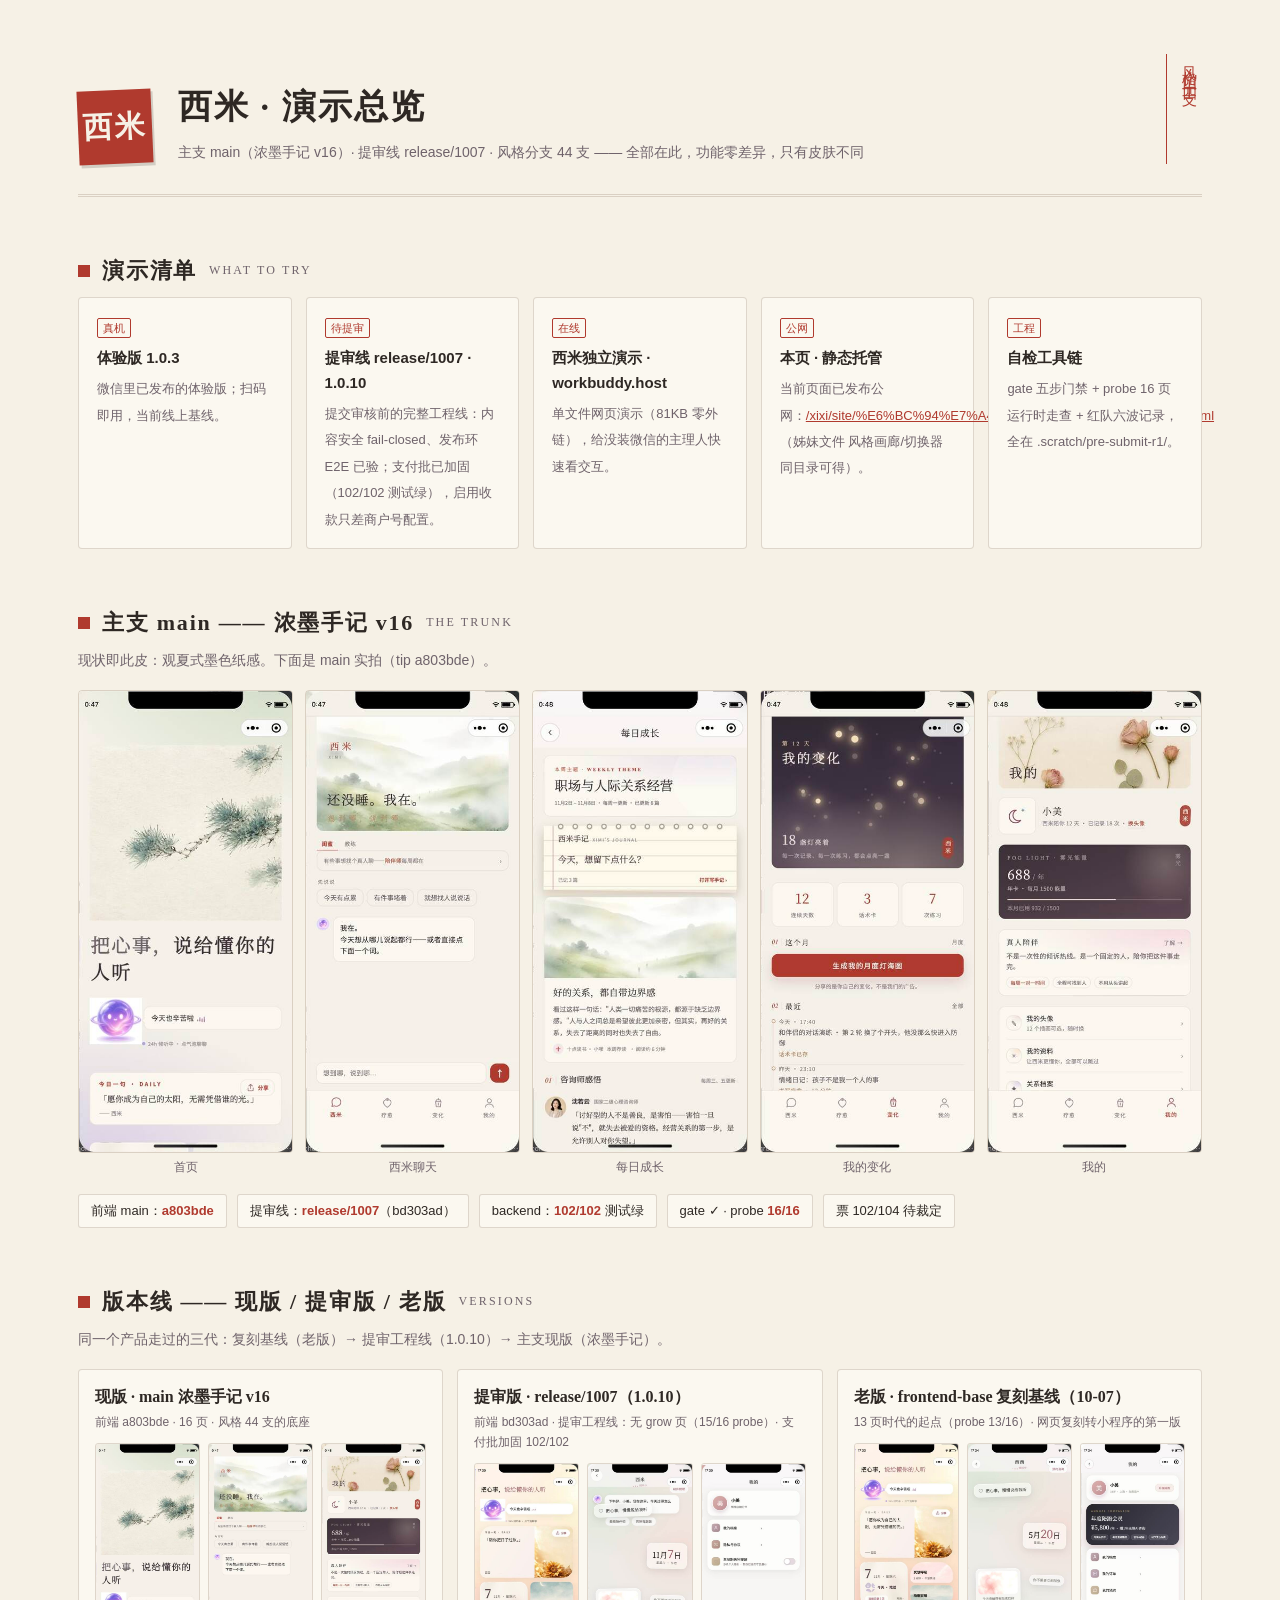
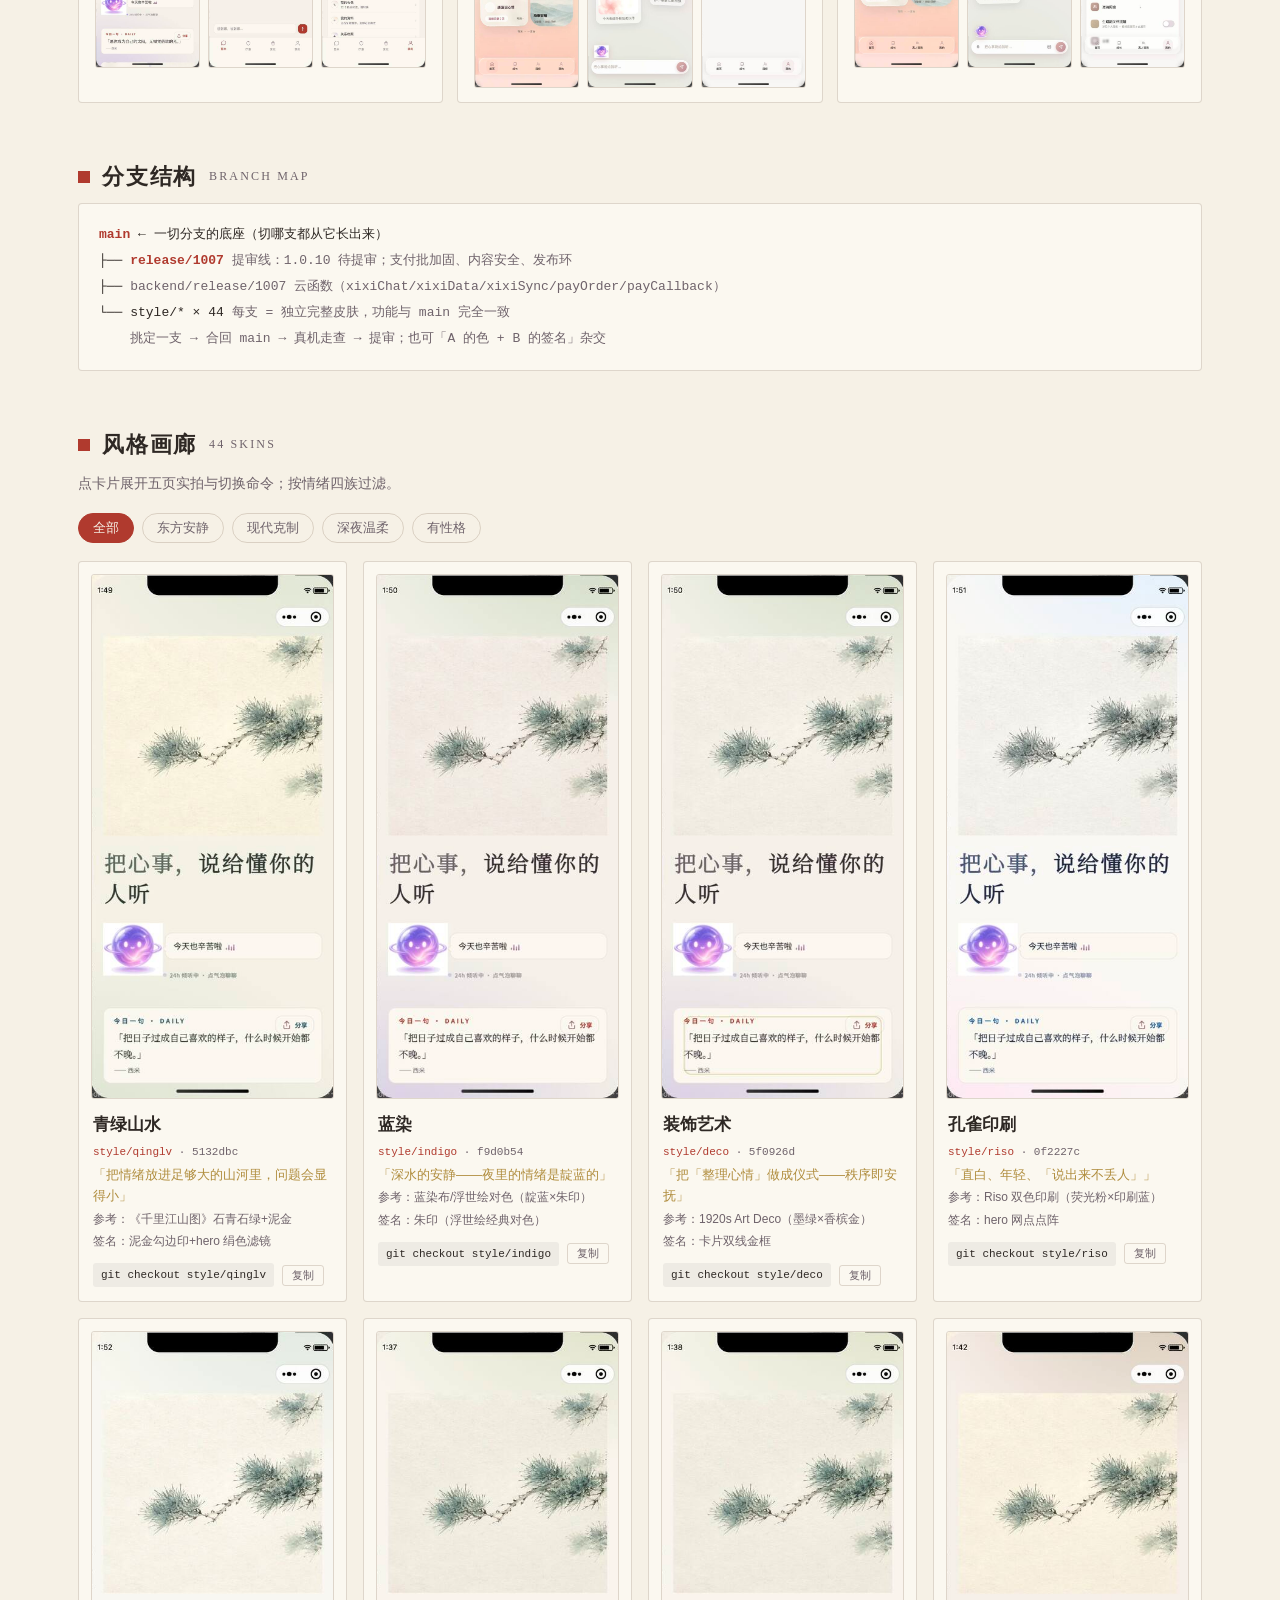
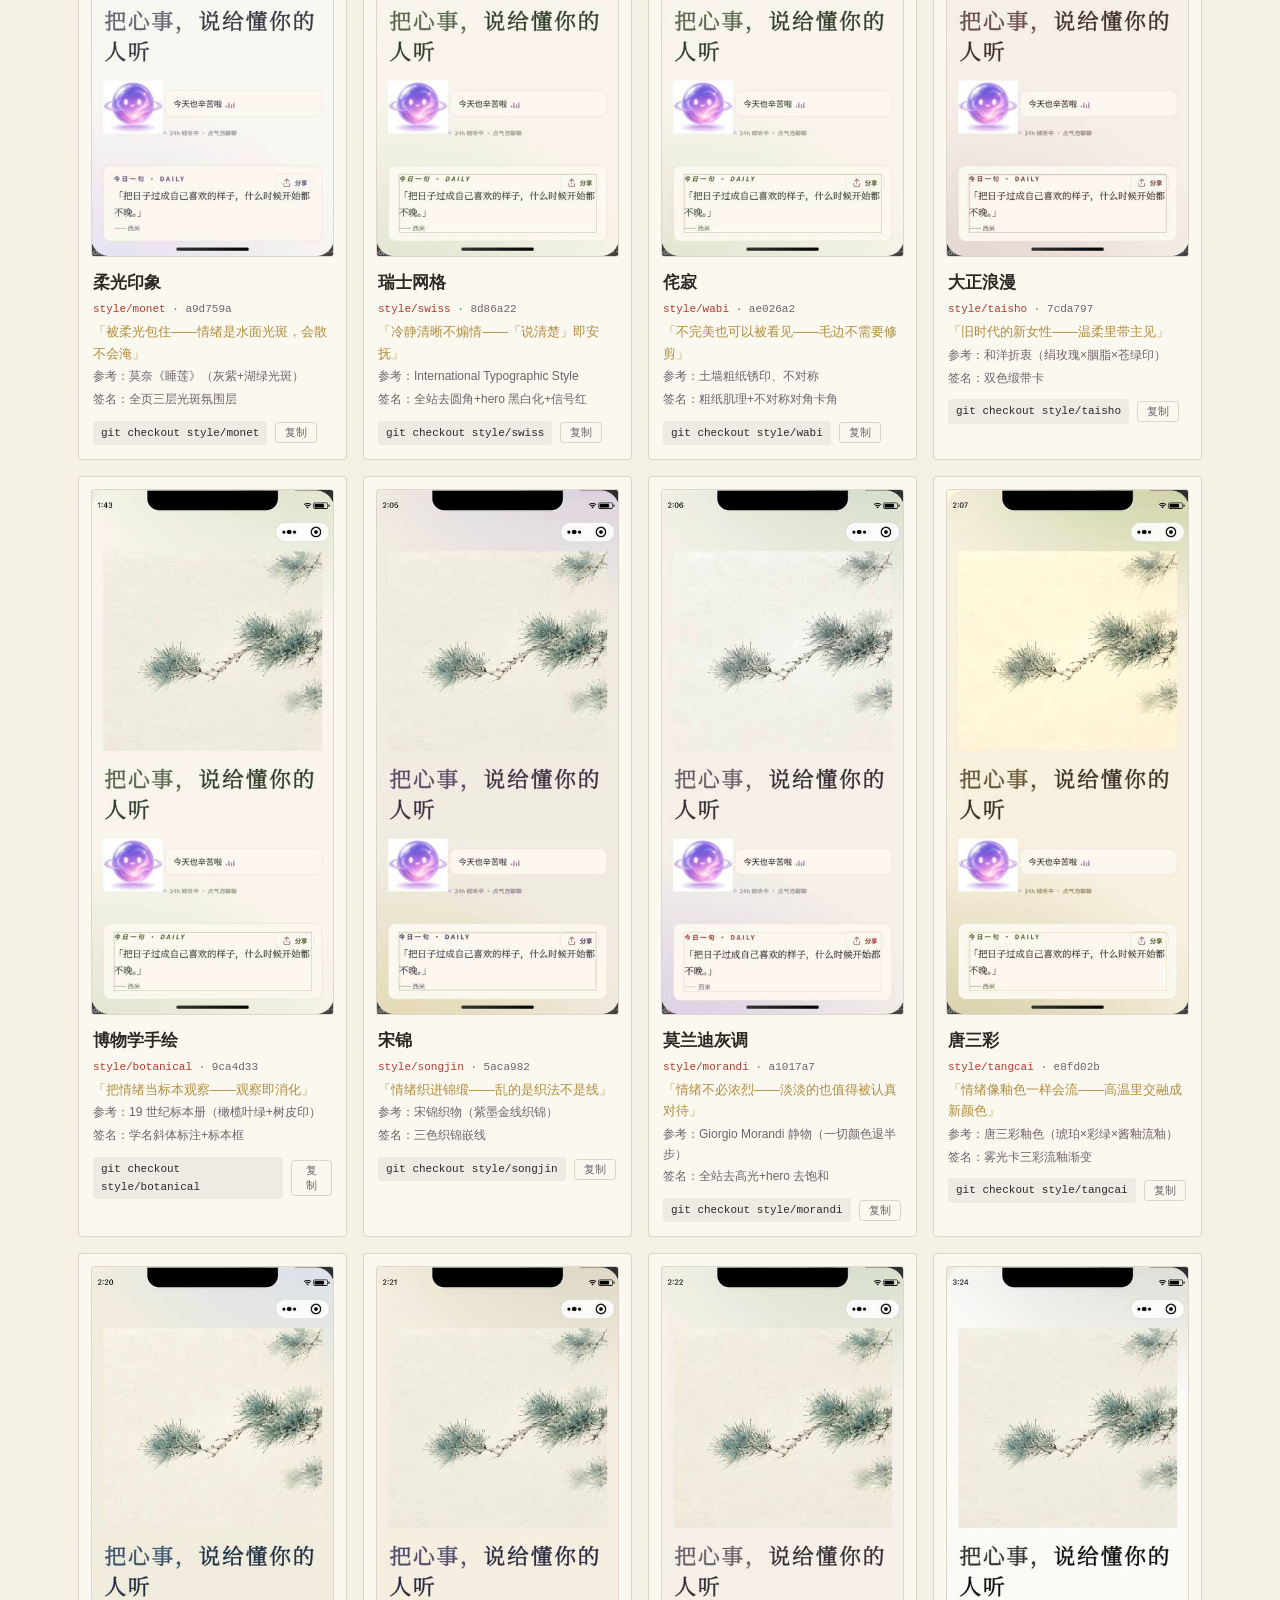
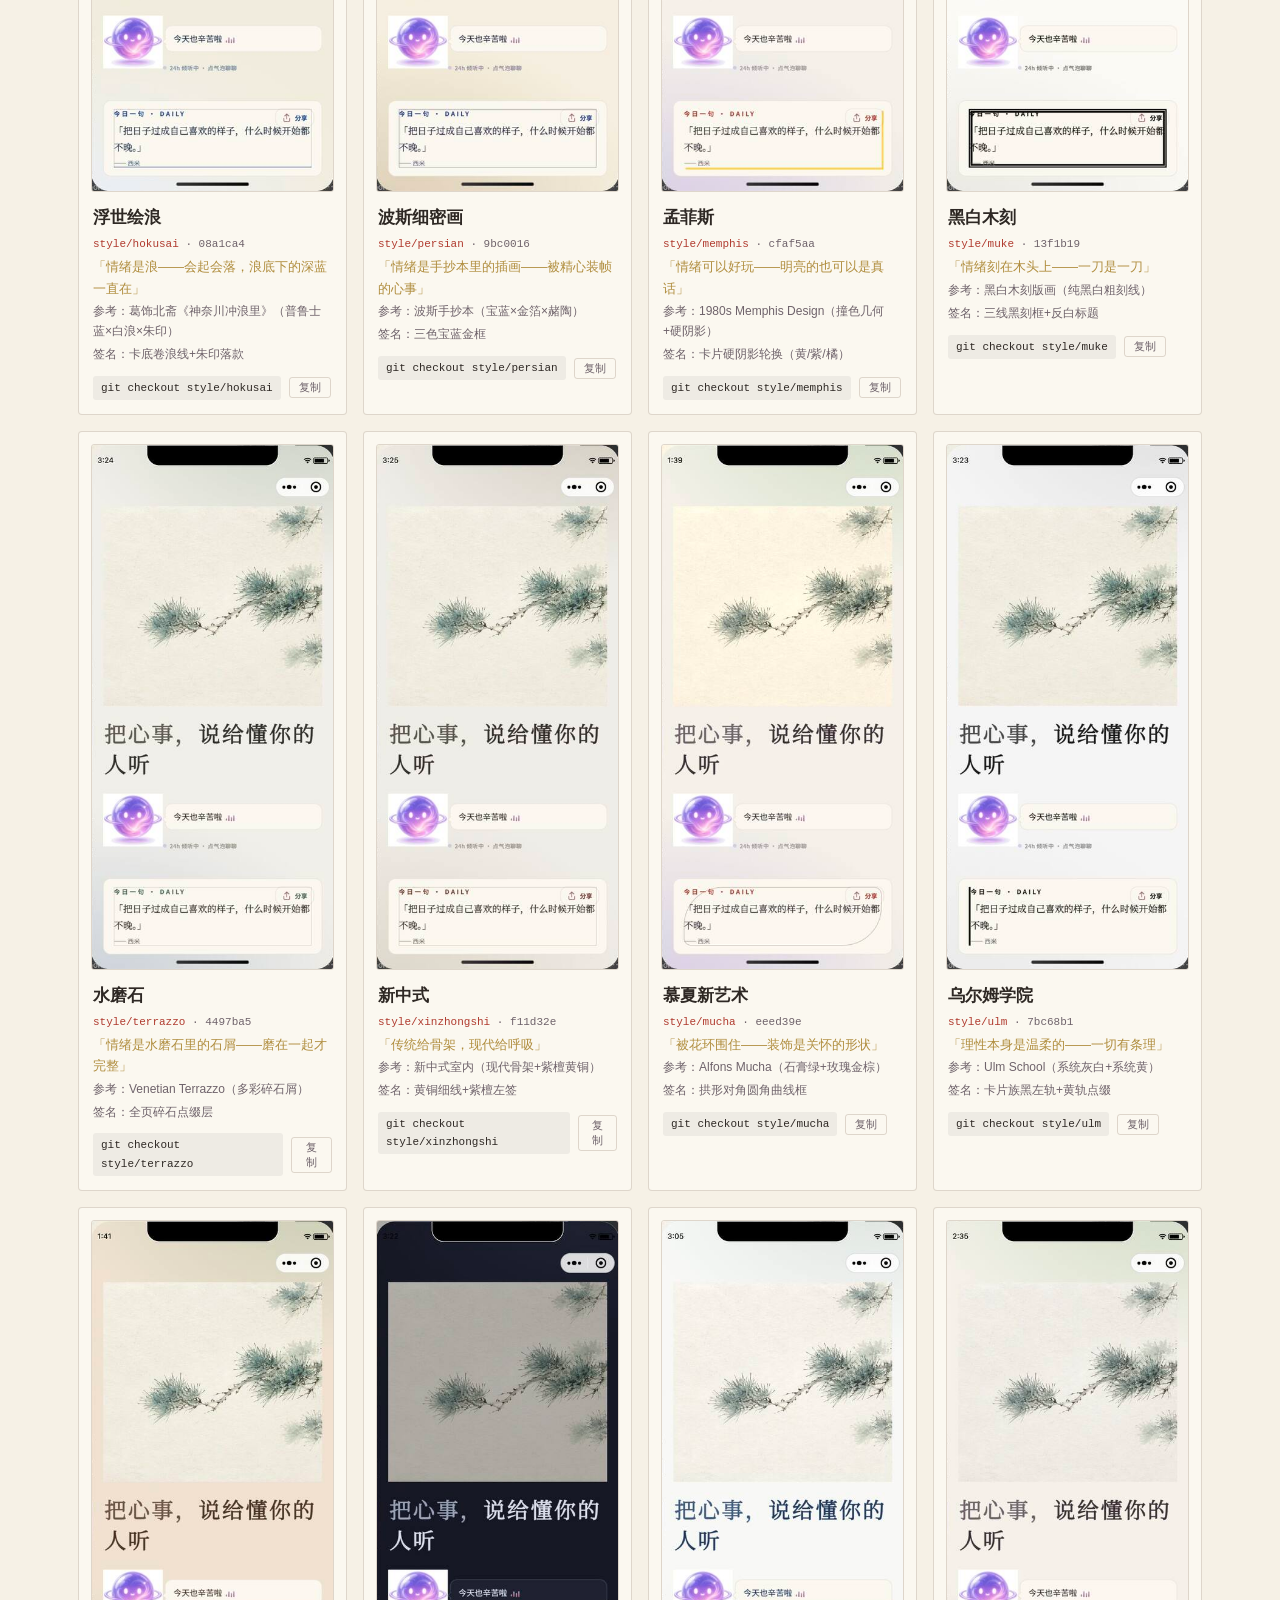
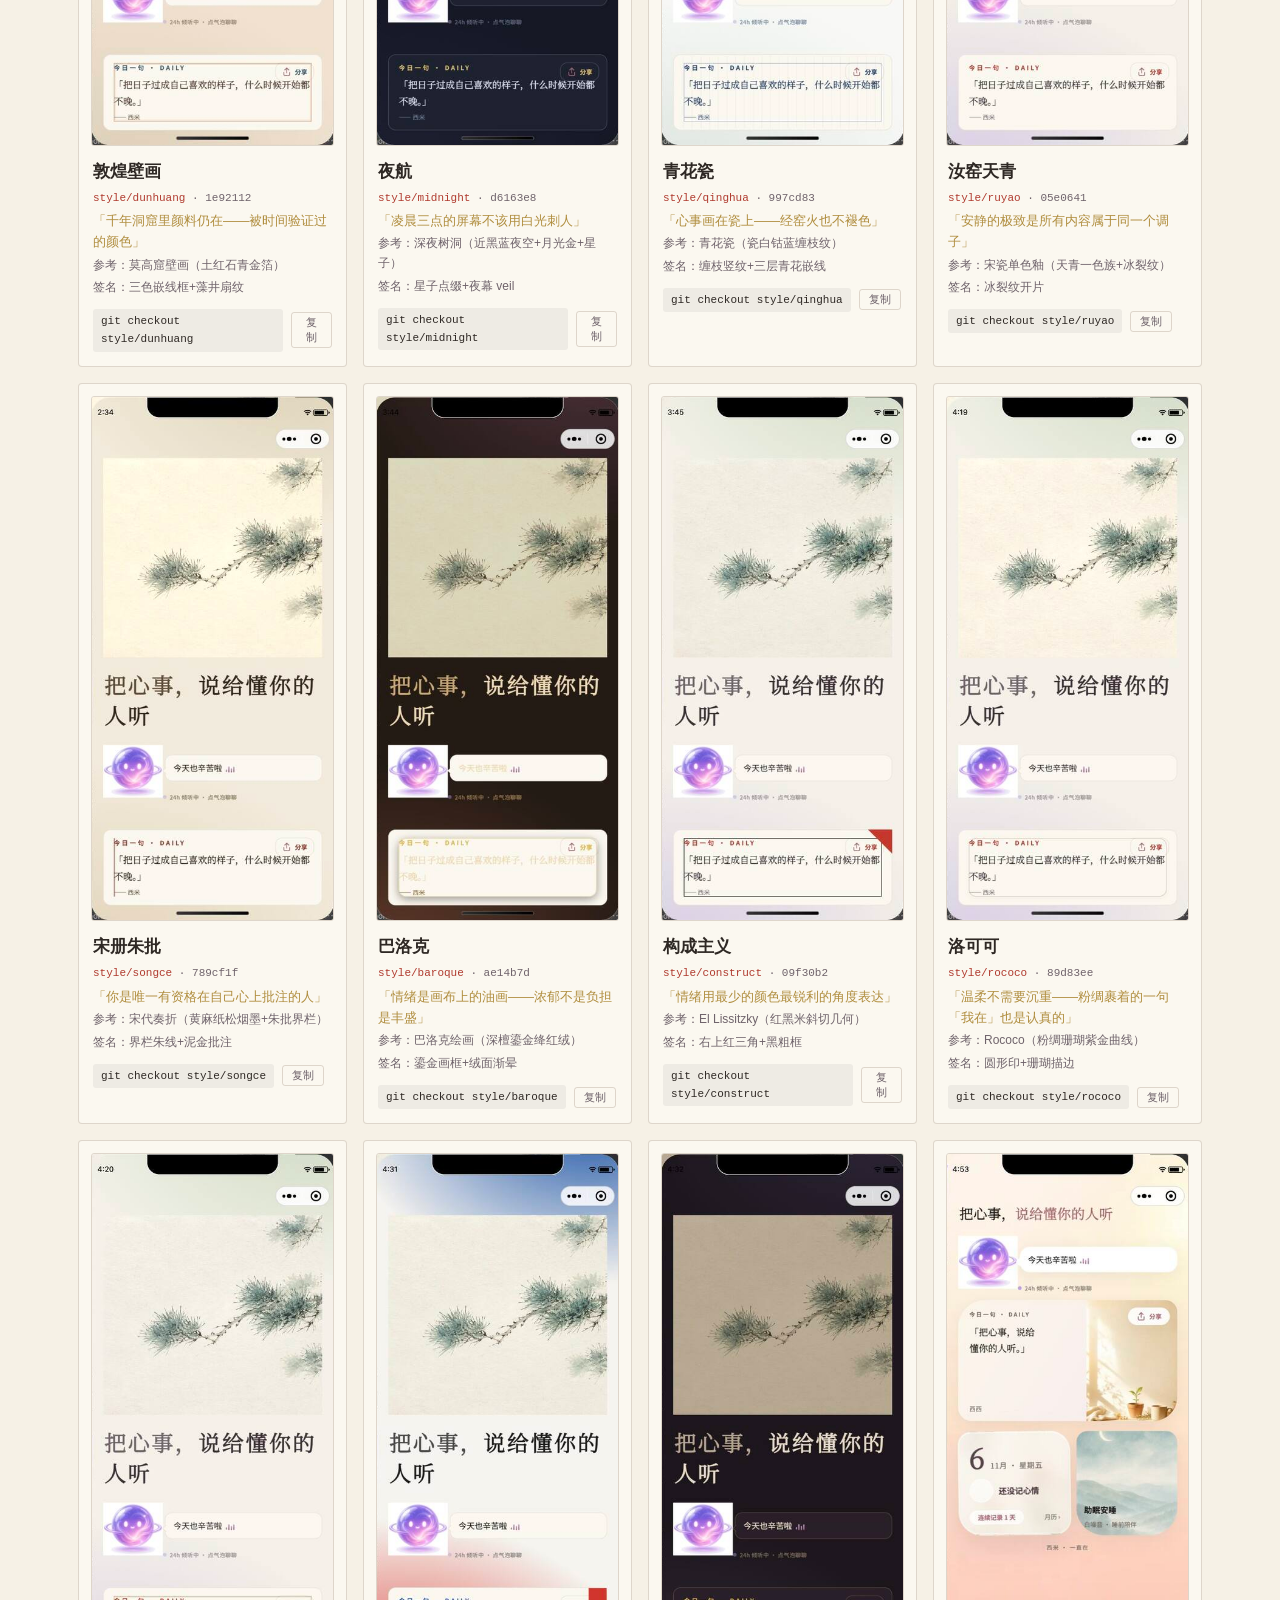
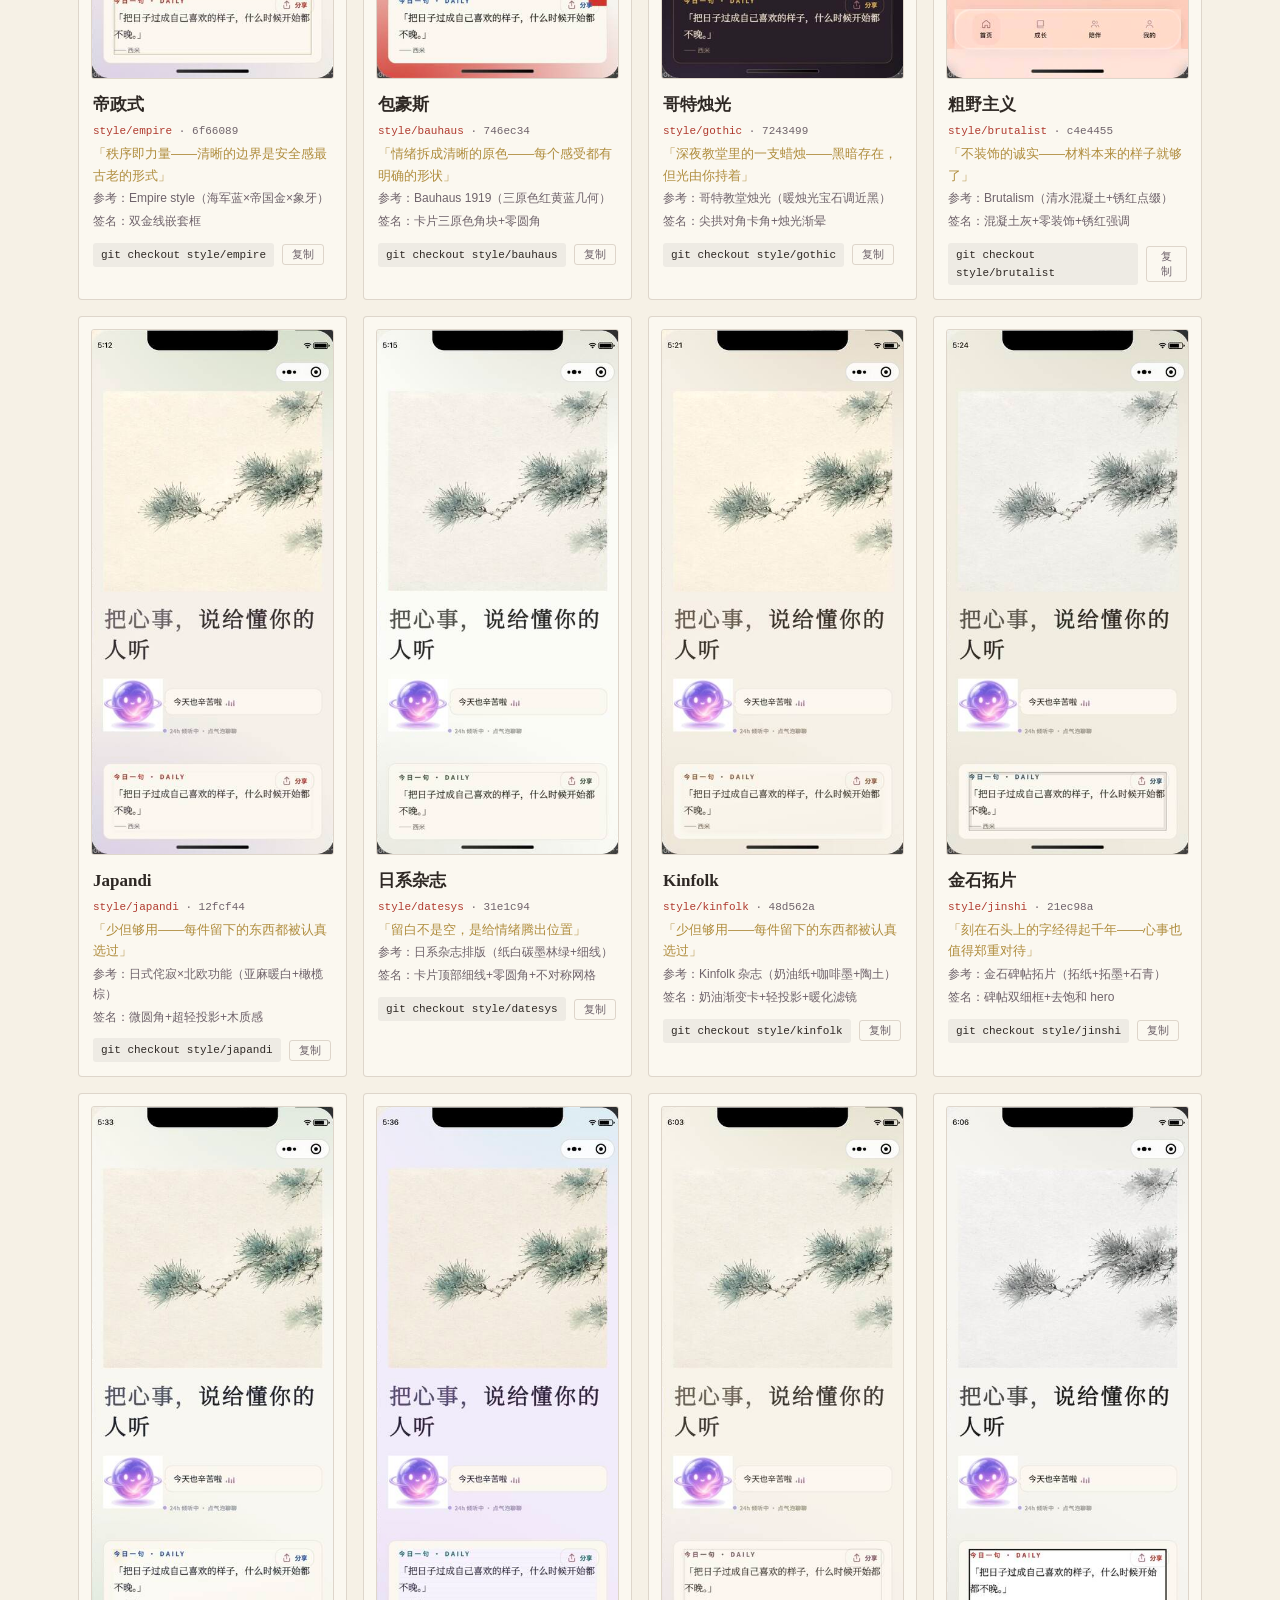
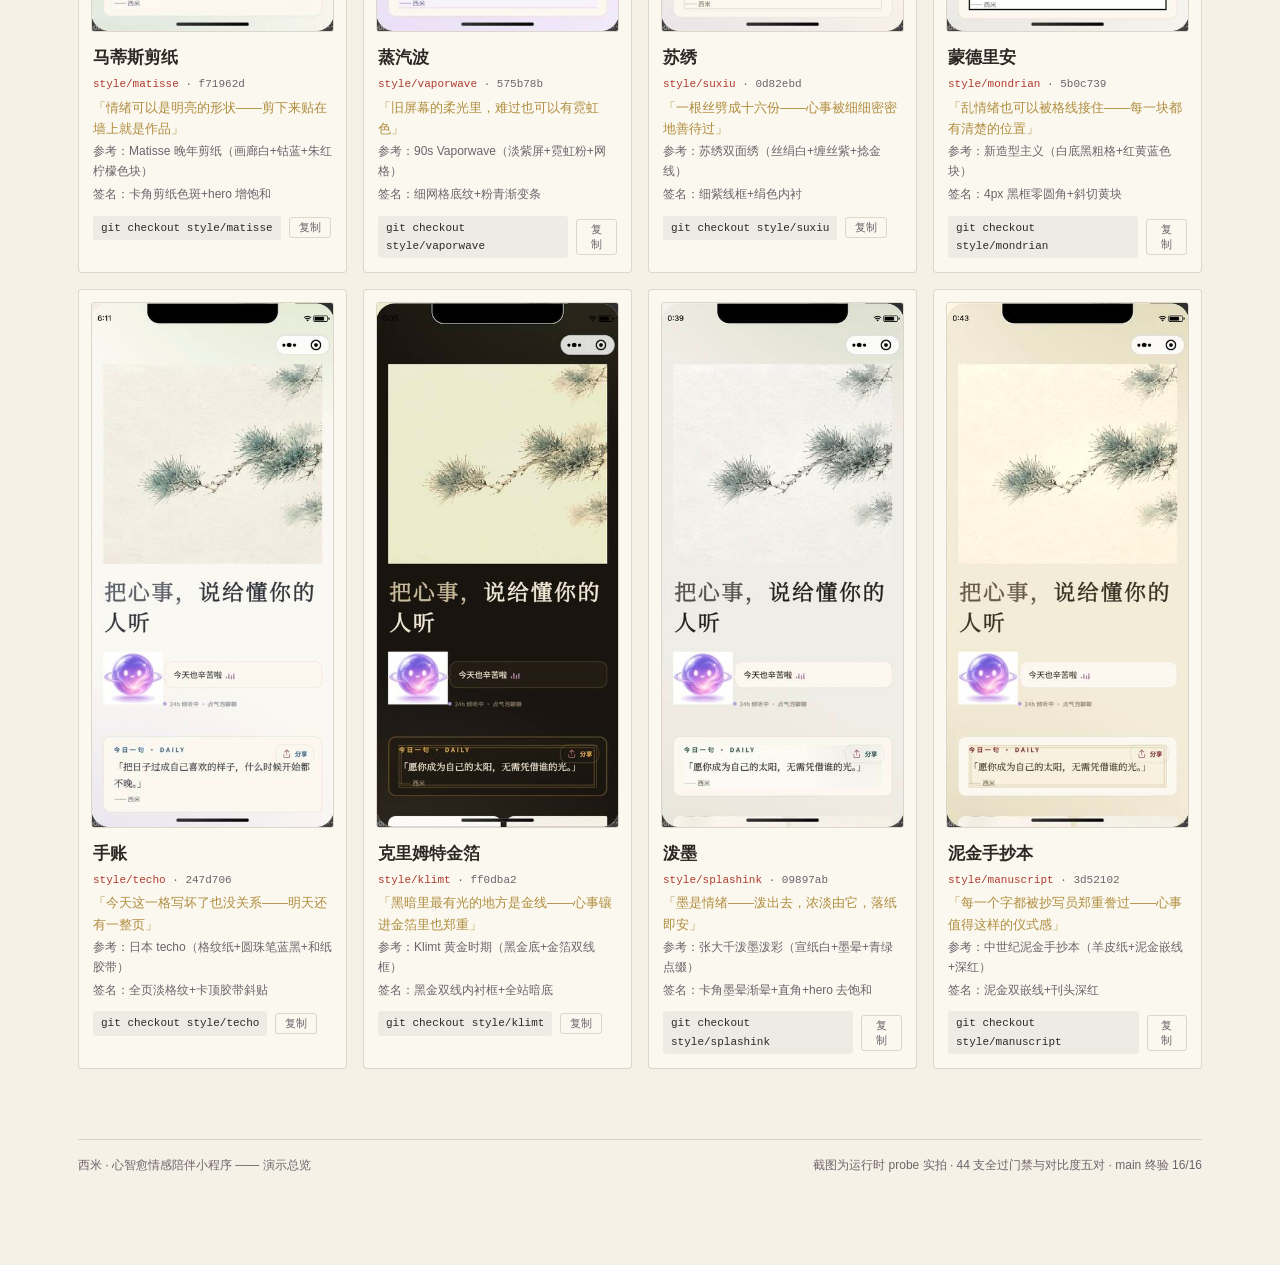
==== overview.html @ f790655c "ximi frontend showcase — main/preview/legacy versions + 44 style skins (runtime screenshots)" ====
<!DOCTYPE html><html lang="zh"><head><meta charset="utf-8"><meta name="viewport" content="width=device-width,initial-scale=1">
<title>西米 · 演示总览 —— 主支与 44 支风格</title>
<style>
:root{--paper:#F6F1E6;--card:#FBF8F0;--ink:#2E2824;--ink2:#6F636B;--seal:#B03A2E;--gold:#B08D3E;--line:rgba(120,90,70,.22)}
*{box-sizing:border-box}
body{margin:0;background:var(--paper);color:var(--ink);font-family:PingFang SC,-apple-system,sans-serif;line-height:1.65}
.wrap{max-width:1180px;margin:0 auto;padding:0 28px 90px}
/* 页眉：朱砂方印 + 竖排支数 */
header{padding:54px 0 30px;border-bottom:3px double var(--line);display:flex;align-items:flex-end;gap:26px}
.seal{width:74px;height:74px;background:var(--seal);color:#F6F1E6;font-family:Songti SC,STSong,serif;font-weight:700;font-size:30px;display:flex;align-items:center;justify-content:center;line-height:1.05;text-align:center;transform:rotate(-2.5deg);box-shadow:2px 3px 0 rgba(46,40,36,.18);flex:none;letter-spacing:2px}
h1{font-family:Songti SC,STSong,serif;font-size:34px;font-weight:900;margin:0;letter-spacing:.06em}
.sub{color:var(--ink2);font-size:14px;margin-top:6px}
.vcount{margin-left:auto;writing-mode:vertical-rl;font-family:Songti SC,STSong,serif;font-size:15px;letter-spacing:.35em;color:var(--seal);border-left:1.5px solid var(--seal);padding-left:10px;height:110px}
h2{font-family:Songti SC,STSong,serif;font-size:22px;font-weight:900;letter-spacing:.08em;margin:56px 0 8px;display:flex;align-items:center;gap:12px}
h2 .mark{width:12px;height:12px;background:var(--seal);flex:none}
h2 .en{font-size:12px;color:var(--ink2);font-weight:400;letter-spacing:.18em}
.lede{color:var(--ink2);font-size:14px;margin:0 0 18px}
/* 演示清单 */
.demos{display:grid;grid-template-columns:repeat(auto-fit,minmax(200px,1fr));gap:14px}
.demo{background:var(--card);border:1px solid var(--line);border-radius:4px;padding:16px 18px}
.demo b{font-size:15px;display:block;margin-bottom:4px}
.demo span{font-size:13px;color:var(--ink2)}
.demo .dt{display:inline-block;font-size:11px;color:var(--seal);border:1px solid var(--seal);border-radius:2px;padding:0 5px;margin-bottom:8px}
/* 主支 */
.mainshot{display:grid;grid-template-columns:repeat(5,1fr);gap:12px}
.mainshot figure{margin:0}
.mainshot img{width:100%;display:block;border:1px solid var(--line);border-radius:4px}
.mainshot figcaption{text-align:center;font-size:12px;color:var(--ink2);margin-top:5px}
.statusline{display:flex;flex-wrap:wrap;gap:10px;margin:16px 0 0}
.statusline span{background:var(--card);border:1px solid var(--line);border-radius:3px;padding:5px 12px;font-size:13px}
.statusline b{color:var(--seal)}
/* 分支树 */
.tree{background:var(--card);border:1px solid var(--line);border-radius:4px;padding:18px 20px;font-family:Menlo,monospace;font-size:13px;line-height:2;overflow-x:auto}
.tree .m{color:var(--seal);font-weight:700}
.tree .dim{color:var(--ink2)}
/* 画廊 */
.pills{display:flex;flex-wrap:wrap;gap:8px;margin:6px 0 18px}
.pill{background:none;border:1px solid var(--line);border-radius:999px;padding:5px 14px;font-size:13px;color:var(--ink2);cursor:pointer}
.pill.on{background:var(--seal);border-color:var(--seal);color:#F6F1E6}
.grid{display:grid;grid-template-columns:repeat(auto-fill,minmax(230px,1fr));gap:16px}
.scard{background:var(--card);border:1px solid var(--line);border-radius:4px;overflow:hidden;display:flex;flex-direction:column}
.scard-top{padding:12px 12px 0}
.cover{width:100%;display:block;border:1px solid var(--line);border-radius:3px;aspect-ratio:390/844;object-fit:cover;object-position:top}
.scard-body{padding:12px 14px 14px;display:flex;flex-direction:column;gap:3px}
.scard-name{font-family:Songti SC,STSong,serif;font-size:17px;font-weight:900}
.scard-branch{font-family:Menlo,monospace;font-size:11px;color:var(--seal)}
.scard-branch .tip{color:var(--ink2)}
.scard-mood{font-size:13px;color:var(--gold)}
.scard-ref,.scard-sig{font-size:12px;color:var(--ink2)}
.cmdrow{display:flex;align-items:center;gap:8px;margin-top:8px}
.cmdrow code{font-family:Menlo,monospace;font-size:11px;background:rgba(46,40,36,.06);border-radius:3px;padding:3px 8px;color:var(--ink)}
.copybtn{background:none;border:1px solid var(--line);border-radius:3px;padding:2px 9px;font-size:11px;color:var(--ink2);cursor:pointer}
.expander{display:none;margin-top:10px}
.scard.open .expander{display:block}
.expander .pages{display:grid;grid-template-columns:repeat(5,1fr);gap:6px}
.expander img{width:100%;border:1px solid var(--line);border-radius:3px}
.expander .cap{text-align:center;font-size:11px;color:var(--ink2);margin-top:5px}
.vers{display:grid;grid-template-columns:repeat(auto-fit,minmax(280px,1fr));gap:14px}
.ver{background:var(--card);border:1px solid var(--line);border-radius:4px;padding:14px 16px}
.vh{font-family:Songti SC,STSong,serif;font-size:16px;font-weight:900}
.vn{font-size:12px;color:var(--ink2);margin:3px 0 10px}
.vshots{display:grid;grid-template-columns:repeat(3,1fr);gap:8px}
.vshots img{width:100%;border:1px solid var(--line);border-radius:3px;display:block}
footer{margin-top:70px;border-top:1px solid var(--line);padding-top:16px;color:var(--ink2);font-size:12px;display:flex;justify-content:space-between;flex-wrap:wrap;gap:8px}
@media(max-width:760px){.mainshot{grid-template-columns:repeat(2,1fr)}.vcount{display:none}header{flex-wrap:wrap}}
@media(prefers-reduced-motion:no-preference){.scard{transition:border-color .15s}.scard:hover{border-color:var(--seal)}}
</style></head><body><div class="wrap">
<header><div class="seal">西米</div><div><h1>西米 · 演示总览</h1><div class="sub">主支 main（浓墨手记 v16）· 提审线 release/1007 · 风格分支 44 支 —— 全部在此，功能零差异，只有皮肤不同</div></div><div class="vcount">风格四十四支</div></header>

<h2><span class="mark"></span>演示清单<span class="en">WHAT TO TRY</span></h2>
<div class="demos">
<div class="demo"><span class="dt">真机</span><b>体验版 1.0.3</b><span>微信里已发布的体验版；扫码即用，当前线上基线。</span></div>
<div class="demo"><span class="dt">待提审</span><b>提审线 release/1007 · 1.0.10</b><span>提交审核前的完整工程线：内容安全 fail-closed、发布环 E2E 已验；支付批已加固（102/102 测试绿），启用收款只差商户号配置。</span></div>
<div class="demo"><span class="dt">在线</span><b>西米独立演示 · workbuddy.host</b><span>单文件网页演示（81KB 零外链），给没装微信的主理人快速看交互。</span></div>
<div class="demo"><span class="dt">公网</span><b>本页 · 静态托管</b><span>当前页面已发布公网：<a style="color:var(--seal)" href="/xixi/site/%E6%BC%94%E7%A4%BA%E6%80%BB%E8%A7%88.html">/xixi/site/%E6%BC%94%E7%A4%BA%E6%80%BB%E8%A7%88.html</a>（姊妹文件 风格画廊/切换器 同目录可得）。</span></div>
<div class="demo"><span class="dt">工程</span><b>自检工具链</b><span>gate 五步门禁 + probe 16 页运行时走查 + 红队六波记录，全在 .scratch/pre-submit-r1/。</span></div>
</div>

<h2><span class="mark"></span>主支 main —— 浓墨手记 v16<span class="en">THE TRUNK</span></h2>
<p class="lede">现状即此皮：观夏式墨色纸感。下面是 main 实拍（tip a803bde）。</p>
<div class="mainshot"><figure><img src="gallery/main-home.jpg" alt="主支 首页"><figcaption>首页</figcaption></figure><figure><img src="gallery/main-chat.jpg" alt="主支 西米聊天"><figcaption>西米聊天</figcaption></figure><figure><img src="gallery/main-content.jpg" alt="主支 每日成长"><figcaption>每日成长</figcaption></figure><figure><img src="gallery/main-grow.jpg" alt="主支 我的变化"><figcaption>我的变化</figcaption></figure><figure><img src="gallery/main-me.jpg" alt="主支 我的"><figcaption>我的</figcaption></figure></div>
<div class="statusline">
<span>前端 main：<b>a803bde</b></span><span>提审线：<b>release/1007</b>（bd303ad）</span><span>backend：<b>102/102</b> 测试绿</span><span>gate ✓ · probe <b>16/16</b></span><span>票 102/104 待裁定</span>
</div>

<h2><span class="mark"></span>版本线 —— 现版 / 提审版 / 老版<span class="en">VERSIONS</span></h2>
<p class="lede">同一个产品走过的三代：复刻基线（老版）→ 提审工程线（1.0.10）→ 主支现版（浓墨手记）。</p>
<div class="vers">
<div class="ver"><div class="vh">现版 · main 浓墨手记 v16</div><div class="vn">前端 a803bde · 16 页 · 风格 44 支的底座</div><div class="vshots"><img src="gallery/main-home.jpg" alt="现版首页"><img src="gallery/main-chat.jpg" alt="现版聊天"><img src="gallery/main-me.jpg" alt="现版我的"></div></div>
<div class="ver"><div class="vh">提审版 · release/1007（1.0.10）</div><div class="vn">前端 bd303ad · 提审工程线：无 grow 页（15/16 probe）· 支付批加固 102/102</div><div class="vshots"><img src="gallery/release-home.jpg" alt="提审版首页"><img src="gallery/release-chat.jpg" alt="提审版聊天"><img src="gallery/release-me.jpg" alt="提审版我的"></div></div>
<div class="ver"><div class="vh">老版 · frontend-base 复刻基线（10-07）</div><div class="vn">13 页时代的起点（probe 13/16）· 网页复刻转小程序的第一版</div><div class="vshots"><img src="gallery/old-home.jpg" alt="老版首页"><img src="gallery/old-chat.jpg" alt="老版聊天"><img src="gallery/old-me.jpg" alt="老版我的"></div></div>
</div>

<h2><span class="mark"></span>分支结构<span class="en">BRANCH MAP</span></h2>
<div class="tree">
<span class="m">main</span> ← 一切分支的底座（切哪支都从它长出来）<br>
├── <span class="m">release/1007</span> <span class="dim">提审线：1.0.10 待提审；支付批加固、内容安全、发布环</span><br>
├── <span class="dim">backend/release/1007</span> <span class="dim">云函数（xixiChat/xixiData/xixiSync/payOrder/payCallback）</span><br>
└── style/* × 44 <span class="dim">每支 = 独立完整皮肤，功能与 main 完全一致</span><br>
&nbsp;&nbsp;&nbsp;&nbsp;<span class="dim">挑定一支 → 合回 main → 真机走查 → 提审；也可「A 的色 + B 的签名」杂交</span>
</div>

<h2><span class="mark"></span>风格画廊<span class="en">44 SKINS</span></h2>
<p class="lede">点卡片展开五页实拍与切换命令；按情绪四族过滤。</p>
<div class="pills"><button class="pill on" data-f="全部">全部</button><button class="pill" data-f="东方安静">东方安静</button><button class="pill" data-f="现代克制">现代克制</button><button class="pill" data-f="深夜温柔">深夜温柔</button><button class="pill" data-f="有性格">有性格</button></div>
<div class="grid" id="grid"><article class="scard" data-fam="东方安静">
<div class="scard-top"><img class="cover" src="gallery/qinglv-home.jpg" alt="青绿山水 首页" loading="lazy"></div>
<div class="scard-body">
<div class="scard-name">青绿山水</div>
<div class="scard-branch">style/qinglv <span class="tip">· 5132dbc</span></div>
<div class="scard-mood">「把情绪放进足够大的山河里，问题会显得小」</div>
<div class="scard-ref">参考：《千里江山图》石青石绿+泥金</div>
<div class="scard-sig">签名：泥金勾边印+hero 绢色滤镜</div>
<div class="cmdrow"><code>git checkout style/qinglv</code><button class="copybtn" data-cmd="git checkout style/qinglv">复制</button></div>
<div class="expander"><div class="pages"><img src="gallery/qinglv-home.jpg" alt="青绿山水 首页" loading="lazy"><img src="gallery/qinglv-chat.jpg" alt="青绿山水 西米聊天" loading="lazy"><img src="gallery/qinglv-content.jpg" alt="青绿山水 每日成长" loading="lazy"><img src="gallery/qinglv-grow.jpg" alt="青绿山水 我的变化" loading="lazy"><img src="gallery/qinglv-me.jpg" alt="青绿山水 我的" loading="lazy"></div><div class="cap">首页 · 西米聊天 · 每日成长 · 我的变化 · 我的</div></div>
</div></article><article class="scard" data-fam="深夜温柔">
<div class="scard-top"><img class="cover" src="gallery/indigo-home.jpg" alt="蓝染 首页" loading="lazy"></div>
<div class="scard-body">
<div class="scard-name">蓝染</div>
<div class="scard-branch">style/indigo <span class="tip">· f9d0b54</span></div>
<div class="scard-mood">「深水的安静——夜里的情绪是靛蓝的」</div>
<div class="scard-ref">参考：蓝染布/浮世绘对色（靛蓝×朱印）</div>
<div class="scard-sig">签名：朱印（浮世绘经典对色）</div>
<div class="cmdrow"><code>git checkout style/indigo</code><button class="copybtn" data-cmd="git checkout style/indigo">复制</button></div>
<div class="expander"><div class="pages"><img src="gallery/indigo-home.jpg" alt="蓝染 首页" loading="lazy"><img src="gallery/indigo-chat.jpg" alt="蓝染 西米聊天" loading="lazy"><img src="gallery/indigo-content.jpg" alt="蓝染 每日成长" loading="lazy"><img src="gallery/indigo-grow.jpg" alt="蓝染 我的变化" loading="lazy"><img src="gallery/indigo-me.jpg" alt="蓝染 我的" loading="lazy"></div><div class="cap">首页 · 西米聊天 · 每日成长 · 我的变化 · 我的</div></div>
</div></article><article class="scard" data-fam="有性格">
<div class="scard-top"><img class="cover" src="gallery/deco-home.jpg" alt="装饰艺术 首页" loading="lazy"></div>
<div class="scard-body">
<div class="scard-name">装饰艺术</div>
<div class="scard-branch">style/deco <span class="tip">· 5f0926d</span></div>
<div class="scard-mood">「把「整理心情」做成仪式——秩序即安抚」</div>
<div class="scard-ref">参考：1920s Art Deco（墨绿×香槟金）</div>
<div class="scard-sig">签名：卡片双线金框</div>
<div class="cmdrow"><code>git checkout style/deco</code><button class="copybtn" data-cmd="git checkout style/deco">复制</button></div>
<div class="expander"><div class="pages"><img src="gallery/deco-home.jpg" alt="装饰艺术 首页" loading="lazy"><img src="gallery/deco-chat.jpg" alt="装饰艺术 西米聊天" loading="lazy"><img src="gallery/deco-content.jpg" alt="装饰艺术 每日成长" loading="lazy"><img src="gallery/deco-grow.jpg" alt="装饰艺术 我的变化" loading="lazy"><img src="gallery/deco-me.jpg" alt="装饰艺术 我的" loading="lazy"></div><div class="cap">首页 · 西米聊天 · 每日成长 · 我的变化 · 我的</div></div>
</div></article><article class="scard" data-fam="有性格">
<div class="scard-top"><img class="cover" src="gallery/riso-home.jpg" alt="孔雀印刷 首页" loading="lazy"></div>
<div class="scard-body">
<div class="scard-name">孔雀印刷</div>
<div class="scard-branch">style/riso <span class="tip">· 0f2227c</span></div>
<div class="scard-mood">「直白、年轻、「说出来不丢人」」</div>
<div class="scard-ref">参考：Riso 双色印刷（荧光粉×印刷蓝）</div>
<div class="scard-sig">签名：hero 网点点阵</div>
<div class="cmdrow"><code>git checkout style/riso</code><button class="copybtn" data-cmd="git checkout style/riso">复制</button></div>
<div class="expander"><div class="pages"><img src="gallery/riso-home.jpg" alt="孔雀印刷 首页" loading="lazy"><img src="gallery/riso-chat.jpg" alt="孔雀印刷 西米聊天" loading="lazy"><img src="gallery/riso-content.jpg" alt="孔雀印刷 每日成长" loading="lazy"><img src="gallery/riso-grow.jpg" alt="孔雀印刷 我的变化" loading="lazy"><img src="gallery/riso-me.jpg" alt="孔雀印刷 我的" loading="lazy"></div><div class="cap">首页 · 西米聊天 · 每日成长 · 我的变化 · 我的</div></div>
</div></article><article class="scard" data-fam="深夜温柔">
<div class="scard-top"><img class="cover" src="gallery/monet-home.jpg" alt="柔光印象 首页" loading="lazy"></div>
<div class="scard-body">
<div class="scard-name">柔光印象</div>
<div class="scard-branch">style/monet <span class="tip">· a9d759a</span></div>
<div class="scard-mood">「被柔光包住——情绪是水面光斑，会散不会淹」</div>
<div class="scard-ref">参考：莫奈《睡莲》（灰紫+湖绿光斑）</div>
<div class="scard-sig">签名：全页三层光斑氛围层</div>
<div class="cmdrow"><code>git checkout style/monet</code><button class="copybtn" data-cmd="git checkout style/monet">复制</button></div>
<div class="expander"><div class="pages"><img src="gallery/monet-home.jpg" alt="柔光印象 首页" loading="lazy"><img src="gallery/monet-chat.jpg" alt="柔光印象 西米聊天" loading="lazy"><img src="gallery/monet-content.jpg" alt="柔光印象 每日成长" loading="lazy"><img src="gallery/monet-grow.jpg" alt="柔光印象 我的变化" loading="lazy"><img src="gallery/monet-me.jpg" alt="柔光印象 我的" loading="lazy"></div><div class="cap">首页 · 西米聊天 · 每日成长 · 我的变化 · 我的</div></div>
</div></article><article class="scard" data-fam="现代克制">
<div class="scard-top"><img class="cover" src="gallery/swiss-home.jpg" alt="瑞士网格 首页" loading="lazy"></div>
<div class="scard-body">
<div class="scard-name">瑞士网格</div>
<div class="scard-branch">style/swiss <span class="tip">· 8d86a22</span></div>
<div class="scard-mood">「冷静清晰不煽情——「说清楚」即安抚」</div>
<div class="scard-ref">参考：International Typographic Style</div>
<div class="scard-sig">签名：全站去圆角+hero 黑白化+信号红</div>
<div class="cmdrow"><code>git checkout style/swiss</code><button class="copybtn" data-cmd="git checkout style/swiss">复制</button></div>
<div class="expander"><div class="pages"><img src="gallery/swiss-home.jpg" alt="瑞士网格 首页" loading="lazy"><img src="gallery/swiss-chat.jpg" alt="瑞士网格 西米聊天" loading="lazy"><img src="gallery/swiss-content.jpg" alt="瑞士网格 每日成长" loading="lazy"><img src="gallery/swiss-grow.jpg" alt="瑞士网格 我的变化" loading="lazy"><img src="gallery/swiss-me.jpg" alt="瑞士网格 我的" loading="lazy"></div><div class="cap">首页 · 西米聊天 · 每日成长 · 我的变化 · 我的</div></div>
</div></article><article class="scard" data-fam="有性格">
<div class="scard-top"><img class="cover" src="gallery/wabi-home.jpg" alt="侘寂 首页" loading="lazy"></div>
<div class="scard-body">
<div class="scard-name">侘寂</div>
<div class="scard-branch">style/wabi <span class="tip">· ae026a2</span></div>
<div class="scard-mood">「不完美也可以被看见——毛边不需要修剪」</div>
<div class="scard-ref">参考：土墙粗纸锈印、不对称</div>
<div class="scard-sig">签名：粗纸肌理+不对称对角卡角</div>
<div class="cmdrow"><code>git checkout style/wabi</code><button class="copybtn" data-cmd="git checkout style/wabi">复制</button></div>
<div class="expander"><div class="pages"><img src="gallery/wabi-home.jpg" alt="侘寂 首页" loading="lazy"><img src="gallery/wabi-chat.jpg" alt="侘寂 西米聊天" loading="lazy"><img src="gallery/wabi-content.jpg" alt="侘寂 每日成长" loading="lazy"><img src="gallery/wabi-grow.jpg" alt="侘寂 我的变化" loading="lazy"><img src="gallery/wabi-me.jpg" alt="侘寂 我的" loading="lazy"></div><div class="cap">首页 · 西米聊天 · 每日成长 · 我的变化 · 我的</div></div>
</div></article><article class="scard" data-fam="深夜温柔">
<div class="scard-top"><img class="cover" src="gallery/taisho-home.jpg" alt="大正浪漫 首页" loading="lazy"></div>
<div class="scard-body">
<div class="scard-name">大正浪漫</div>
<div class="scard-branch">style/taisho <span class="tip">· 7cda797</span></div>
<div class="scard-mood">「旧时代的新女性——温柔里带主见」</div>
<div class="scard-ref">参考：和洋折衷（绢玫瑰×胭脂×苍绿印）</div>
<div class="scard-sig">签名：双色缎带卡</div>
<div class="cmdrow"><code>git checkout style/taisho</code><button class="copybtn" data-cmd="git checkout style/taisho">复制</button></div>
<div class="expander"><div class="pages"><img src="gallery/taisho-home.jpg" alt="大正浪漫 首页" loading="lazy"><img src="gallery/taisho-chat.jpg" alt="大正浪漫 西米聊天" loading="lazy"><img src="gallery/taisho-content.jpg" alt="大正浪漫 每日成长" loading="lazy"><img src="gallery/taisho-grow.jpg" alt="大正浪漫 我的变化" loading="lazy"><img src="gallery/taisho-me.jpg" alt="大正浪漫 我的" loading="lazy"></div><div class="cap">首页 · 西米聊天 · 每日成长 · 我的变化 · 我的</div></div>
</div></article><article class="scard" data-fam="有性格">
<div class="scard-top"><img class="cover" src="gallery/botanical-home.jpg" alt="博物学手绘 首页" loading="lazy"></div>
<div class="scard-body">
<div class="scard-name">博物学手绘</div>
<div class="scard-branch">style/botanical <span class="tip">· 9ca4d33</span></div>
<div class="scard-mood">「把情绪当标本观察——观察即消化」</div>
<div class="scard-ref">参考：19 世纪标本册（橄榄叶绿+树皮印）</div>
<div class="scard-sig">签名：学名斜体标注+标本框</div>
<div class="cmdrow"><code>git checkout style/botanical</code><button class="copybtn" data-cmd="git checkout style/botanical">复制</button></div>
<div class="expander"><div class="pages"><img src="gallery/botanical-home.jpg" alt="博物学手绘 首页" loading="lazy"><img src="gallery/botanical-chat.jpg" alt="博物学手绘 西米聊天" loading="lazy"><img src="gallery/botanical-content.jpg" alt="博物学手绘 每日成长" loading="lazy"><img src="gallery/botanical-grow.jpg" alt="博物学手绘 我的变化" loading="lazy"><img src="gallery/botanical-me.jpg" alt="博物学手绘 我的" loading="lazy"></div><div class="cap">首页 · 西米聊天 · 每日成长 · 我的变化 · 我的</div></div>
</div></article><article class="scard" data-fam="东方安静">
<div class="scard-top"><img class="cover" src="gallery/songjin-home.jpg" alt="宋锦 首页" loading="lazy"></div>
<div class="scard-body">
<div class="scard-name">宋锦</div>
<div class="scard-branch">style/songjin <span class="tip">· 5aca982</span></div>
<div class="scard-mood">「情绪织进锦缎——乱的是织法不是线」</div>
<div class="scard-ref">参考：宋锦织物（紫墨金线织锦）</div>
<div class="scard-sig">签名：三色织锦嵌线</div>
<div class="cmdrow"><code>git checkout style/songjin</code><button class="copybtn" data-cmd="git checkout style/songjin">复制</button></div>
<div class="expander"><div class="pages"><img src="gallery/songjin-home.jpg" alt="宋锦 首页" loading="lazy"><img src="gallery/songjin-chat.jpg" alt="宋锦 西米聊天" loading="lazy"><img src="gallery/songjin-content.jpg" alt="宋锦 每日成长" loading="lazy"><img src="gallery/songjin-grow.jpg" alt="宋锦 我的变化" loading="lazy"><img src="gallery/songjin-me.jpg" alt="宋锦 我的" loading="lazy"></div><div class="cap">首页 · 西米聊天 · 每日成长 · 我的变化 · 我的</div></div>
</div></article><article class="scard" data-fam="现代克制">
<div class="scard-top"><img class="cover" src="gallery/morandi-home.jpg" alt="莫兰迪灰调 首页" loading="lazy"></div>
<div class="scard-body">
<div class="scard-name">莫兰迪灰调</div>
<div class="scard-branch">style/morandi <span class="tip">· a1017a7</span></div>
<div class="scard-mood">「情绪不必浓烈——淡淡的也值得被认真对待」</div>
<div class="scard-ref">参考：Giorgio Morandi 静物（一切颜色退半步）</div>
<div class="scard-sig">签名：全站去高光+hero 去饱和</div>
<div class="cmdrow"><code>git checkout style/morandi</code><button class="copybtn" data-cmd="git checkout style/morandi">复制</button></div>
<div class="expander"><div class="pages"><img src="gallery/morandi-home.jpg" alt="莫兰迪灰调 首页" loading="lazy"><img src="gallery/morandi-chat.jpg" alt="莫兰迪灰调 西米聊天" loading="lazy"><img src="gallery/morandi-content.jpg" alt="莫兰迪灰调 每日成长" loading="lazy"><img src="gallery/morandi-grow.jpg" alt="莫兰迪灰调 我的变化" loading="lazy"><img src="gallery/morandi-me.jpg" alt="莫兰迪灰调 我的" loading="lazy"></div><div class="cap">首页 · 西米聊天 · 每日成长 · 我的变化 · 我的</div></div>
</div></article><article class="scard" data-fam="东方安静">
<div class="scard-top"><img class="cover" src="gallery/tangcai-home.jpg" alt="唐三彩 首页" loading="lazy"></div>
<div class="scard-body">
<div class="scard-name">唐三彩</div>
<div class="scard-branch">style/tangcai <span class="tip">· e8fd02b</span></div>
<div class="scard-mood">「情绪像釉色一样会流——高温里交融成新颜色」</div>
<div class="scard-ref">参考：唐三彩釉色（琥珀×彩绿×酱釉流釉）</div>
<div class="scard-sig">签名：雾光卡三彩流釉渐变</div>
<div class="cmdrow"><code>git checkout style/tangcai</code><button class="copybtn" data-cmd="git checkout style/tangcai">复制</button></div>
<div class="expander"><div class="pages"><img src="gallery/tangcai-home.jpg" alt="唐三彩 首页" loading="lazy"><img src="gallery/tangcai-chat.jpg" alt="唐三彩 西米聊天" loading="lazy"><img src="gallery/tangcai-content.jpg" alt="唐三彩 每日成长" loading="lazy"><img src="gallery/tangcai-grow.jpg" alt="唐三彩 我的变化" loading="lazy"><img src="gallery/tangcai-me.jpg" alt="唐三彩 我的" loading="lazy"></div><div class="cap">首页 · 西米聊天 · 每日成长 · 我的变化 · 我的</div></div>
</div></article><article class="scard" data-fam="有性格">
<div class="scard-top"><img class="cover" src="gallery/hokusai-home.jpg" alt="浮世绘浪 首页" loading="lazy"></div>
<div class="scard-body">
<div class="scard-name">浮世绘浪</div>
<div class="scard-branch">style/hokusai <span class="tip">· 08a1ca4</span></div>
<div class="scard-mood">「情绪是浪——会起会落，浪底下的深蓝一直在」</div>
<div class="scard-ref">参考：葛饰北斋《神奈川冲浪里》（普鲁士蓝×白浪×朱印）</div>
<div class="scard-sig">签名：卡底卷浪线+朱印落款</div>
<div class="cmdrow"><code>git checkout style/hokusai</code><button class="copybtn" data-cmd="git checkout style/hokusai">复制</button></div>
<div class="expander"><div class="pages"><img src="gallery/hokusai-home.jpg" alt="浮世绘浪 首页" loading="lazy"><img src="gallery/hokusai-chat.jpg" alt="浮世绘浪 西米聊天" loading="lazy"><img src="gallery/hokusai-content.jpg" alt="浮世绘浪 每日成长" loading="lazy"><img src="gallery/hokusai-grow.jpg" alt="浮世绘浪 我的变化" loading="lazy"><img src="gallery/hokusai-me.jpg" alt="浮世绘浪 我的" loading="lazy"></div><div class="cap">首页 · 西米聊天 · 每日成长 · 我的变化 · 我的</div></div>
</div></article><article class="scard" data-fam="有性格">
<div class="scard-top"><img class="cover" src="gallery/persian-home.jpg" alt="波斯细密画 首页" loading="lazy"></div>
<div class="scard-body">
<div class="scard-name">波斯细密画</div>
<div class="scard-branch">style/persian <span class="tip">· 9bc0016</span></div>
<div class="scard-mood">「情绪是手抄本里的插画——被精心装帧的心事」</div>
<div class="scard-ref">参考：波斯手抄本（宝蓝×金箔×赭陶）</div>
<div class="scard-sig">签名：三色宝蓝金框</div>
<div class="cmdrow"><code>git checkout style/persian</code><button class="copybtn" data-cmd="git checkout style/persian">复制</button></div>
<div class="expander"><div class="pages"><img src="gallery/persian-home.jpg" alt="波斯细密画 首页" loading="lazy"><img src="gallery/persian-chat.jpg" alt="波斯细密画 西米聊天" loading="lazy"><img src="gallery/persian-content.jpg" alt="波斯细密画 每日成长" loading="lazy"><img src="gallery/persian-grow.jpg" alt="波斯细密画 我的变化" loading="lazy"><img src="gallery/persian-me.jpg" alt="波斯细密画 我的" loading="lazy"></div><div class="cap">首页 · 西米聊天 · 每日成长 · 我的变化 · 我的</div></div>
</div></article><article class="scard" data-fam="有性格">
<div class="scard-top"><img class="cover" src="gallery/memphis-home.jpg" alt="孟菲斯 首页" loading="lazy"></div>
<div class="scard-body">
<div class="scard-name">孟菲斯</div>
<div class="scard-branch">style/memphis <span class="tip">· cfaf5aa</span></div>
<div class="scard-mood">「情绪可以好玩——明亮的也可以是真话」</div>
<div class="scard-ref">参考：1980s Memphis Design（撞色几何+硬阴影）</div>
<div class="scard-sig">签名：卡片硬阴影轮换（黄/紫/橘）</div>
<div class="cmdrow"><code>git checkout style/memphis</code><button class="copybtn" data-cmd="git checkout style/memphis">复制</button></div>
<div class="expander"><div class="pages"><img src="gallery/memphis-home.jpg" alt="孟菲斯 首页" loading="lazy"><img src="gallery/memphis-chat.jpg" alt="孟菲斯 西米聊天" loading="lazy"><img src="gallery/memphis-content.jpg" alt="孟菲斯 每日成长" loading="lazy"><img src="gallery/memphis-grow.jpg" alt="孟菲斯 我的变化" loading="lazy"><img src="gallery/memphis-me.jpg" alt="孟菲斯 我的" loading="lazy"></div><div class="cap">首页 · 西米聊天 · 每日成长 · 我的变化 · 我的</div></div>
</div></article><article class="scard" data-fam="有性格">
<div class="scard-top"><img class="cover" src="gallery/muke-home.jpg" alt="黑白木刻 首页" loading="lazy"></div>
<div class="scard-body">
<div class="scard-name">黑白木刻</div>
<div class="scard-branch">style/muke <span class="tip">· 13f1b19</span></div>
<div class="scard-mood">「情绪刻在木头上——一刀是一刀」</div>
<div class="scard-ref">参考：黑白木刻版画（纯黑白粗刻线）</div>
<div class="scard-sig">签名：三线黑刻框+反白标题</div>
<div class="cmdrow"><code>git checkout style/muke</code><button class="copybtn" data-cmd="git checkout style/muke">复制</button></div>
<div class="expander"><div class="pages"><img src="gallery/muke-home.jpg" alt="黑白木刻 首页" loading="lazy"><img src="gallery/muke-chat.jpg" alt="黑白木刻 西米聊天" loading="lazy"><img src="gallery/muke-content.jpg" alt="黑白木刻 每日成长" loading="lazy"><img src="gallery/muke-grow.jpg" alt="黑白木刻 我的变化" loading="lazy"><img src="gallery/muke-me.jpg" alt="黑白木刻 我的" loading="lazy"></div><div class="cap">首页 · 西米聊天 · 每日成长 · 我的变化 · 我的</div></div>
</div></article><article class="scard" data-fam="现代克制">
<div class="scard-top"><img class="cover" src="gallery/terrazzo-home.jpg" alt="水磨石 首页" loading="lazy"></div>
<div class="scard-body">
<div class="scard-name">水磨石</div>
<div class="scard-branch">style/terrazzo <span class="tip">· 4497ba5</span></div>
<div class="scard-mood">「情绪是水磨石里的石屑——磨在一起才完整」</div>
<div class="scard-ref">参考：Venetian Terrazzo（多彩碎石屑）</div>
<div class="scard-sig">签名：全页碎石点缀层</div>
<div class="cmdrow"><code>git checkout style/terrazzo</code><button class="copybtn" data-cmd="git checkout style/terrazzo">复制</button></div>
<div class="expander"><div class="pages"><img src="gallery/terrazzo-home.jpg" alt="水磨石 首页" loading="lazy"><img src="gallery/terrazzo-chat.jpg" alt="水磨石 西米聊天" loading="lazy"><img src="gallery/terrazzo-content.jpg" alt="水磨石 每日成长" loading="lazy"><img src="gallery/terrazzo-grow.jpg" alt="水磨石 我的变化" loading="lazy"><img src="gallery/terrazzo-me.jpg" alt="水磨石 我的" loading="lazy"></div><div class="cap">首页 · 西米聊天 · 每日成长 · 我的变化 · 我的</div></div>
</div></article><article class="scard" data-fam="东方安静">
<div class="scard-top"><img class="cover" src="gallery/xinzhongshi-home.jpg" alt="新中式 首页" loading="lazy"></div>
<div class="scard-body">
<div class="scard-name">新中式</div>
<div class="scard-branch">style/xinzhongshi <span class="tip">· f11d32e</span></div>
<div class="scard-mood">「传统给骨架，现代给呼吸」</div>
<div class="scard-ref">参考：新中式室内（现代骨架+紫檀黄铜）</div>
<div class="scard-sig">签名：黄铜细线+紫檀左签</div>
<div class="cmdrow"><code>git checkout style/xinzhongshi</code><button class="copybtn" data-cmd="git checkout style/xinzhongshi">复制</button></div>
<div class="expander"><div class="pages"><img src="gallery/xinzhongshi-home.jpg" alt="新中式 首页" loading="lazy"><img src="gallery/xinzhongshi-chat.jpg" alt="新中式 西米聊天" loading="lazy"><img src="gallery/xinzhongshi-content.jpg" alt="新中式 每日成长" loading="lazy"><img src="gallery/xinzhongshi-grow.jpg" alt="新中式 我的变化" loading="lazy"><img src="gallery/xinzhongshi-me.jpg" alt="新中式 我的" loading="lazy"></div><div class="cap">首页 · 西米聊天 · 每日成长 · 我的变化 · 我的</div></div>
</div></article><article class="scard" data-fam="深夜温柔">
<div class="scard-top"><img class="cover" src="gallery/mucha-home.jpg" alt="慕夏新艺术 首页" loading="lazy"></div>
<div class="scard-body">
<div class="scard-name">慕夏新艺术</div>
<div class="scard-branch">style/mucha <span class="tip">· eeed39e</span></div>
<div class="scard-mood">「被花环围住——装饰是关怀的形状」</div>
<div class="scard-ref">参考：Alfons Mucha（石膏绿+玫瑰金棕）</div>
<div class="scard-sig">签名：拱形对角圆角曲线框</div>
<div class="cmdrow"><code>git checkout style/mucha</code><button class="copybtn" data-cmd="git checkout style/mucha">复制</button></div>
<div class="expander"><div class="pages"><img src="gallery/mucha-home.jpg" alt="慕夏新艺术 首页" loading="lazy"><img src="gallery/mucha-chat.jpg" alt="慕夏新艺术 西米聊天" loading="lazy"><img src="gallery/mucha-content.jpg" alt="慕夏新艺术 每日成长" loading="lazy"><img src="gallery/mucha-grow.jpg" alt="慕夏新艺术 我的变化" loading="lazy"><img src="gallery/mucha-me.jpg" alt="慕夏新艺术 我的" loading="lazy"></div><div class="cap">首页 · 西米聊天 · 每日成长 · 我的变化 · 我的</div></div>
</div></article><article class="scard" data-fam="现代克制">
<div class="scard-top"><img class="cover" src="gallery/ulm-home.jpg" alt="乌尔姆学院 首页" loading="lazy"></div>
<div class="scard-body">
<div class="scard-name">乌尔姆学院</div>
<div class="scard-branch">style/ulm <span class="tip">· 7bc68b1</span></div>
<div class="scard-mood">「理性本身是温柔的——一切有条理」</div>
<div class="scard-ref">参考：Ulm School（系统灰白+系统黄）</div>
<div class="scard-sig">签名：卡片族黑左轨+黄轨点缀</div>
<div class="cmdrow"><code>git checkout style/ulm</code><button class="copybtn" data-cmd="git checkout style/ulm">复制</button></div>
<div class="expander"><div class="pages"><img src="gallery/ulm-home.jpg" alt="乌尔姆学院 首页" loading="lazy"><img src="gallery/ulm-chat.jpg" alt="乌尔姆学院 西米聊天" loading="lazy"><img src="gallery/ulm-content.jpg" alt="乌尔姆学院 每日成长" loading="lazy"><img src="gallery/ulm-grow.jpg" alt="乌尔姆学院 我的变化" loading="lazy"><img src="gallery/ulm-me.jpg" alt="乌尔姆学院 我的" loading="lazy"></div><div class="cap">首页 · 西米聊天 · 每日成长 · 我的变化 · 我的</div></div>
</div></article><article class="scard" data-fam="东方安静">
<div class="scard-top"><img class="cover" src="gallery/dunhuang-home.jpg" alt="敦煌壁画 首页" loading="lazy"></div>
<div class="scard-body">
<div class="scard-name">敦煌壁画</div>
<div class="scard-branch">style/dunhuang <span class="tip">· 1e92112</span></div>
<div class="scard-mood">「千年洞窟里颜料仍在——被时间验证过的颜色」</div>
<div class="scard-ref">参考：莫高窟壁画（土红石青金箔）</div>
<div class="scard-sig">签名：三色嵌线框+藻井扇纹</div>
<div class="cmdrow"><code>git checkout style/dunhuang</code><button class="copybtn" data-cmd="git checkout style/dunhuang">复制</button></div>
<div class="expander"><div class="pages"><img src="gallery/dunhuang-home.jpg" alt="敦煌壁画 首页" loading="lazy"><img src="gallery/dunhuang-chat.jpg" alt="敦煌壁画 西米聊天" loading="lazy"><img src="gallery/dunhuang-content.jpg" alt="敦煌壁画 每日成长" loading="lazy"><img src="gallery/dunhuang-grow.jpg" alt="敦煌壁画 我的变化" loading="lazy"><img src="gallery/dunhuang-me.jpg" alt="敦煌壁画 我的" loading="lazy"></div><div class="cap">首页 · 西米聊天 · 每日成长 · 我的变化 · 我的</div></div>
</div></article><article class="scard" data-fam="深夜温柔">
<div class="scard-top"><img class="cover" src="gallery/midnight-home.jpg" alt="夜航 首页" loading="lazy"></div>
<div class="scard-body">
<div class="scard-name">夜航</div>
<div class="scard-branch">style/midnight <span class="tip">· d6163e8</span></div>
<div class="scard-mood">「凌晨三点的屏幕不该用白光刺人」</div>
<div class="scard-ref">参考：深夜树洞（近黑蓝夜空+月光金+星子）</div>
<div class="scard-sig">签名：星子点缀+夜幕 veil</div>
<div class="cmdrow"><code>git checkout style/midnight</code><button class="copybtn" data-cmd="git checkout style/midnight">复制</button></div>
<div class="expander"><div class="pages"><img src="gallery/midnight-home.jpg" alt="夜航 首页" loading="lazy"><img src="gallery/midnight-chat.jpg" alt="夜航 西米聊天" loading="lazy"><img src="gallery/midnight-content.jpg" alt="夜航 每日成长" loading="lazy"><img src="gallery/midnight-grow.jpg" alt="夜航 我的变化" loading="lazy"><img src="gallery/midnight-me.jpg" alt="夜航 我的" loading="lazy"></div><div class="cap">首页 · 西米聊天 · 每日成长 · 我的变化 · 我的</div></div>
</div></article><article class="scard" data-fam="东方安静">
<div class="scard-top"><img class="cover" src="gallery/qinghua-home.jpg" alt="青花瓷 首页" loading="lazy"></div>
<div class="scard-body">
<div class="scard-name">青花瓷</div>
<div class="scard-branch">style/qinghua <span class="tip">· 997cd83</span></div>
<div class="scard-mood">「心事画在瓷上——经窑火也不褪色」</div>
<div class="scard-ref">参考：青花瓷（瓷白钴蓝缠枝纹）</div>
<div class="scard-sig">签名：缠枝竖纹+三层青花嵌线</div>
<div class="cmdrow"><code>git checkout style/qinghua</code><button class="copybtn" data-cmd="git checkout style/qinghua">复制</button></div>
<div class="expander"><div class="pages"><img src="gallery/qinghua-home.jpg" alt="青花瓷 首页" loading="lazy"><img src="gallery/qinghua-chat.jpg" alt="青花瓷 西米聊天" loading="lazy"><img src="gallery/qinghua-content.jpg" alt="青花瓷 每日成长" loading="lazy"><img src="gallery/qinghua-grow.jpg" alt="青花瓷 我的变化" loading="lazy"><img src="gallery/qinghua-me.jpg" alt="青花瓷 我的" loading="lazy"></div><div class="cap">首页 · 西米聊天 · 每日成长 · 我的变化 · 我的</div></div>
</div></article><article class="scard" data-fam="东方安静">
<div class="scard-top"><img class="cover" src="gallery/ruyao-home.jpg" alt="汝窑天青 首页" loading="lazy"></div>
<div class="scard-body">
<div class="scard-name">汝窑天青</div>
<div class="scard-branch">style/ruyao <span class="tip">· 05e0641</span></div>
<div class="scard-mood">「安静的极致是所有内容属于同一个调子」</div>
<div class="scard-ref">参考：宋瓷单色釉（天青一色族+冰裂纹）</div>
<div class="scard-sig">签名：冰裂纹开片</div>
<div class="cmdrow"><code>git checkout style/ruyao</code><button class="copybtn" data-cmd="git checkout style/ruyao">复制</button></div>
<div class="expander"><div class="pages"><img src="gallery/ruyao-home.jpg" alt="汝窑天青 首页" loading="lazy"><img src="gallery/ruyao-chat.jpg" alt="汝窑天青 西米聊天" loading="lazy"><img src="gallery/ruyao-content.jpg" alt="汝窑天青 每日成长" loading="lazy"><img src="gallery/ruyao-grow.jpg" alt="汝窑天青 我的变化" loading="lazy"><img src="gallery/ruyao-me.jpg" alt="汝窑天青 我的" loading="lazy"></div><div class="cap">首页 · 西米聊天 · 每日成长 · 我的变化 · 我的</div></div>
</div></article><article class="scard" data-fam="东方安静">
<div class="scard-top"><img class="cover" src="gallery/songce-home.jpg" alt="宋册朱批 首页" loading="lazy"></div>
<div class="scard-body">
<div class="scard-name">宋册朱批</div>
<div class="scard-branch">style/songce <span class="tip">· 789cf1f</span></div>
<div class="scard-mood">「你是唯一有资格在自己心上批注的人」</div>
<div class="scard-ref">参考：宋代奏折（黄麻纸松烟墨+朱批界栏）</div>
<div class="scard-sig">签名：界栏朱线+泥金批注</div>
<div class="cmdrow"><code>git checkout style/songce</code><button class="copybtn" data-cmd="git checkout style/songce">复制</button></div>
<div class="expander"><div class="pages"><img src="gallery/songce-home.jpg" alt="宋册朱批 首页" loading="lazy"><img src="gallery/songce-chat.jpg" alt="宋册朱批 西米聊天" loading="lazy"><img src="gallery/songce-content.jpg" alt="宋册朱批 每日成长" loading="lazy"><img src="gallery/songce-grow.jpg" alt="宋册朱批 我的变化" loading="lazy"><img src="gallery/songce-me.jpg" alt="宋册朱批 我的" loading="lazy"></div><div class="cap">首页 · 西米聊天 · 每日成长 · 我的变化 · 我的</div></div>
</div></article><article class="scard" data-fam="深夜温柔">
<div class="scard-top"><img class="cover" src="gallery/baroque-home.jpg" alt="巴洛克 首页" loading="lazy"></div>
<div class="scard-body">
<div class="scard-name">巴洛克</div>
<div class="scard-branch">style/baroque <span class="tip">· ae14b7d</span></div>
<div class="scard-mood">「情绪是画布上的油画——浓郁不是负担是丰盛」</div>
<div class="scard-ref">参考：巴洛克绘画（深檀鎏金绛红绒）</div>
<div class="scard-sig">签名：鎏金画框+绒面渐晕</div>
<div class="cmdrow"><code>git checkout style/baroque</code><button class="copybtn" data-cmd="git checkout style/baroque">复制</button></div>
<div class="expander"><div class="pages"><img src="gallery/baroque-home.jpg" alt="巴洛克 首页" loading="lazy"><img src="gallery/baroque-chat.jpg" alt="巴洛克 西米聊天" loading="lazy"><img src="gallery/baroque-content.jpg" alt="巴洛克 每日成长" loading="lazy"><img src="gallery/baroque-grow.jpg" alt="巴洛克 我的变化" loading="lazy"><img src="gallery/baroque-me.jpg" alt="巴洛克 我的" loading="lazy"></div><div class="cap">首页 · 西米聊天 · 每日成长 · 我的变化 · 我的</div></div>
</div></article><article class="scard" data-fam="有性格">
<div class="scard-top"><img class="cover" src="gallery/construct-home.jpg" alt="构成主义 首页" loading="lazy"></div>
<div class="scard-body">
<div class="scard-name">构成主义</div>
<div class="scard-branch">style/construct <span class="tip">· 09f30b2</span></div>
<div class="scard-mood">「情绪用最少的颜色最锐利的角度表达」</div>
<div class="scard-ref">参考：El Lissitzky（红黑米斜切几何）</div>
<div class="scard-sig">签名：右上红三角+黑粗框</div>
<div class="cmdrow"><code>git checkout style/construct</code><button class="copybtn" data-cmd="git checkout style/construct">复制</button></div>
<div class="expander"><div class="pages"><img src="gallery/construct-home.jpg" alt="构成主义 首页" loading="lazy"><img src="gallery/construct-chat.jpg" alt="构成主义 西米聊天" loading="lazy"><img src="gallery/construct-content.jpg" alt="构成主义 每日成长" loading="lazy"><img src="gallery/construct-grow.jpg" alt="构成主义 我的变化" loading="lazy"><img src="gallery/construct-me.jpg" alt="构成主义 我的" loading="lazy"></div><div class="cap">首页 · 西米聊天 · 每日成长 · 我的变化 · 我的</div></div>
</div></article><article class="scard" data-fam="深夜温柔">
<div class="scard-top"><img class="cover" src="gallery/rococo-home.jpg" alt="洛可可 首页" loading="lazy"></div>
<div class="scard-body">
<div class="scard-name">洛可可</div>
<div class="scard-branch">style/rococo <span class="tip">· 89d83ee</span></div>
<div class="scard-mood">「温柔不需要沉重——粉绸裹着的一句「我在」也是认真的」</div>
<div class="scard-ref">参考：Rococo（粉绸珊瑚紫金曲线）</div>
<div class="scard-sig">签名：圆形印+珊瑚描边</div>
<div class="cmdrow"><code>git checkout style/rococo</code><button class="copybtn" data-cmd="git checkout style/rococo">复制</button></div>
<div class="expander"><div class="pages"><img src="gallery/rococo-home.jpg" alt="洛可可 首页" loading="lazy"><img src="gallery/rococo-chat.jpg" alt="洛可可 西米聊天" loading="lazy"><img src="gallery/rococo-content.jpg" alt="洛可可 每日成长" loading="lazy"><img src="gallery/rococo-grow.jpg" alt="洛可可 我的变化" loading="lazy"><img src="gallery/rococo-me.jpg" alt="洛可可 我的" loading="lazy"></div><div class="cap">首页 · 西米聊天 · 每日成长 · 我的变化 · 我的</div></div>
</div></article><article class="scard" data-fam="深夜温柔">
<div class="scard-top"><img class="cover" src="gallery/empire-home.jpg" alt="帝政式 首页" loading="lazy"></div>
<div class="scard-body">
<div class="scard-name">帝政式</div>
<div class="scard-branch">style/empire <span class="tip">· 6f66089</span></div>
<div class="scard-mood">「秩序即力量——清晰的边界是安全感最古老的形式」</div>
<div class="scard-ref">参考：Empire style（海军蓝×帝国金×象牙）</div>
<div class="scard-sig">签名：双金线嵌套框</div>
<div class="cmdrow"><code>git checkout style/empire</code><button class="copybtn" data-cmd="git checkout style/empire">复制</button></div>
<div class="expander"><div class="pages"><img src="gallery/empire-home.jpg" alt="帝政式 首页" loading="lazy"><img src="gallery/empire-chat.jpg" alt="帝政式 西米聊天" loading="lazy"><img src="gallery/empire-content.jpg" alt="帝政式 每日成长" loading="lazy"><img src="gallery/empire-grow.jpg" alt="帝政式 我的变化" loading="lazy"><img src="gallery/empire-me.jpg" alt="帝政式 我的" loading="lazy"></div><div class="cap">首页 · 西米聊天 · 每日成长 · 我的变化 · 我的</div></div>
</div></article><article class="scard" data-fam="现代克制">
<div class="scard-top"><img class="cover" src="gallery/bauhaus-home.jpg" alt="包豪斯 首页" loading="lazy"></div>
<div class="scard-body">
<div class="scard-name">包豪斯</div>
<div class="scard-branch">style/bauhaus <span class="tip">· 746ec34</span></div>
<div class="scard-mood">「情绪拆成清晰的原色——每个感受都有明确的形状」</div>
<div class="scard-ref">参考：Bauhaus 1919（三原色红黄蓝几何）</div>
<div class="scard-sig">签名：卡片三原色角块+零圆角</div>
<div class="cmdrow"><code>git checkout style/bauhaus</code><button class="copybtn" data-cmd="git checkout style/bauhaus">复制</button></div>
<div class="expander"><div class="pages"><img src="gallery/bauhaus-home.jpg" alt="包豪斯 首页" loading="lazy"><img src="gallery/bauhaus-chat.jpg" alt="包豪斯 西米聊天" loading="lazy"><img src="gallery/bauhaus-content.jpg" alt="包豪斯 每日成长" loading="lazy"><img src="gallery/bauhaus-grow.jpg" alt="包豪斯 我的变化" loading="lazy"><img src="gallery/bauhaus-me.jpg" alt="包豪斯 我的" loading="lazy"></div><div class="cap">首页 · 西米聊天 · 每日成长 · 我的变化 · 我的</div></div>
</div></article><article class="scard" data-fam="深夜温柔">
<div class="scard-top"><img class="cover" src="gallery/gothic-home.jpg" alt="哥特烛光 首页" loading="lazy"></div>
<div class="scard-body">
<div class="scard-name">哥特烛光</div>
<div class="scard-branch">style/gothic <span class="tip">· 7243499</span></div>
<div class="scard-mood">「深夜教堂里的一支蜡烛——黑暗存在，但光由你持着」</div>
<div class="scard-ref">参考：哥特教堂烛光（暖烛光宝石调近黑）</div>
<div class="scard-sig">签名：尖拱对角卡角+烛光渐晕</div>
<div class="cmdrow"><code>git checkout style/gothic</code><button class="copybtn" data-cmd="git checkout style/gothic">复制</button></div>
<div class="expander"><div class="pages"><img src="gallery/gothic-home.jpg" alt="哥特烛光 首页" loading="lazy"><img src="gallery/gothic-chat.jpg" alt="哥特烛光 西米聊天" loading="lazy"><img src="gallery/gothic-content.jpg" alt="哥特烛光 每日成长" loading="lazy"><img src="gallery/gothic-grow.jpg" alt="哥特烛光 我的变化" loading="lazy"><img src="gallery/gothic-me.jpg" alt="哥特烛光 我的" loading="lazy"></div><div class="cap">首页 · 西米聊天 · 每日成长 · 我的变化 · 我的</div></div>
</div></article><article class="scard" data-fam="现代克制">
<div class="scard-top"><img class="cover" src="gallery/brutalist-home.jpg" alt="粗野主义 首页" loading="lazy"></div>
<div class="scard-body">
<div class="scard-name">粗野主义</div>
<div class="scard-branch">style/brutalist <span class="tip">· c4e4455</span></div>
<div class="scard-mood">「不装饰的诚实——材料本来的样子就够了」</div>
<div class="scard-ref">参考：Brutalism（清水混凝土+锈红点缀）</div>
<div class="scard-sig">签名：混凝土灰+零装饰+锈红强调</div>
<div class="cmdrow"><code>git checkout style/brutalist</code><button class="copybtn" data-cmd="git checkout style/brutalist">复制</button></div>
<div class="expander"><div class="pages"><img src="gallery/brutalist-home.jpg" alt="粗野主义 首页" loading="lazy"><img src="gallery/brutalist-chat.jpg" alt="粗野主义 西米聊天" loading="lazy"><img src="gallery/brutalist-content.jpg" alt="粗野主义 每日成长" loading="lazy"><img src="gallery/brutalist-grow.jpg" alt="粗野主义 我的变化" loading="lazy"><img src="gallery/brutalist-me.jpg" alt="粗野主义 我的" loading="lazy"></div><div class="cap">首页 · 西米聊天 · 每日成长 · 我的变化 · 我的</div></div>
</div></article><article class="scard" data-fam="现代克制">
<div class="scard-top"><img class="cover" src="gallery/japandi-home.jpg" alt="Japandi 首页" loading="lazy"></div>
<div class="scard-body">
<div class="scard-name">Japandi</div>
<div class="scard-branch">style/japandi <span class="tip">· 12fcf44</span></div>
<div class="scard-mood">「少但够用——每件留下的东西都被认真选过」</div>
<div class="scard-ref">参考：日式侘寂×北欧功能（亚麻暖白+橄榄棕）</div>
<div class="scard-sig">签名：微圆角+超轻投影+木质感</div>
<div class="cmdrow"><code>git checkout style/japandi</code><button class="copybtn" data-cmd="git checkout style/japandi">复制</button></div>
<div class="expander"><div class="pages"><img src="gallery/japandi-home.jpg" alt="Japandi 首页" loading="lazy"><img src="gallery/japandi-chat.jpg" alt="Japandi 西米聊天" loading="lazy"><img src="gallery/japandi-content.jpg" alt="Japandi 每日成长" loading="lazy"><img src="gallery/japandi-grow.jpg" alt="Japandi 我的变化" loading="lazy"><img src="gallery/japandi-me.jpg" alt="Japandi 我的" loading="lazy"></div><div class="cap">首页 · 西米聊天 · 每日成长 · 我的变化 · 我的</div></div>
</div></article><article class="scard" data-fam="现代克制">
<div class="scard-top"><img class="cover" src="gallery/datesys-home.jpg" alt="日系杂志 首页" loading="lazy"></div>
<div class="scard-body">
<div class="scard-name">日系杂志</div>
<div class="scard-branch">style/datesys <span class="tip">· 31e1c94</span></div>
<div class="scard-mood">「留白不是空，是给情绪腾出位置」</div>
<div class="scard-ref">参考：日系杂志排版（纸白碳墨林绿+细线）</div>
<div class="scard-sig">签名：卡片顶部细线+零圆角+不对称网格</div>
<div class="cmdrow"><code>git checkout style/datesys</code><button class="copybtn" data-cmd="git checkout style/datesys">复制</button></div>
<div class="expander"><div class="pages"><img src="gallery/datesys-home.jpg" alt="日系杂志 首页" loading="lazy"><img src="gallery/datesys-chat.jpg" alt="日系杂志 西米聊天" loading="lazy"><img src="gallery/datesys-content.jpg" alt="日系杂志 每日成长" loading="lazy"><img src="gallery/datesys-grow.jpg" alt="日系杂志 我的变化" loading="lazy"><img src="gallery/datesys-me.jpg" alt="日系杂志 我的" loading="lazy"></div><div class="cap">首页 · 西米聊天 · 每日成长 · 我的变化 · 我的</div></div>
</div></article><article class="scard" data-fam="现代克制">
<div class="scard-top"><img class="cover" src="gallery/kinfolk-home.jpg" alt="Kinfolk 首页" loading="lazy"></div>
<div class="scard-body">
<div class="scard-name">Kinfolk</div>
<div class="scard-branch">style/kinfolk <span class="tip">· 48d562a</span></div>
<div class="scard-mood">「少但够用——每件留下的东西都被认真选过」</div>
<div class="scard-ref">参考：Kinfolk 杂志（奶油纸+咖啡墨+陶土）</div>
<div class="scard-sig">签名：奶油渐变卡+轻投影+暖化滤镜</div>
<div class="cmdrow"><code>git checkout style/kinfolk</code><button class="copybtn" data-cmd="git checkout style/kinfolk">复制</button></div>
<div class="expander"><div class="pages"><img src="gallery/kinfolk-home.jpg" alt="Kinfolk 首页" loading="lazy"><img src="gallery/kinfolk-chat.jpg" alt="Kinfolk 西米聊天" loading="lazy"><img src="gallery/kinfolk-content.jpg" alt="Kinfolk 每日成长" loading="lazy"><img src="gallery/kinfolk-grow.jpg" alt="Kinfolk 我的变化" loading="lazy"><img src="gallery/kinfolk-me.jpg" alt="Kinfolk 我的" loading="lazy"></div><div class="cap">首页 · 西米聊天 · 每日成长 · 我的变化 · 我的</div></div>
</div></article><article class="scard" data-fam="东方安静">
<div class="scard-top"><img class="cover" src="gallery/jinshi-home.jpg" alt="金石拓片 首页" loading="lazy"></div>
<div class="scard-body">
<div class="scard-name">金石拓片</div>
<div class="scard-branch">style/jinshi <span class="tip">· 21ec98a</span></div>
<div class="scard-mood">「刻在石头上的字经得起千年——心事也值得郑重对待」</div>
<div class="scard-ref">参考：金石碑帖拓片（拓纸+拓墨+石青）</div>
<div class="scard-sig">签名：碑帖双细框+去饱和 hero</div>
<div class="cmdrow"><code>git checkout style/jinshi</code><button class="copybtn" data-cmd="git checkout style/jinshi">复制</button></div>
<div class="expander"><div class="pages"><img src="gallery/jinshi-home.jpg" alt="金石拓片 首页" loading="lazy"><img src="gallery/jinshi-chat.jpg" alt="金石拓片 西米聊天" loading="lazy"><img src="gallery/jinshi-content.jpg" alt="金石拓片 每日成长" loading="lazy"><img src="gallery/jinshi-grow.jpg" alt="金石拓片 我的变化" loading="lazy"><img src="gallery/jinshi-me.jpg" alt="金石拓片 我的" loading="lazy"></div><div class="cap">首页 · 西米聊天 · 每日成长 · 我的变化 · 我的</div></div>
</div></article><article class="scard" data-fam="有性格">
<div class="scard-top"><img class="cover" src="gallery/matisse-home.jpg" alt="马蒂斯剪纸 首页" loading="lazy"></div>
<div class="scard-body">
<div class="scard-name">马蒂斯剪纸</div>
<div class="scard-branch">style/matisse <span class="tip">· f71962d</span></div>
<div class="scard-mood">「情绪可以是明亮的形状——剪下来贴在墙上就是作品」</div>
<div class="scard-ref">参考：Matisse 晚年剪纸（画廊白+钴蓝+朱红柠檬色块）</div>
<div class="scard-sig">签名：卡角剪纸色斑+hero 增饱和</div>
<div class="cmdrow"><code>git checkout style/matisse</code><button class="copybtn" data-cmd="git checkout style/matisse">复制</button></div>
<div class="expander"><div class="pages"><img src="gallery/matisse-home.jpg" alt="马蒂斯剪纸 首页" loading="lazy"><img src="gallery/matisse-chat.jpg" alt="马蒂斯剪纸 西米聊天" loading="lazy"><img src="gallery/matisse-content.jpg" alt="马蒂斯剪纸 每日成长" loading="lazy"><img src="gallery/matisse-grow.jpg" alt="马蒂斯剪纸 我的变化" loading="lazy"><img src="gallery/matisse-me.jpg" alt="马蒂斯剪纸 我的" loading="lazy"></div><div class="cap">首页 · 西米聊天 · 每日成长 · 我的变化 · 我的</div></div>
</div></article><article class="scard" data-fam="有性格">
<div class="scard-top"><img class="cover" src="gallery/vaporwave-home.jpg" alt="蒸汽波 首页" loading="lazy"></div>
<div class="scard-body">
<div class="scard-name">蒸汽波</div>
<div class="scard-branch">style/vaporwave <span class="tip">· 575b78b</span></div>
<div class="scard-mood">「旧屏幕的柔光里，难过也可以有霓虹色」</div>
<div class="scard-ref">参考：90s Vaporwave（淡紫屏+霓虹粉+网格）</div>
<div class="scard-sig">签名：细网格底纹+粉青渐变条</div>
<div class="cmdrow"><code>git checkout style/vaporwave</code><button class="copybtn" data-cmd="git checkout style/vaporwave">复制</button></div>
<div class="expander"><div class="pages"><img src="gallery/vaporwave-home.jpg" alt="蒸汽波 首页" loading="lazy"><img src="gallery/vaporwave-chat.jpg" alt="蒸汽波 西米聊天" loading="lazy"><img src="gallery/vaporwave-content.jpg" alt="蒸汽波 每日成长" loading="lazy"><img src="gallery/vaporwave-grow.jpg" alt="蒸汽波 我的变化" loading="lazy"><img src="gallery/vaporwave-me.jpg" alt="蒸汽波 我的" loading="lazy"></div><div class="cap">首页 · 西米聊天 · 每日成长 · 我的变化 · 我的</div></div>
</div></article><article class="scard" data-fam="东方安静">
<div class="scard-top"><img class="cover" src="gallery/suxiu-home.jpg" alt="苏绣 首页" loading="lazy"></div>
<div class="scard-body">
<div class="scard-name">苏绣</div>
<div class="scard-branch">style/suxiu <span class="tip">· 0d82ebd</span></div>
<div class="scard-mood">「一根丝劈成十六份——心事被细细密密地善待过」</div>
<div class="scard-ref">参考：苏绣双面绣（丝绢白+缠丝紫+捻金线）</div>
<div class="scard-sig">签名：细紫线框+绢色内衬</div>
<div class="cmdrow"><code>git checkout style/suxiu</code><button class="copybtn" data-cmd="git checkout style/suxiu">复制</button></div>
<div class="expander"><div class="pages"><img src="gallery/suxiu-home.jpg" alt="苏绣 首页" loading="lazy"><img src="gallery/suxiu-chat.jpg" alt="苏绣 西米聊天" loading="lazy"><img src="gallery/suxiu-content.jpg" alt="苏绣 每日成长" loading="lazy"><img src="gallery/suxiu-grow.jpg" alt="苏绣 我的变化" loading="lazy"><img src="gallery/suxiu-me.jpg" alt="苏绣 我的" loading="lazy"></div><div class="cap">首页 · 西米聊天 · 每日成长 · 我的变化 · 我的</div></div>
</div></article><article class="scard" data-fam="现代克制">
<div class="scard-top"><img class="cover" src="gallery/mondrian-home.jpg" alt="蒙德里安 首页" loading="lazy"></div>
<div class="scard-body">
<div class="scard-name">蒙德里安</div>
<div class="scard-branch">style/mondrian <span class="tip">· 5b0c739</span></div>
<div class="scard-mood">「乱情绪也可以被格线接住——每一块都有清楚的位置」</div>
<div class="scard-ref">参考：新造型主义（白底黑粗格+红黄蓝色块）</div>
<div class="scard-sig">签名：4px 黑框零圆角+斜切黄块</div>
<div class="cmdrow"><code>git checkout style/mondrian</code><button class="copybtn" data-cmd="git checkout style/mondrian">复制</button></div>
<div class="expander"><div class="pages"><img src="gallery/mondrian-home.jpg" alt="蒙德里安 首页" loading="lazy"><img src="gallery/mondrian-chat.jpg" alt="蒙德里安 西米聊天" loading="lazy"><img src="gallery/mondrian-content.jpg" alt="蒙德里安 每日成长" loading="lazy"><img src="gallery/mondrian-grow.jpg" alt="蒙德里安 我的变化" loading="lazy"><img src="gallery/mondrian-me.jpg" alt="蒙德里安 我的" loading="lazy"></div><div class="cap">首页 · 西米聊天 · 每日成长 · 我的变化 · 我的</div></div>
</div></article><article class="scard" data-fam="有性格">
<div class="scard-top"><img class="cover" src="gallery/techo-home.jpg" alt="手账 首页" loading="lazy"></div>
<div class="scard-body">
<div class="scard-name">手账</div>
<div class="scard-branch">style/techo <span class="tip">· 247d706</span></div>
<div class="scard-mood">「今天这一格写坏了也没关系——明天还有一整页」</div>
<div class="scard-ref">参考：日本 techo（格纹纸+圆珠笔蓝黑+和纸胶带）</div>
<div class="scard-sig">签名：全页淡格纹+卡顶胶带斜贴</div>
<div class="cmdrow"><code>git checkout style/techo</code><button class="copybtn" data-cmd="git checkout style/techo">复制</button></div>
<div class="expander"><div class="pages"><img src="gallery/techo-home.jpg" alt="手账 首页" loading="lazy"><img src="gallery/techo-chat.jpg" alt="手账 西米聊天" loading="lazy"><img src="gallery/techo-content.jpg" alt="手账 每日成长" loading="lazy"><img src="gallery/techo-grow.jpg" alt="手账 我的变化" loading="lazy"><img src="gallery/techo-me.jpg" alt="手账 我的" loading="lazy"></div><div class="cap">首页 · 西米聊天 · 每日成长 · 我的变化 · 我的</div></div>
</div></article><article class="scard" data-fam="深夜温柔">
<div class="scard-top"><img class="cover" src="gallery/klimt-home.jpg" alt="克里姆特金箔 首页" loading="lazy"></div>
<div class="scard-body">
<div class="scard-name">克里姆特金箔</div>
<div class="scard-branch">style/klimt <span class="tip">· ff0dba2</span></div>
<div class="scard-mood">「黑暗里最有光的地方是金线——心事镶进金箔里也郑重」</div>
<div class="scard-ref">参考：Klimt 黄金时期（黑金底+金箔双线框）</div>
<div class="scard-sig">签名：黑金双线内衬框+全站暗底</div>
<div class="cmdrow"><code>git checkout style/klimt</code><button class="copybtn" data-cmd="git checkout style/klimt">复制</button></div>
<div class="expander"><div class="pages"><img src="gallery/klimt-home.jpg" alt="克里姆特金箔 首页" loading="lazy"><img src="gallery/klimt-chat.jpg" alt="克里姆特金箔 西米聊天" loading="lazy"><img src="gallery/klimt-content.jpg" alt="克里姆特金箔 每日成长" loading="lazy"><img src="gallery/klimt-grow.jpg" alt="克里姆特金箔 我的变化" loading="lazy"><img src="gallery/klimt-me.jpg" alt="克里姆特金箔 我的" loading="lazy"></div><div class="cap">首页 · 西米聊天 · 每日成长 · 我的变化 · 我的</div></div>
</div></article><article class="scard" data-fam="东方安静">
<div class="scard-top"><img class="cover" src="gallery/splashink-home.jpg" alt="泼墨 首页" loading="lazy"></div>
<div class="scard-body">
<div class="scard-name">泼墨</div>
<div class="scard-branch">style/splashink <span class="tip">· 09897ab</span></div>
<div class="scard-mood">「墨是情绪——泼出去，浓淡由它，落纸即安」</div>
<div class="scard-ref">参考：张大千泼墨泼彩（宣纸白+墨晕+青绿点缀）</div>
<div class="scard-sig">签名：卡角墨晕渐晕+直角+hero 去饱和</div>
<div class="cmdrow"><code>git checkout style/splashink</code><button class="copybtn" data-cmd="git checkout style/splashink">复制</button></div>
<div class="expander"><div class="pages"><img src="gallery/splashink-home.jpg" alt="泼墨 首页" loading="lazy"><img src="gallery/splashink-chat.jpg" alt="泼墨 西米聊天" loading="lazy"><img src="gallery/splashink-content.jpg" alt="泼墨 每日成长" loading="lazy"><img src="gallery/splashink-grow.jpg" alt="泼墨 我的变化" loading="lazy"><img src="gallery/splashink-me.jpg" alt="泼墨 我的" loading="lazy"></div><div class="cap">首页 · 西米聊天 · 每日成长 · 我的变化 · 我的</div></div>
</div></article><article class="scard" data-fam="有性格">
<div class="scard-top"><img class="cover" src="gallery/manuscript-home.jpg" alt="泥金手抄本 首页" loading="lazy"></div>
<div class="scard-body">
<div class="scard-name">泥金手抄本</div>
<div class="scard-branch">style/manuscript <span class="tip">· 3d52102</span></div>
<div class="scard-mood">「每一个字都被抄写员郑重誊过——心事值得这样的仪式感」</div>
<div class="scard-ref">参考：中世纪泥金手抄本（羊皮纸+泥金嵌线+深红）</div>
<div class="scard-sig">签名：泥金双嵌线+刊头深红</div>
<div class="cmdrow"><code>git checkout style/manuscript</code><button class="copybtn" data-cmd="git checkout style/manuscript">复制</button></div>
<div class="expander"><div class="pages"><img src="gallery/manuscript-home.jpg" alt="泥金手抄本 首页" loading="lazy"><img src="gallery/manuscript-chat.jpg" alt="泥金手抄本 西米聊天" loading="lazy"><img src="gallery/manuscript-content.jpg" alt="泥金手抄本 每日成长" loading="lazy"><img src="gallery/manuscript-grow.jpg" alt="泥金手抄本 我的变化" loading="lazy"><img src="gallery/manuscript-me.jpg" alt="泥金手抄本 我的" loading="lazy"></div><div class="cap">首页 · 西米聊天 · 每日成长 · 我的变化 · 我的</div></div>
</div></article></div>

<footer><span>西米 · 心智愈情感陪伴小程序 —— 演示总览</span><span>截图为运行时 probe 实拍 · 44 支全过门禁与对比度五对 · main 终验 16/16</span></footer>
</div>
<script>const PAGES=[["home","首页"],["chat","西米聊天"],["content","每日成长"],["grow","我的变化"],["me","我的"]];
const $=s=>document.querySelector(s),$$=s=>document.querySelectorAll(s);
$$('.pill').forEach(p=>p.addEventListener('click',()=>{const f=p.dataset.f;
 $$('.pill').forEach(x=>x.classList.toggle('on',x===p));
 $$('.scard').forEach(c=>c.style.display=(f==='全部'||c.dataset.fam===f)?'':'none');}));
$$('.scard').forEach(c=>c.addEventListener('click',e=>{if(e.target.closest('.copybtn'))return;
 const was=c.classList.contains('open');$$('.scard').forEach(x=>x.classList.remove('open'));if(!was)c.classList.add('open');}));
$$('.copybtn').forEach(b=>b.addEventListener('click',e=>{e.stopPropagation();navigator.clipboard&&navigator.clipboard.writeText(b.dataset.cmd);b.textContent='已复制';setTimeout(()=>b.textContent='复制',900);}));
document.addEventListener('keydown',e=>{if(e.key==='Escape')$$('.scard').forEach(x=>x.classList.remove('open'));});</script>
</body></html>
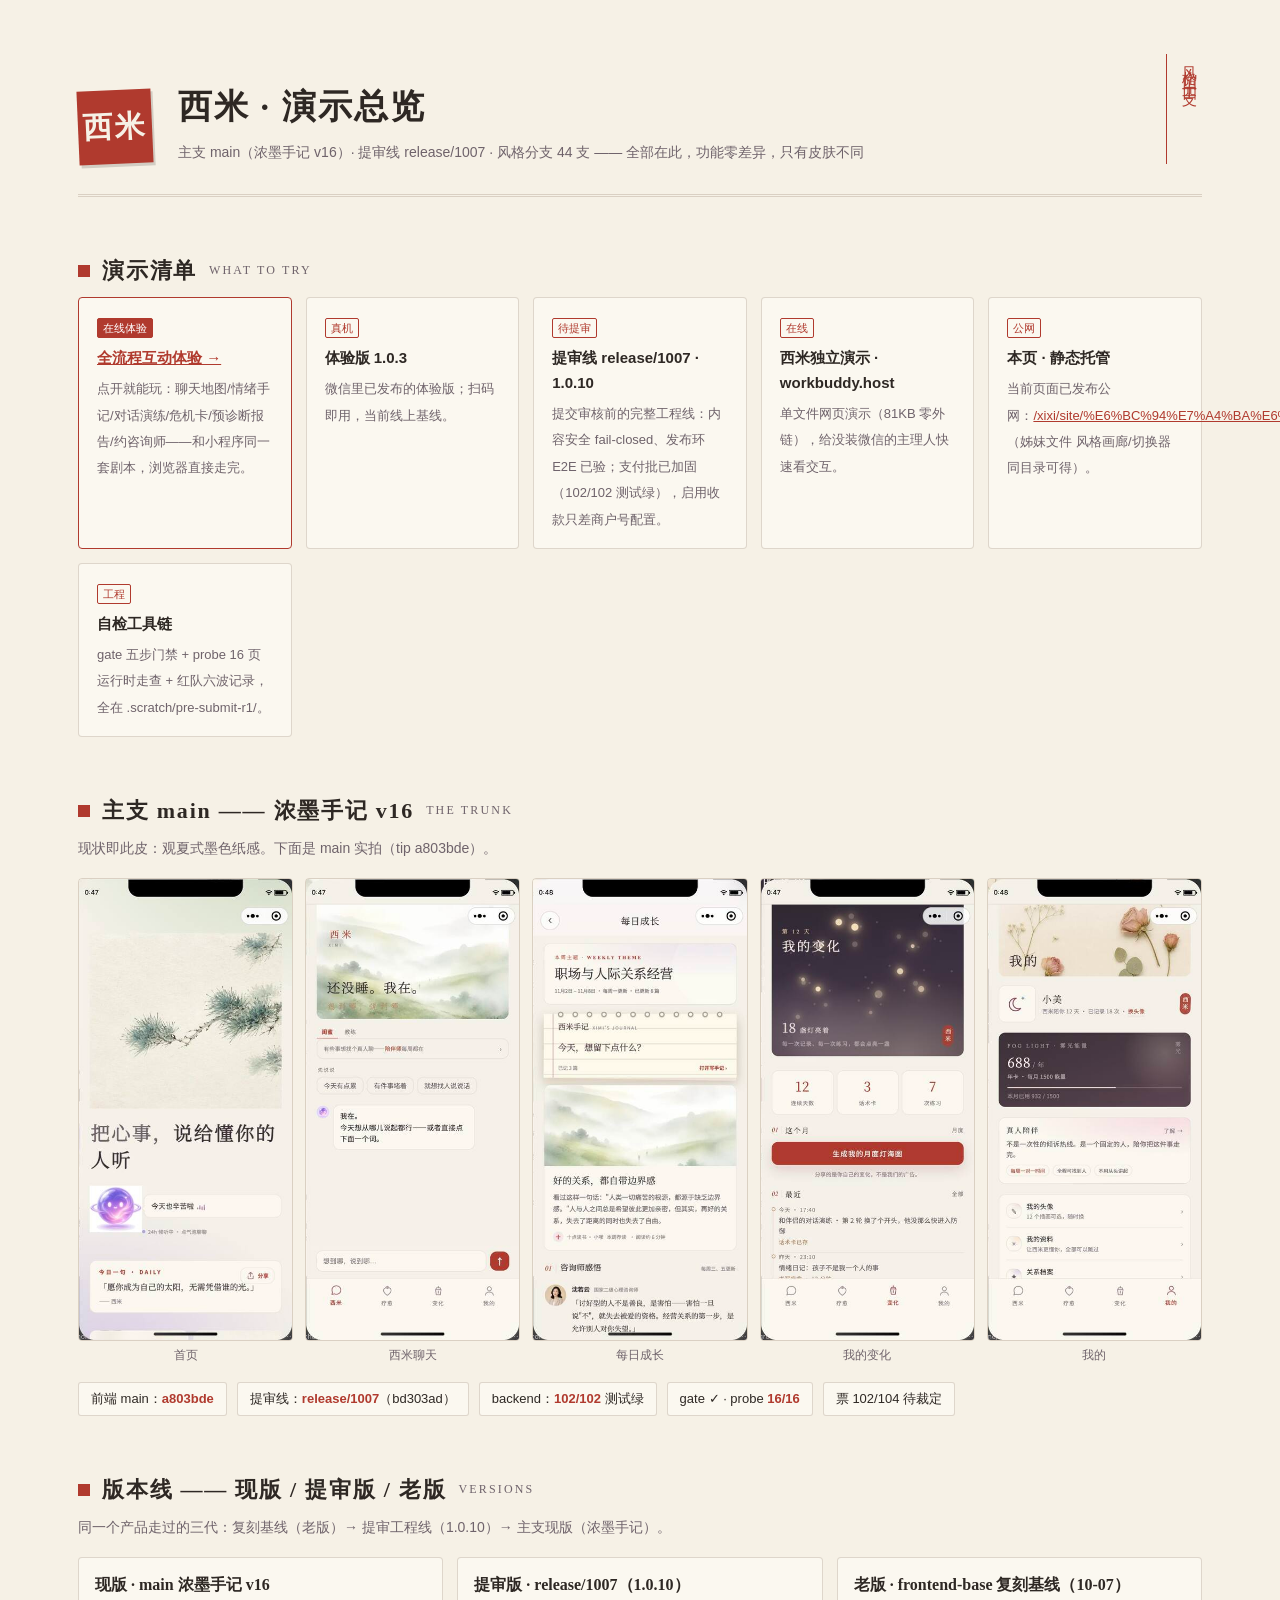
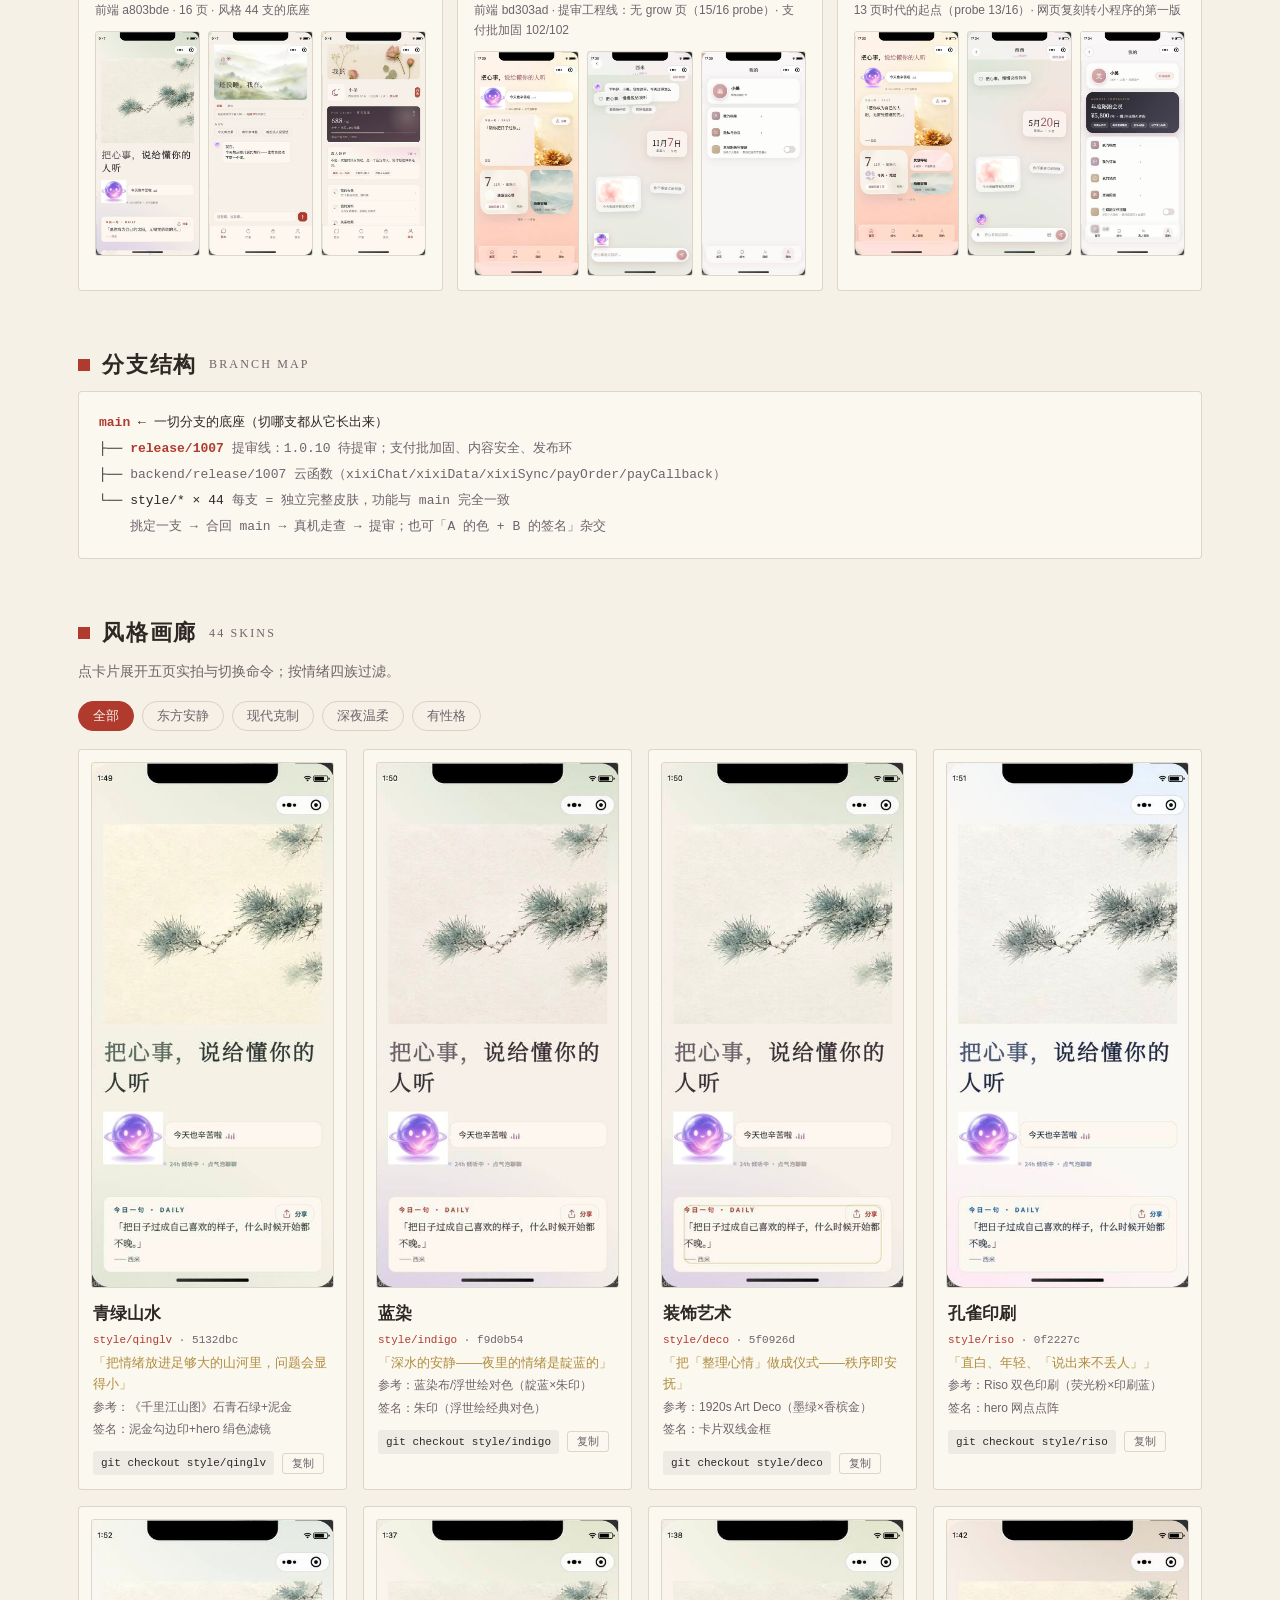
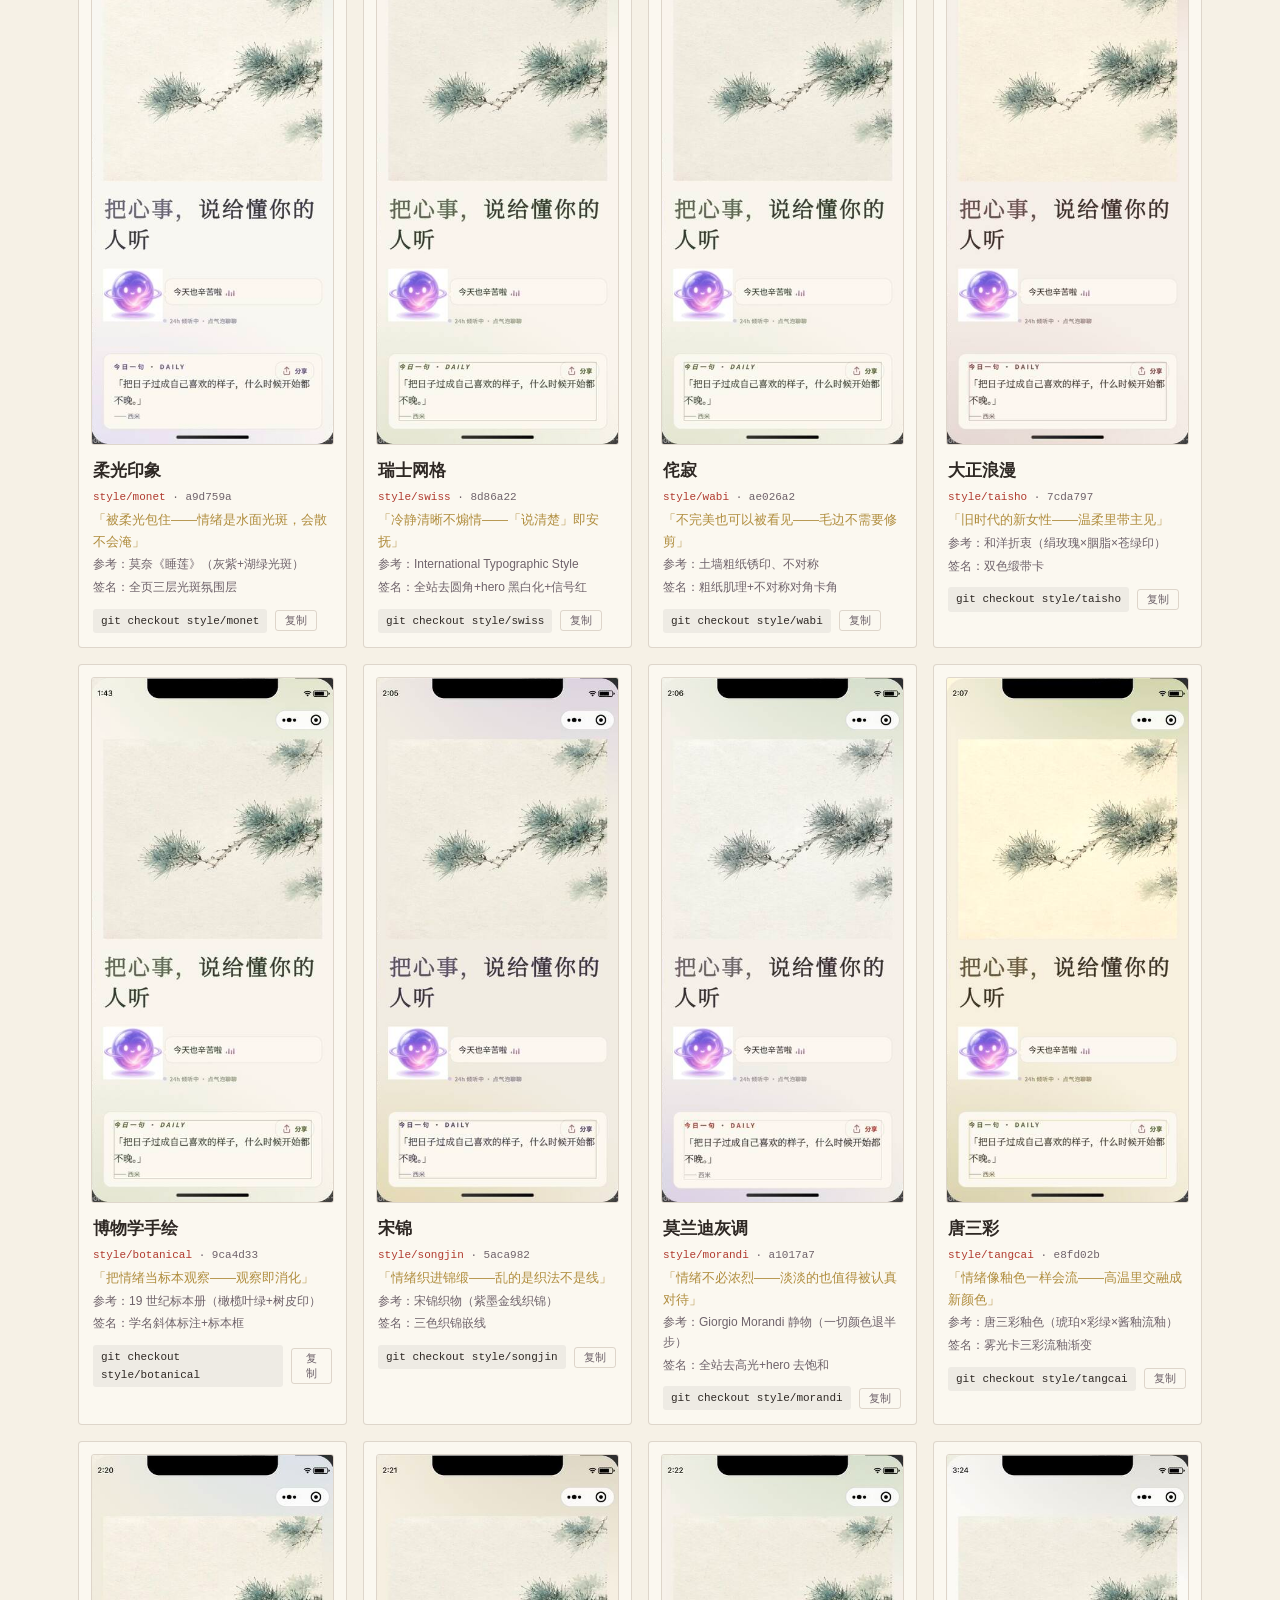
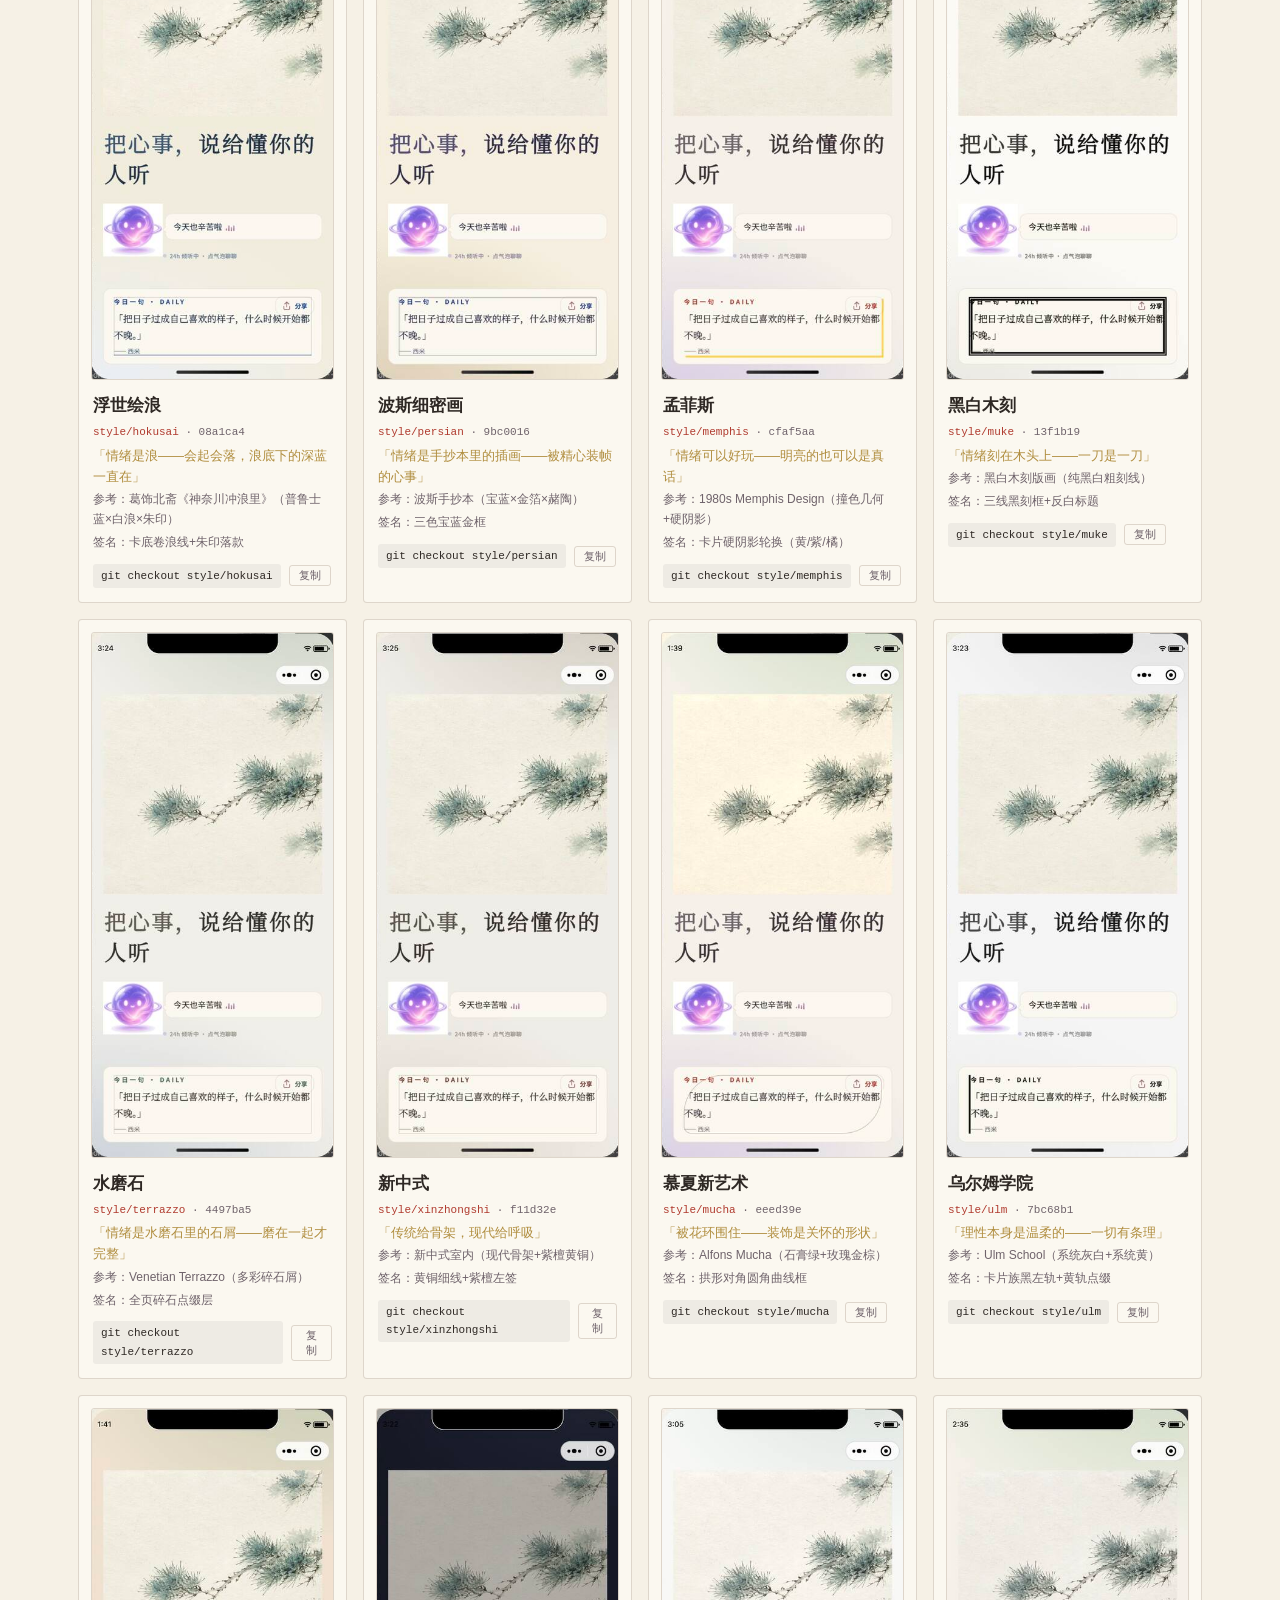
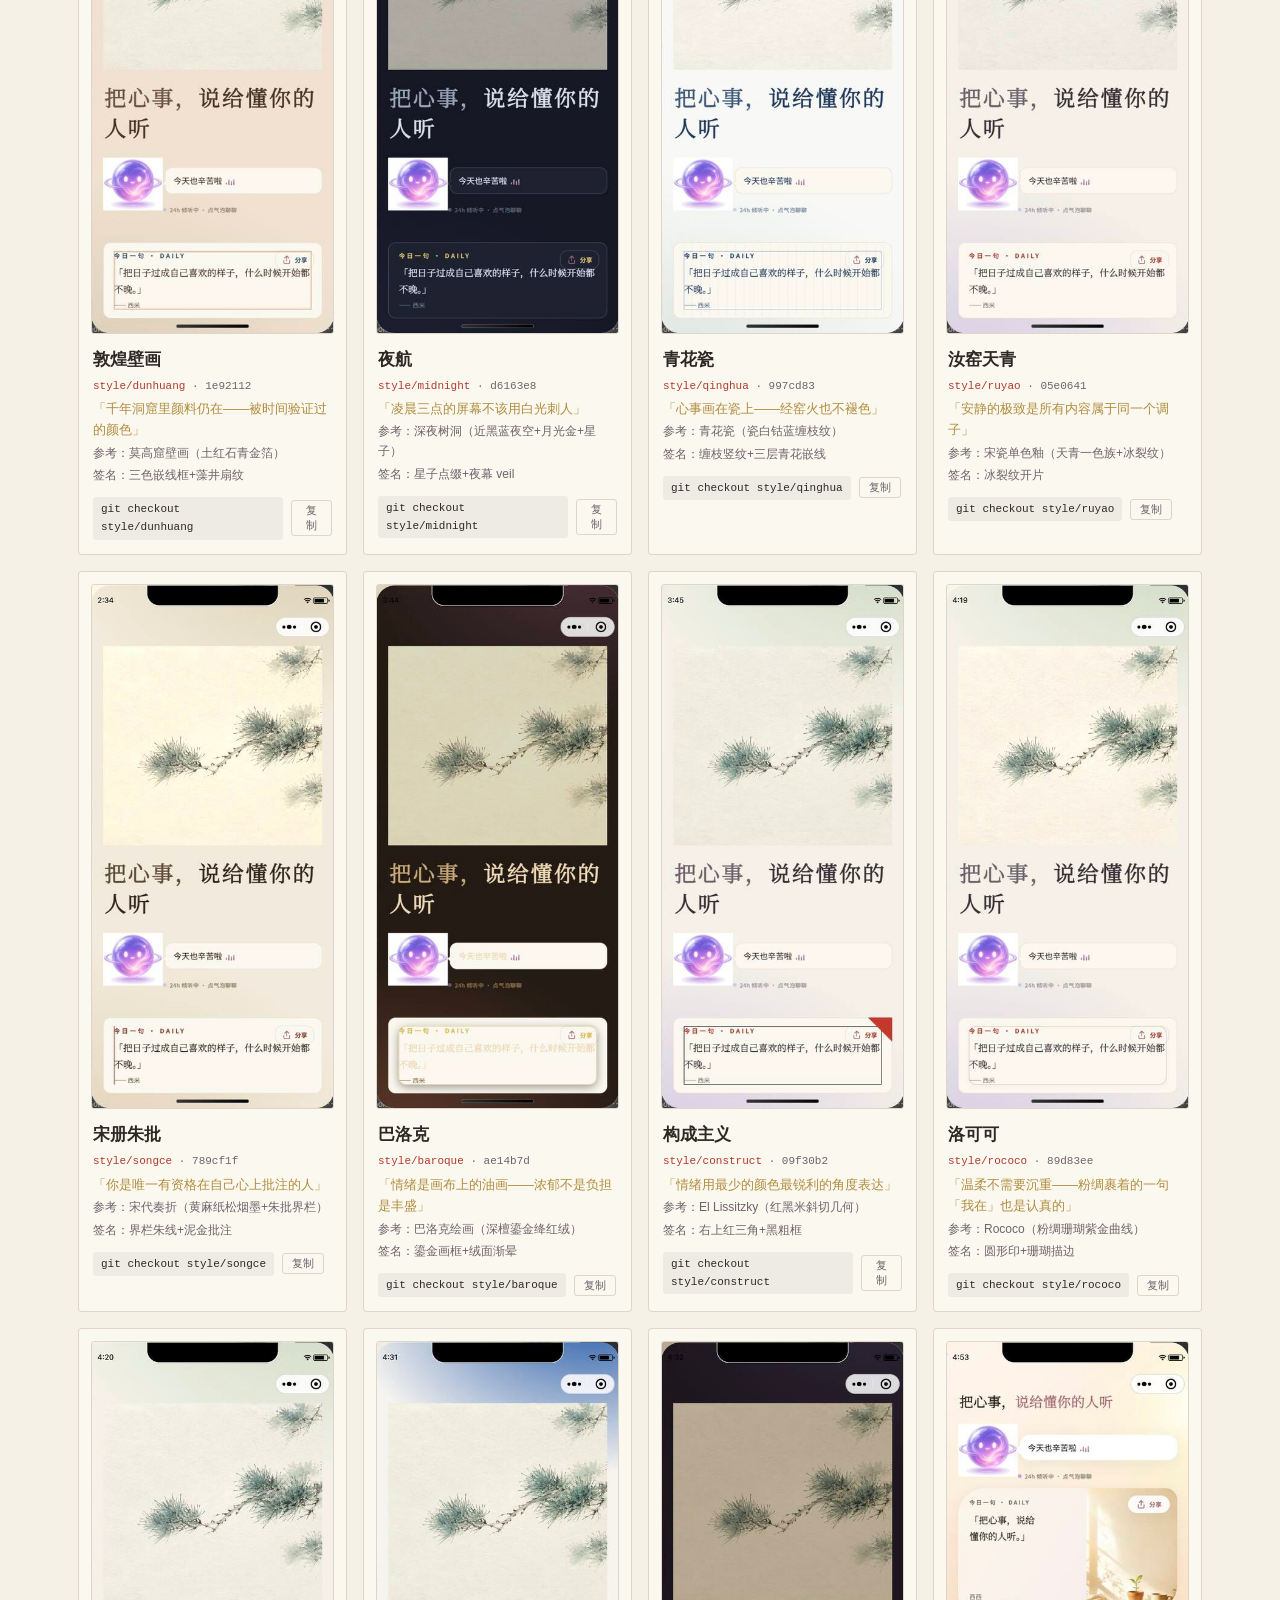
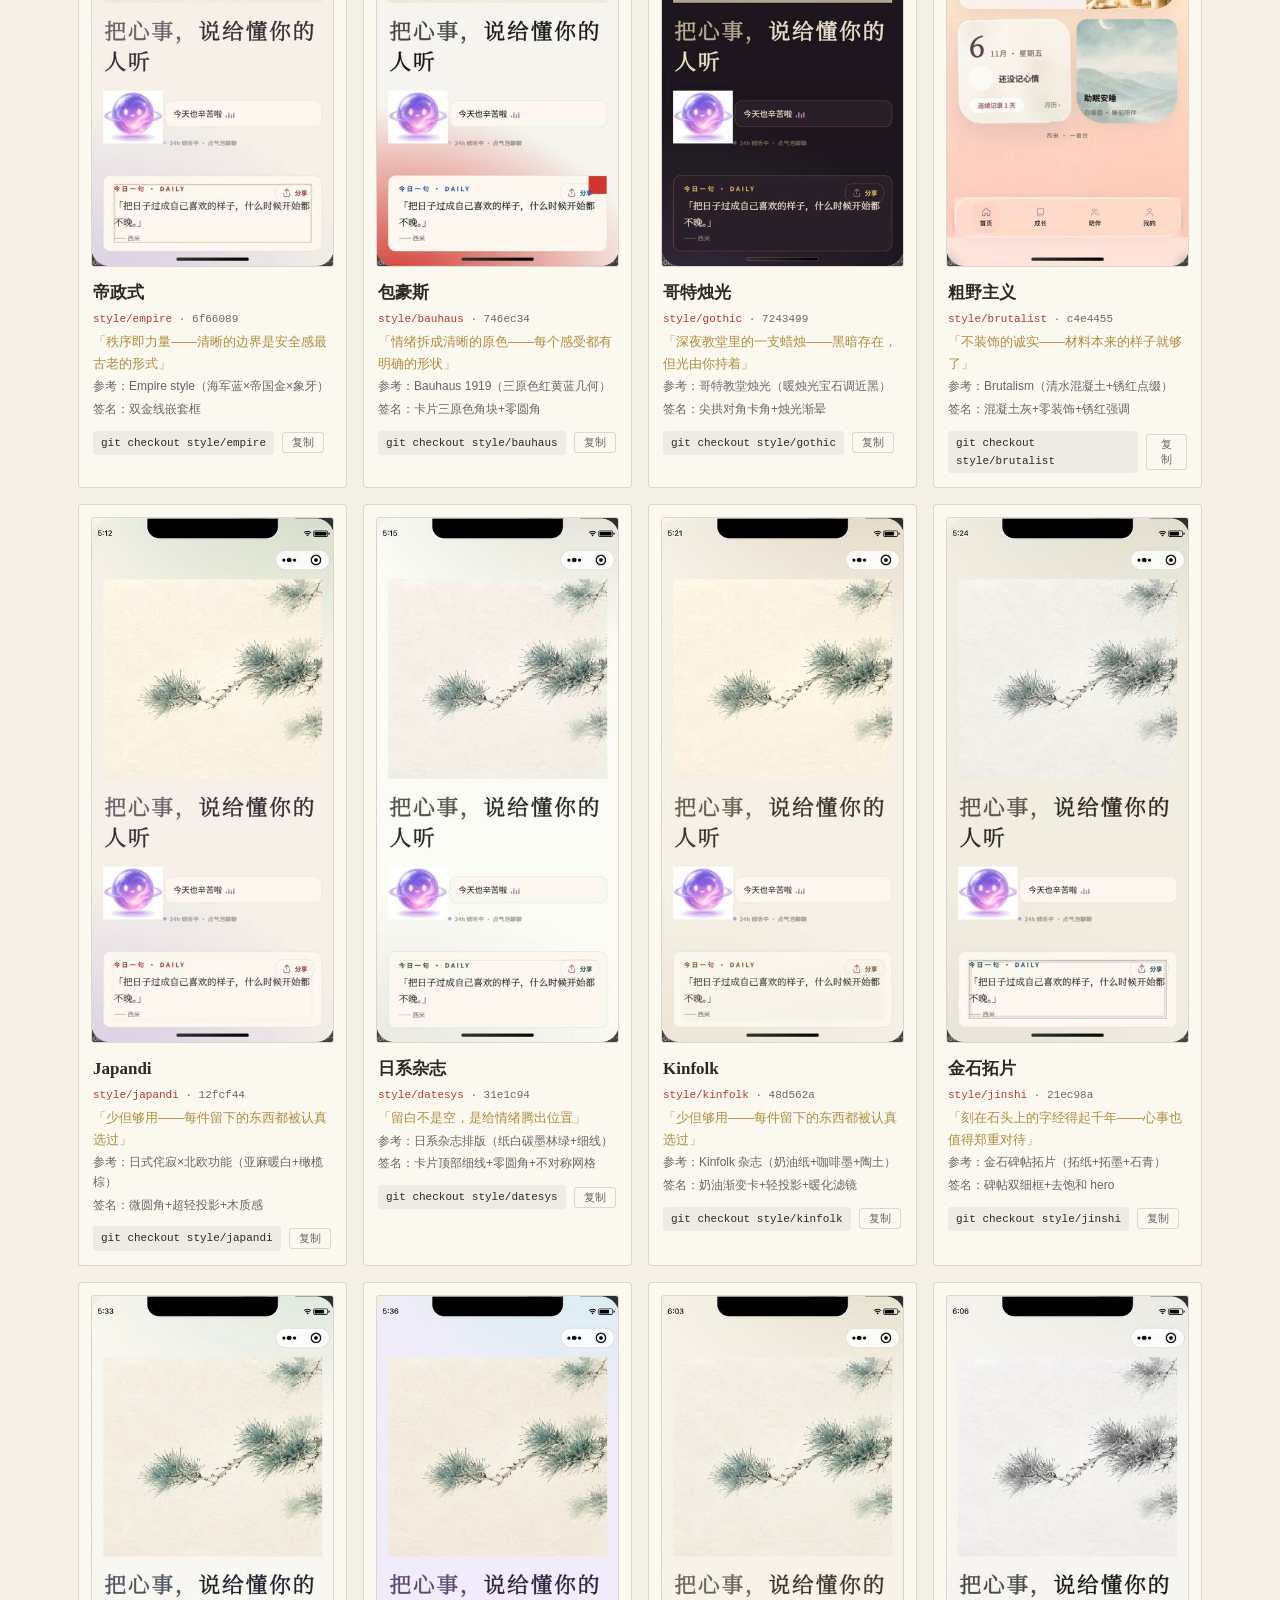
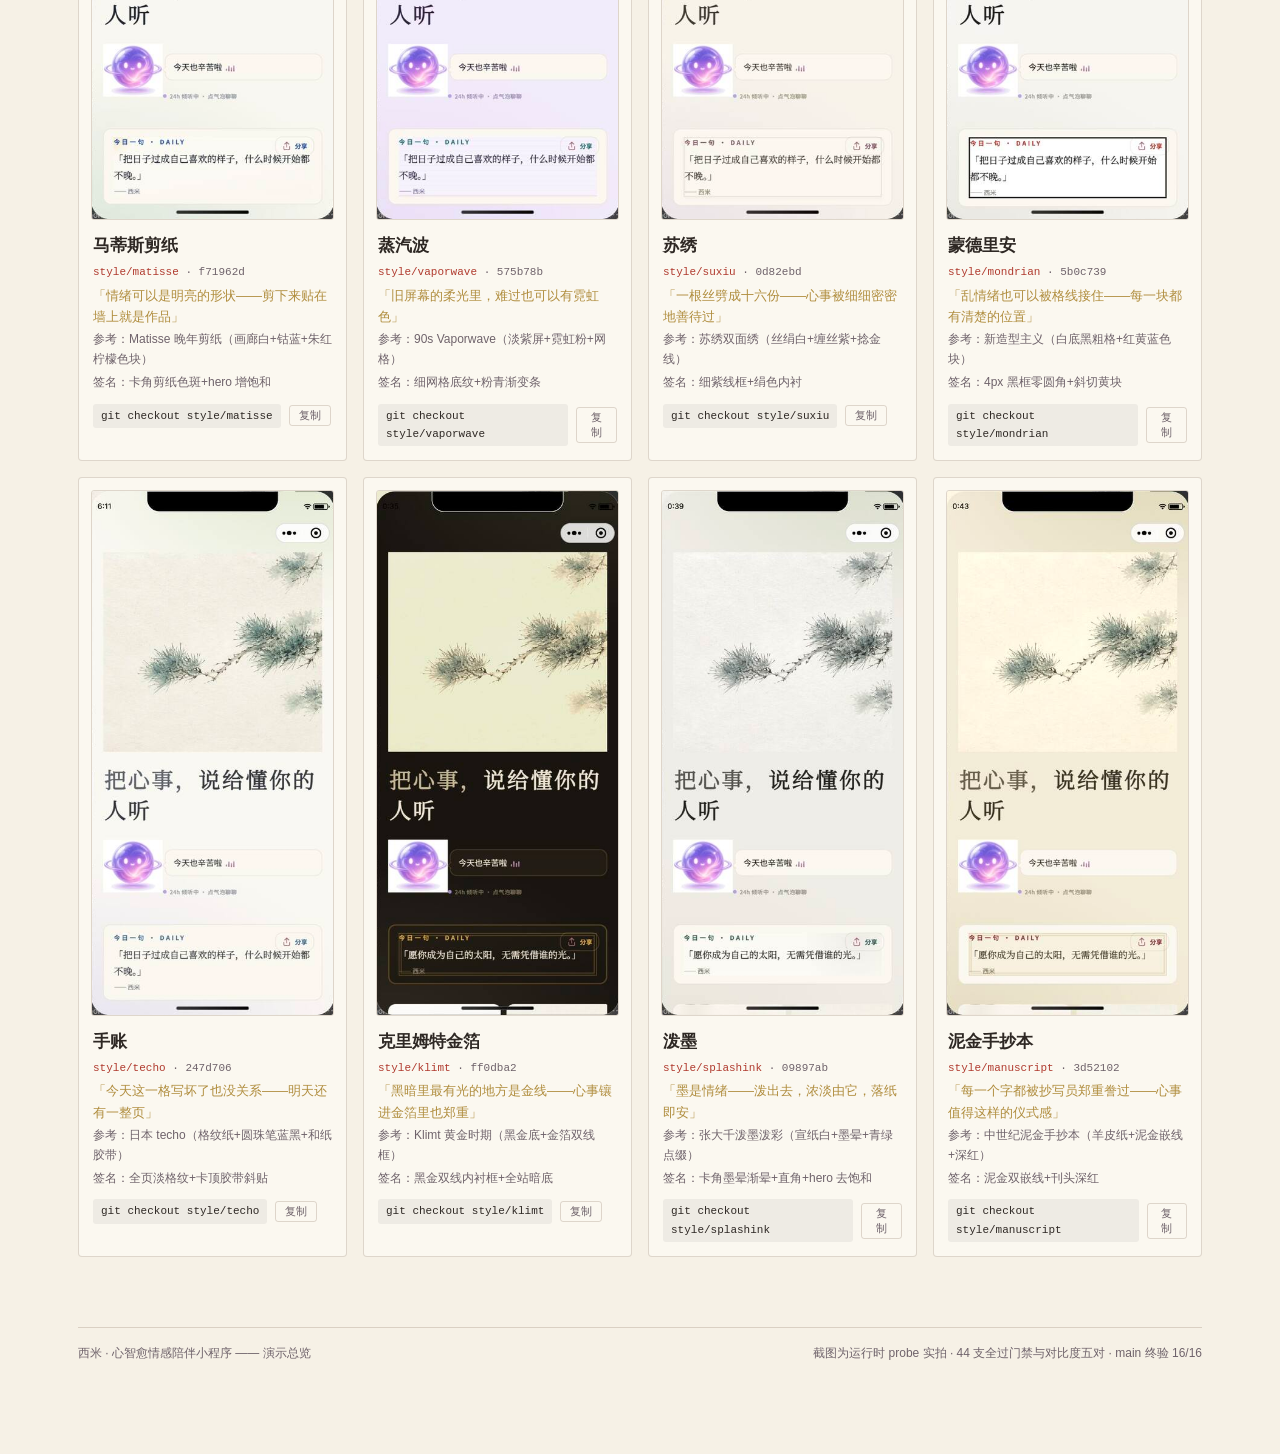
==== commit 6ca6c82a: "add interactive full-flow web demo (demo.html) — real script engine, crisis card, journal, prediag, " ====
--- a/overview.html
+++ b/overview.html
@@ -69,7 +69,7 @@
 
 <h2><span class="mark"></span>演示清单<span class="en">WHAT TO TRY</span></h2>
 <div class="demos">
-<div class="demo"><span class="dt">真机</span><b>体验版 1.0.3</b><span>微信里已发布的体验版；扫码即用，当前线上基线。</span></div>
+<div class="demo" style="border-color:var(--seal)"><span class="dt" style="background:var(--seal);color:#fff">在线体验</span><b><a style="color:var(--seal)" href="demo.html">全流程互动体验 →</a></b><span>点开就能玩：聊天地图/情绪手记/对话演练/危机卡/预诊断报告/约咨询师——和小程序同一套剧本，浏览器直接走完。</span></div><div class="demo"><span class="dt">真机</span><b>体验版 1.0.3</b><span>微信里已发布的体验版；扫码即用，当前线上基线。</span></div>
 <div class="demo"><span class="dt">待提审</span><b>提审线 release/1007 · 1.0.10</b><span>提交审核前的完整工程线：内容安全 fail-closed、发布环 E2E 已验；支付批已加固（102/102 测试绿），启用收款只差商户号配置。</span></div>
 <div class="demo"><span class="dt">在线</span><b>西米独立演示 · workbuddy.host</b><span>单文件网页演示（81KB 零外链），给没装微信的主理人快速看交互。</span></div>
 <div class="demo"><span class="dt">公网</span><b>本页 · 静态托管</b><span>当前页面已发布公网：<a style="color:var(--seal)" href="/xixi/site/%E6%BC%94%E7%A4%BA%E6%80%BB%E8%A7%88.html">/xixi/site/%E6%BC%94%E7%A4%BA%E6%80%BB%E8%A7%88.html</a>（姊妹文件 风格画廊/切换器 同目录可得）。</span></div>
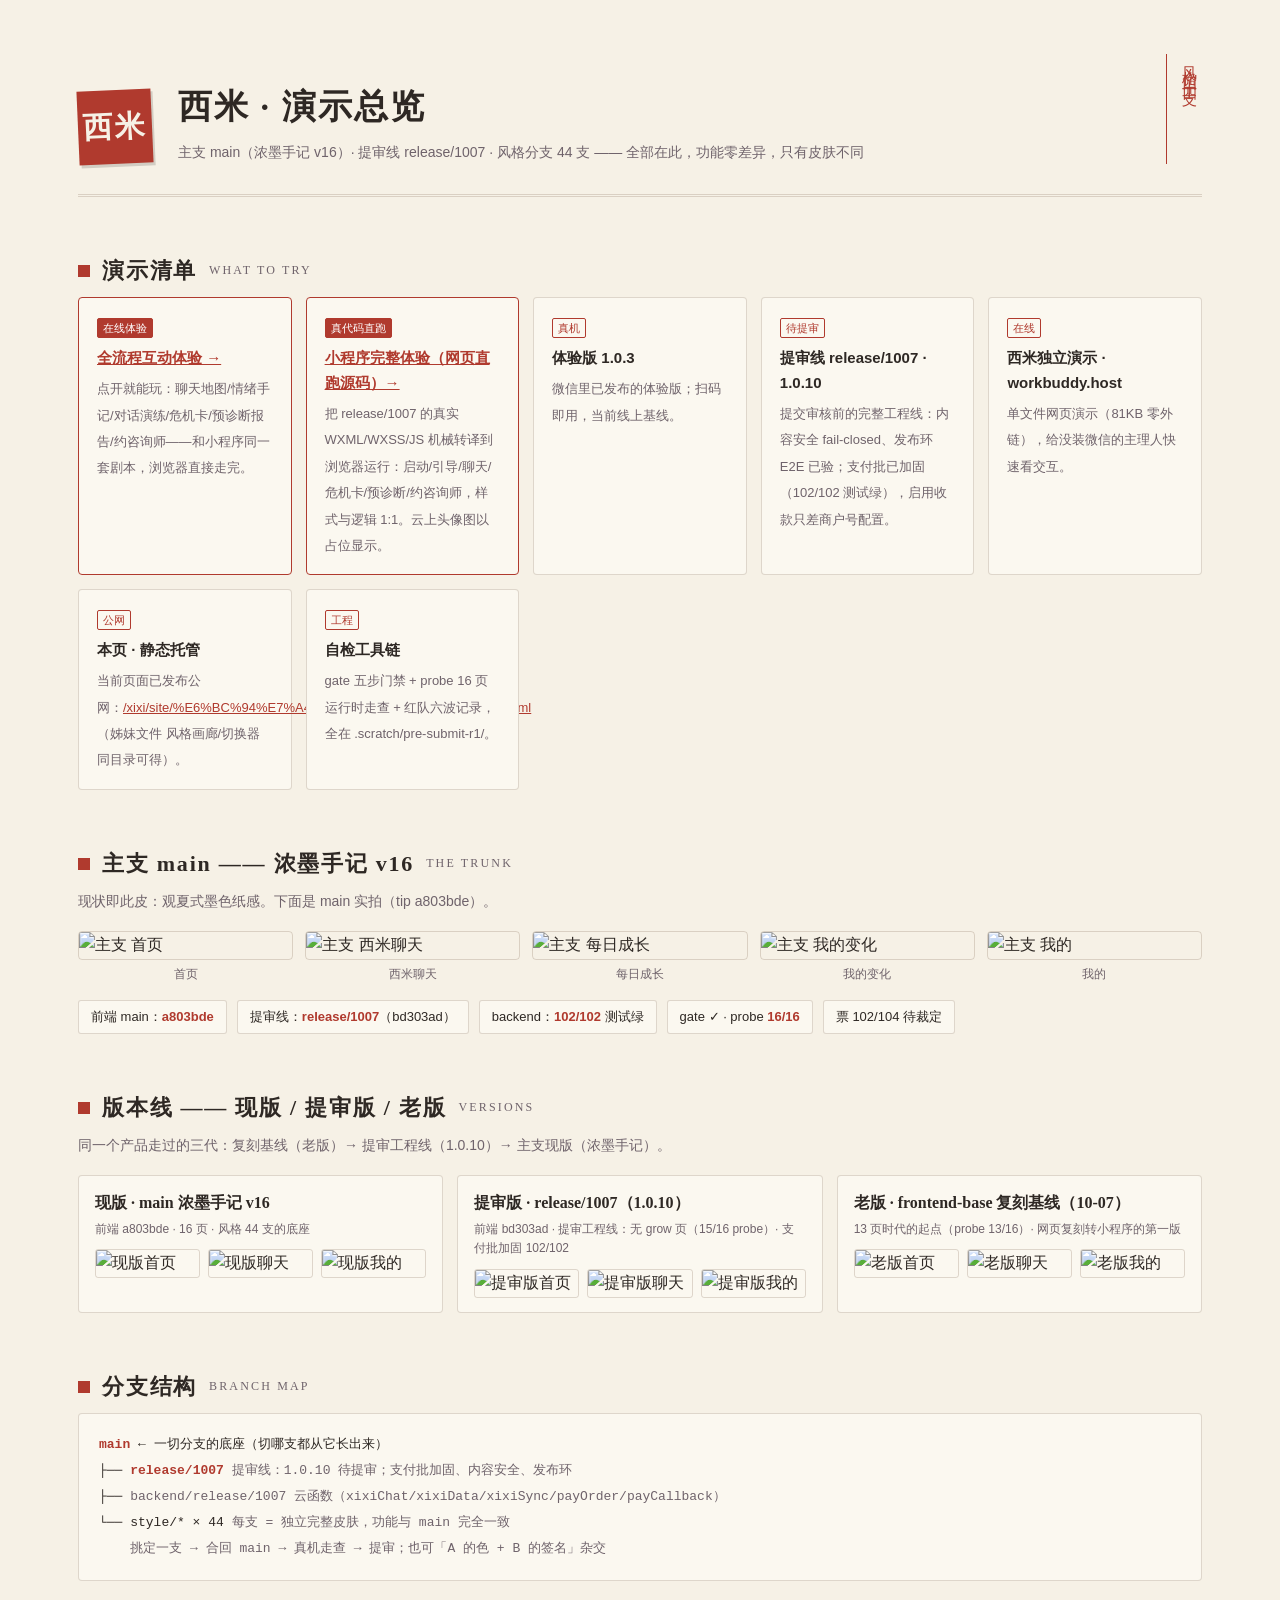
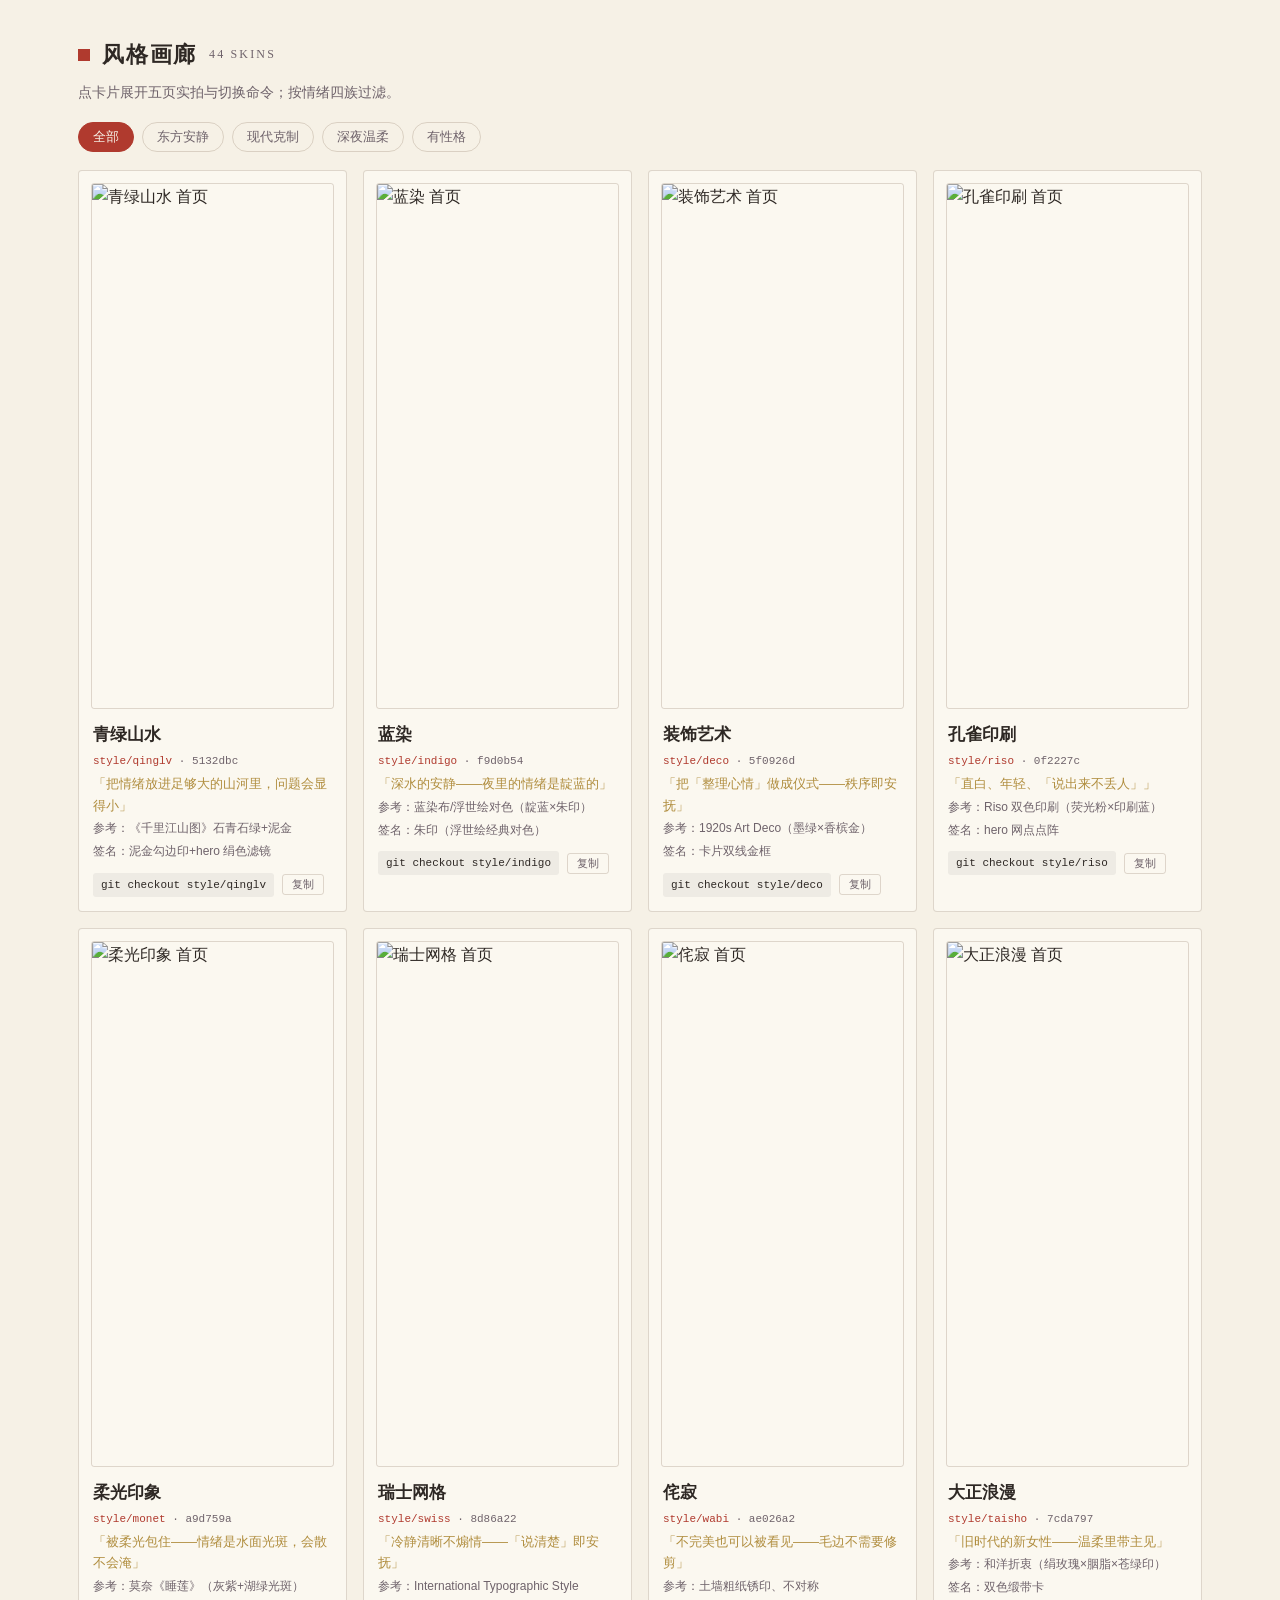
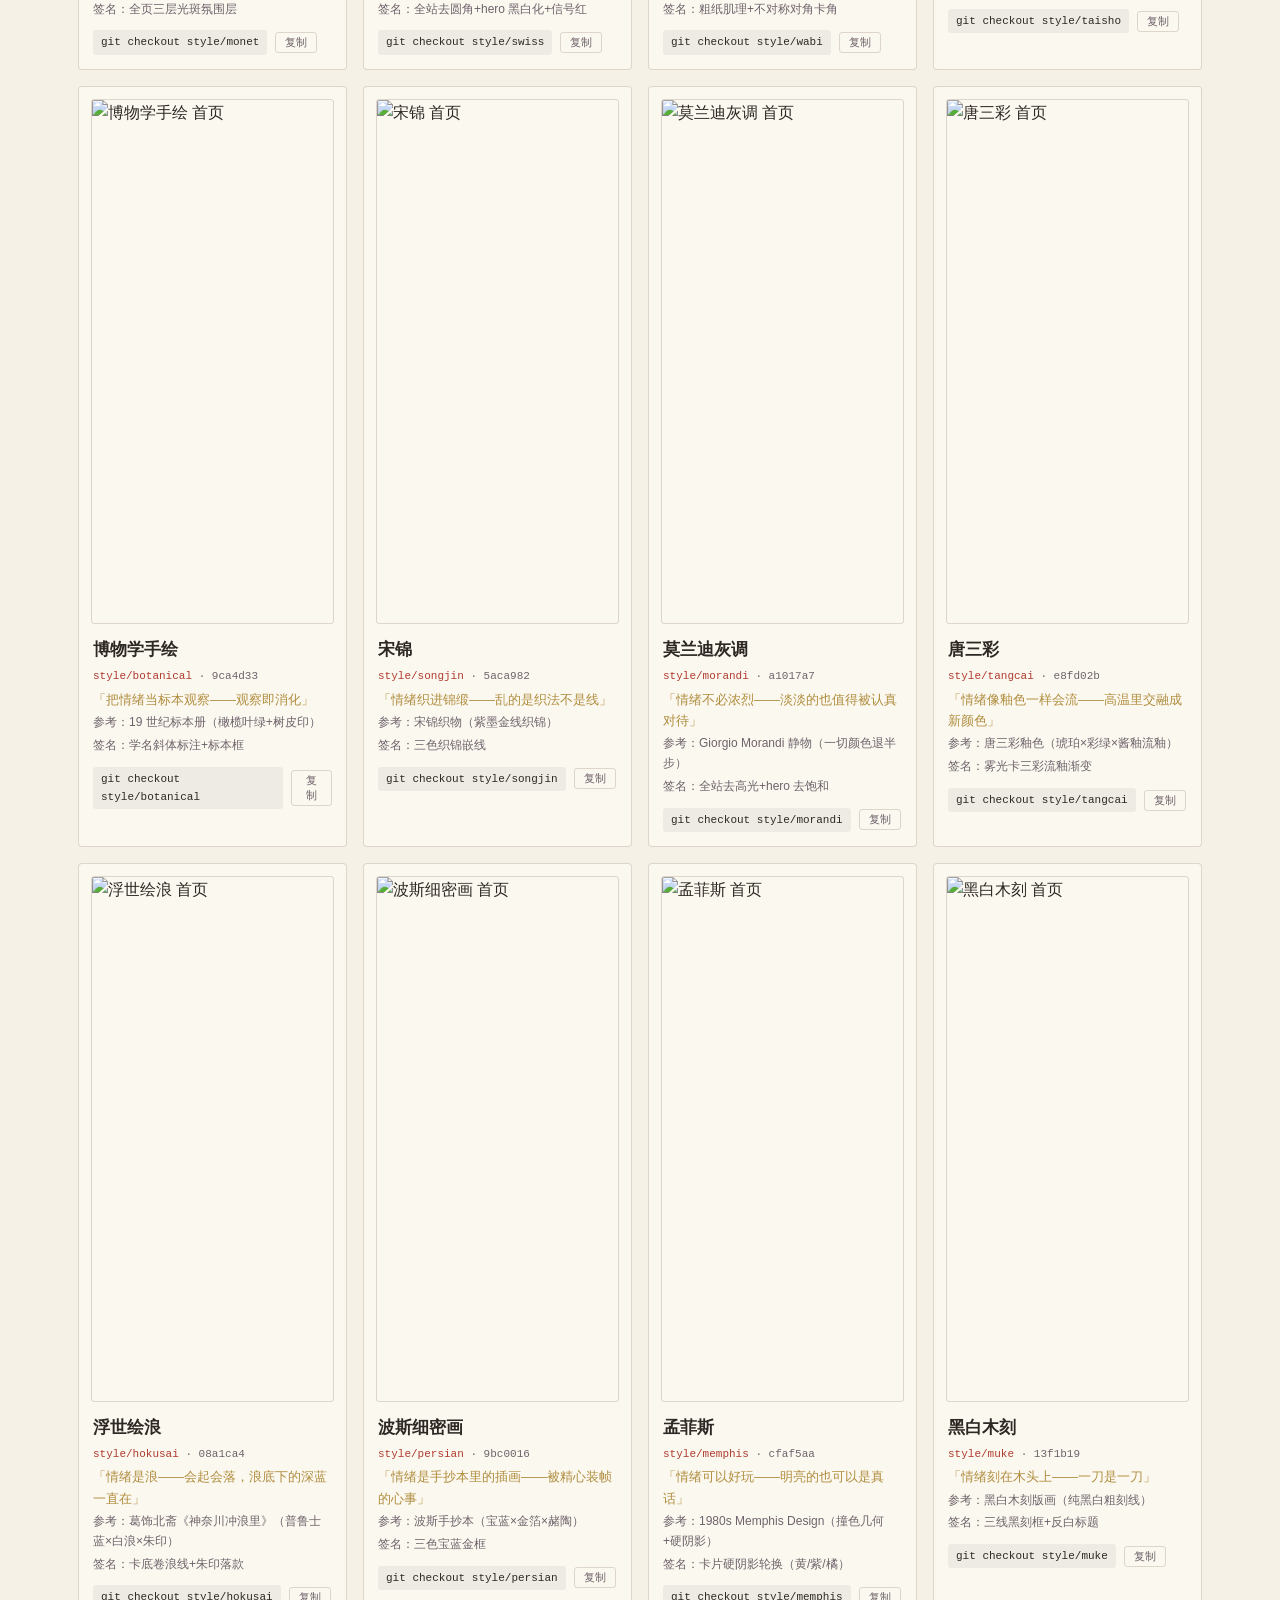
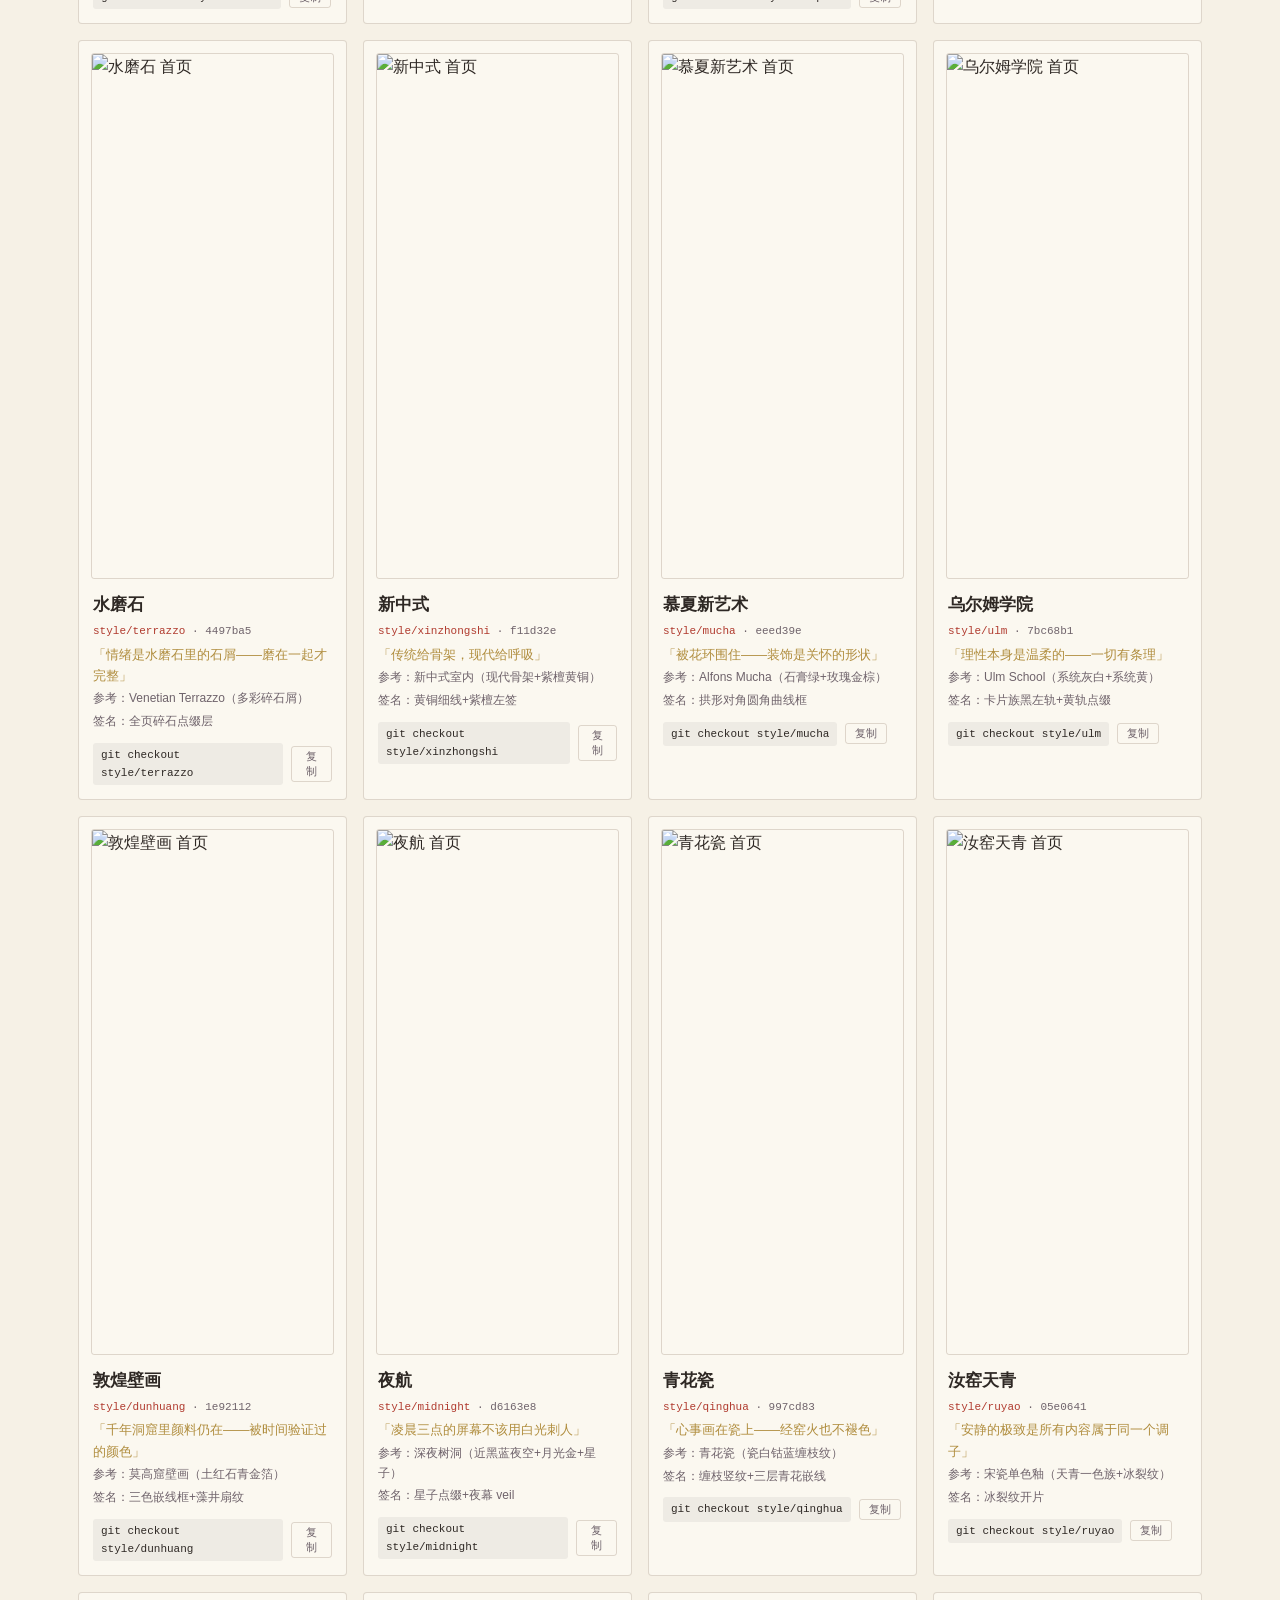
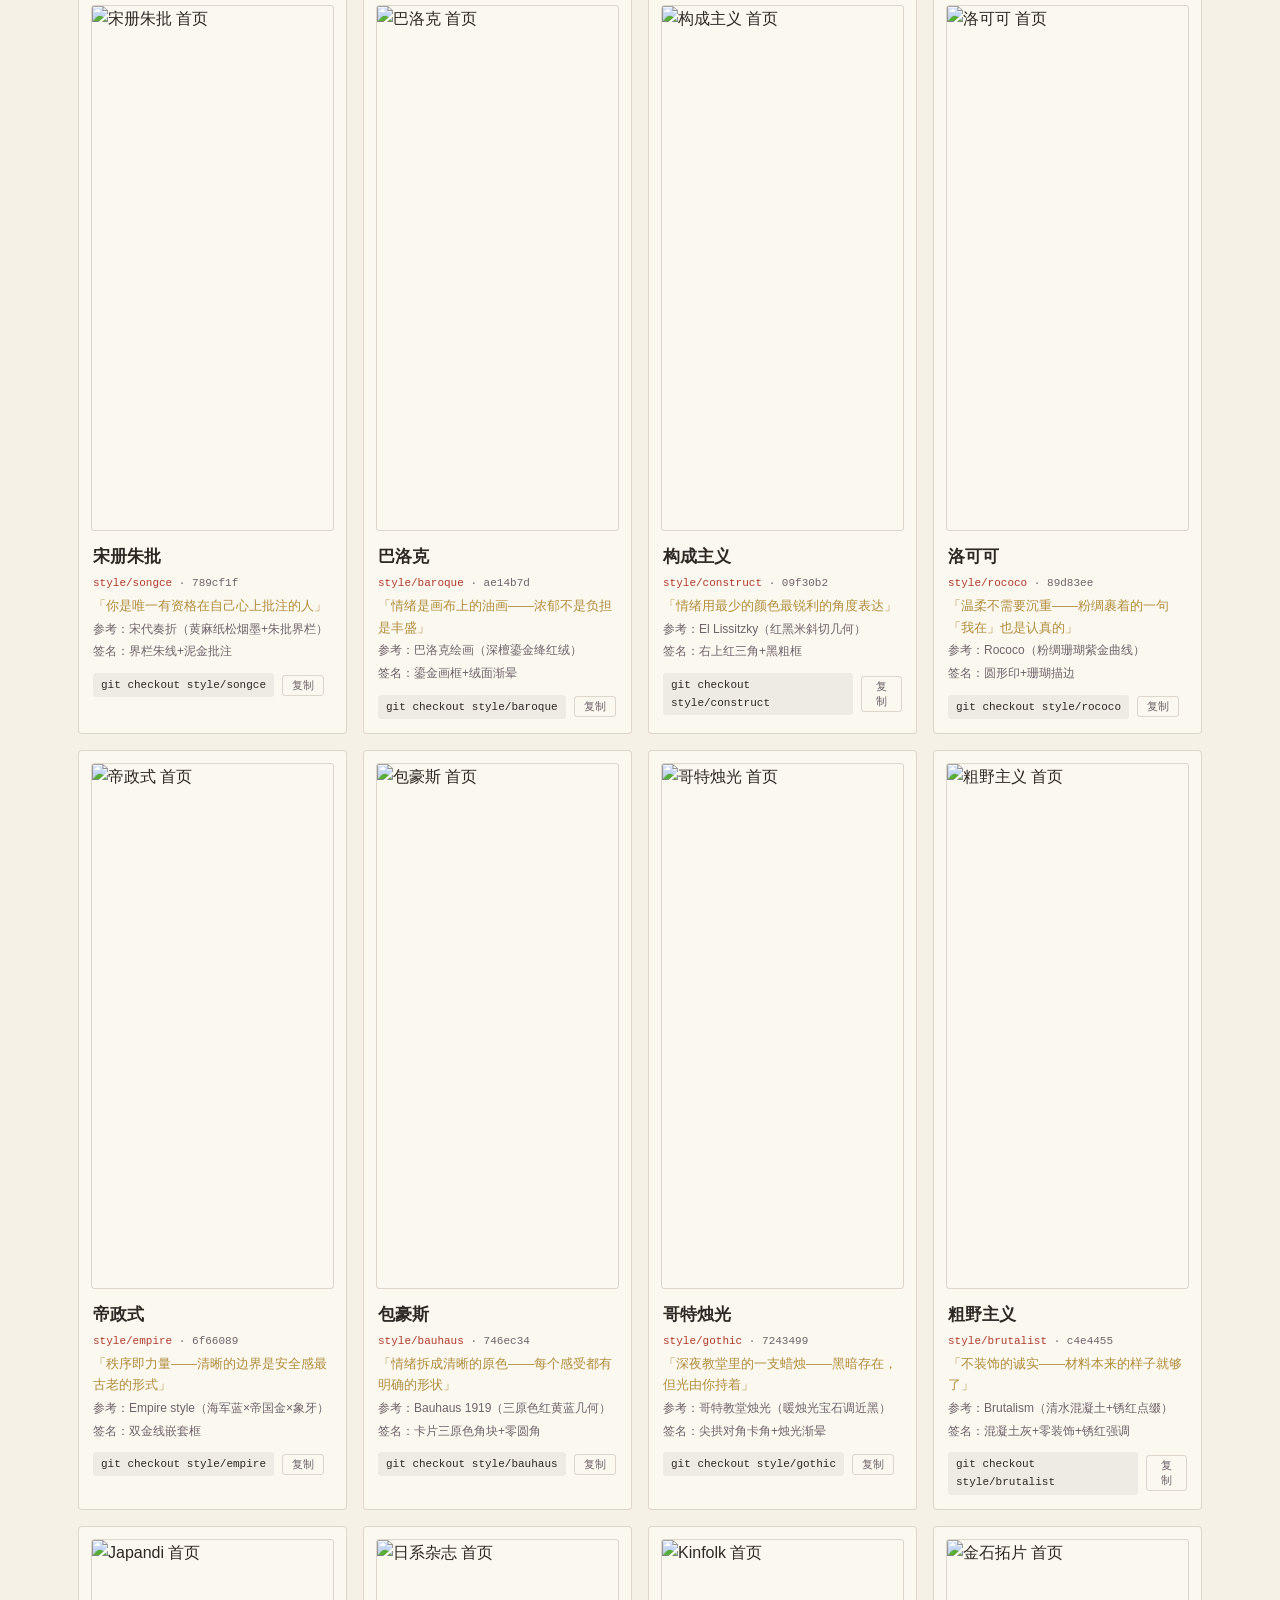
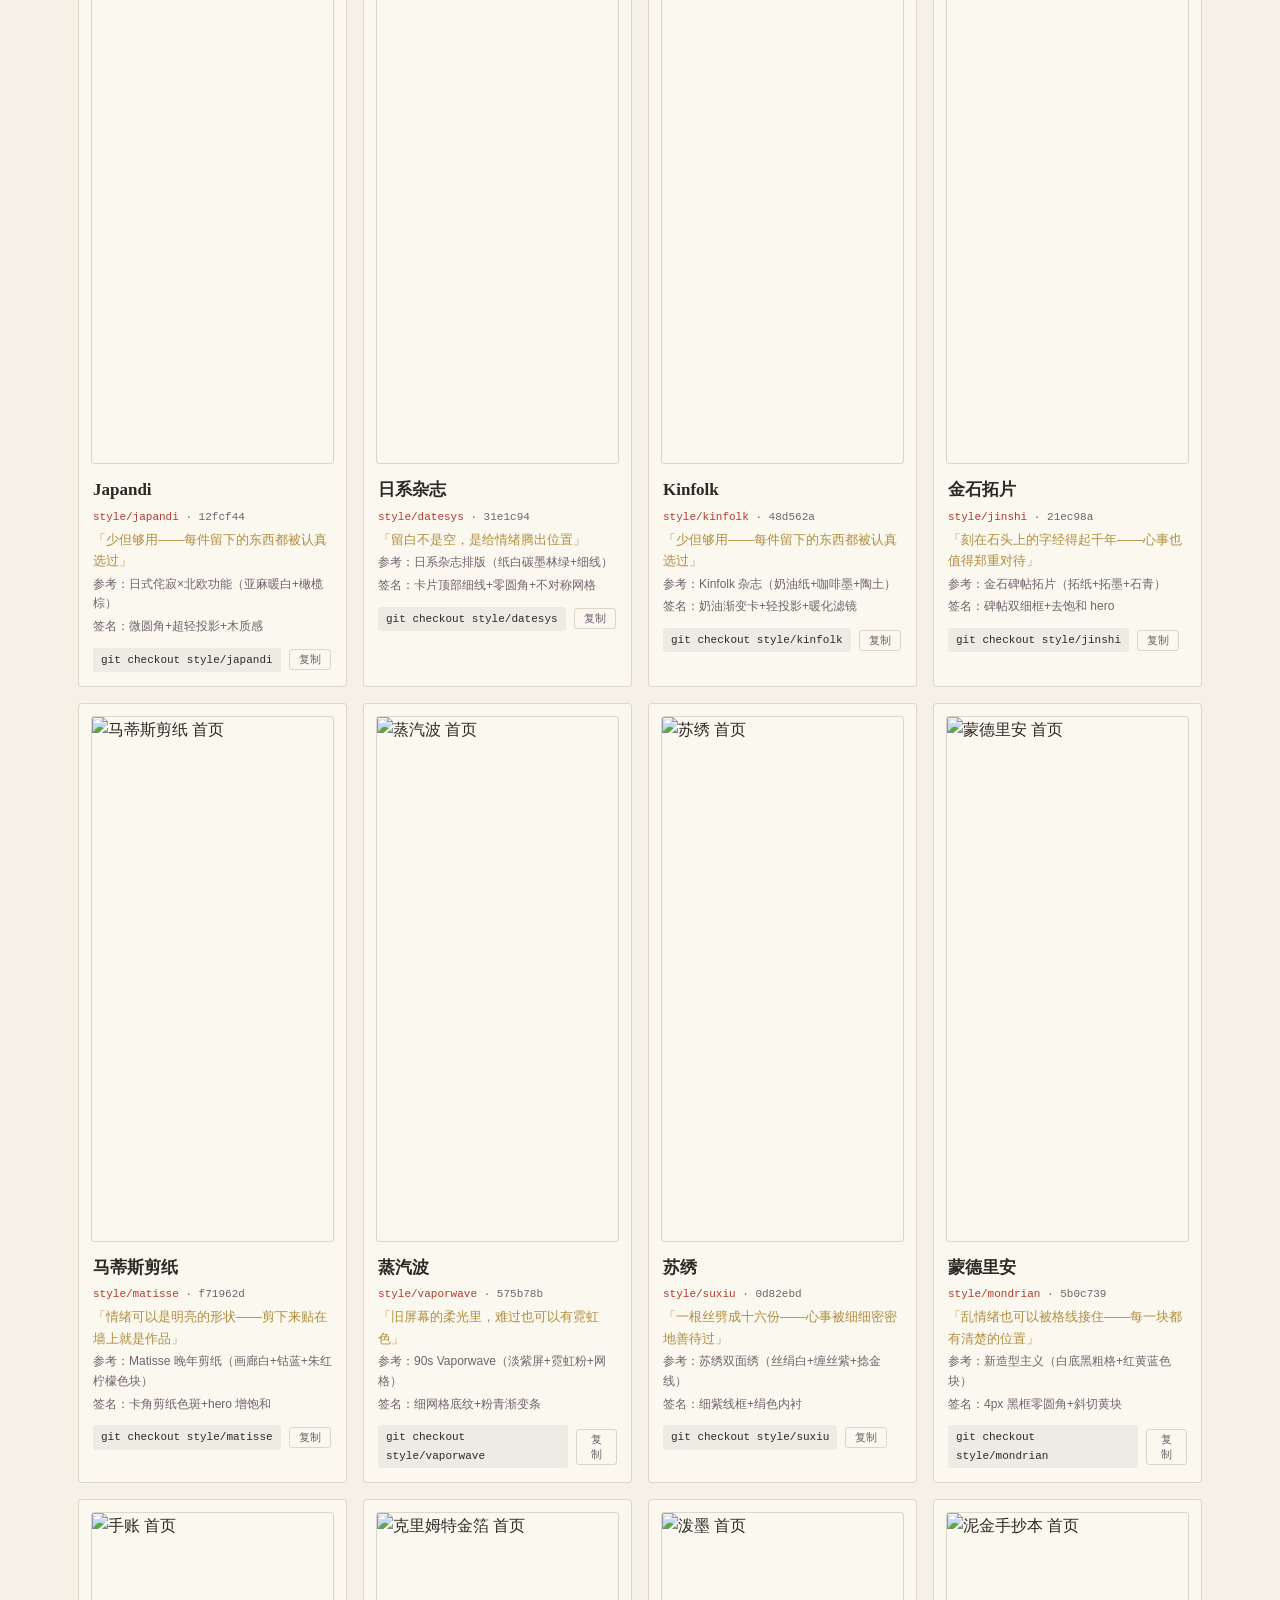
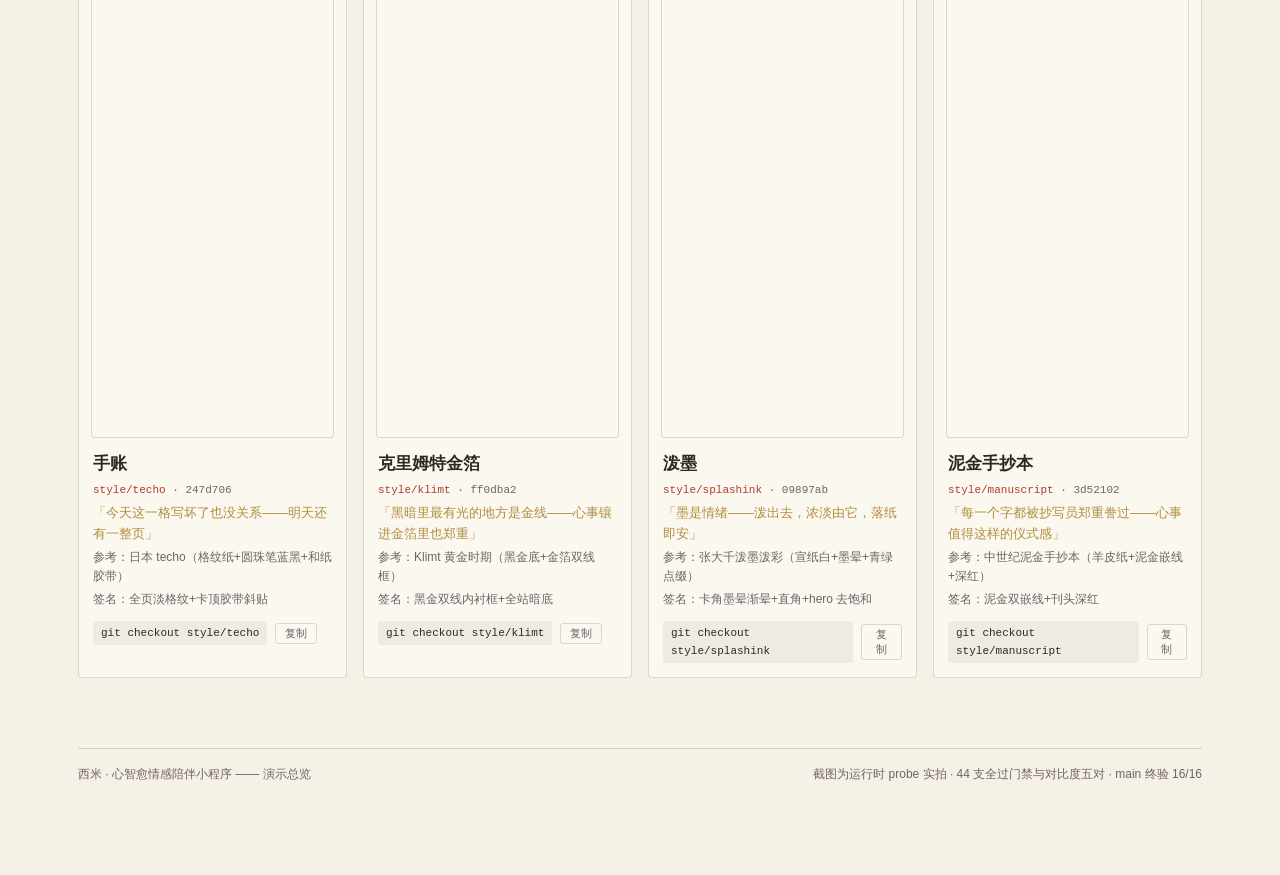
==== commit 682a6d70: "w2w: run the REAL mini-program code (release/1007 WXML/WXSS/JS) in the browser — compiler + runtime " ====
--- a/overview.html
+++ b/overview.html
@@ -69,7 +69,7 @@
 
 <h2><span class="mark"></span>演示清单<span class="en">WHAT TO TRY</span></h2>
 <div class="demos">
-<div class="demo" style="border-color:var(--seal)"><span class="dt" style="background:var(--seal);color:#fff">在线体验</span><b><a style="color:var(--seal)" href="demo.html">全流程互动体验 →</a></b><span>点开就能玩：聊天地图/情绪手记/对话演练/危机卡/预诊断报告/约咨询师——和小程序同一套剧本，浏览器直接走完。</span></div><div class="demo"><span class="dt">真机</span><b>体验版 1.0.3</b><span>微信里已发布的体验版；扫码即用，当前线上基线。</span></div>
+<div class="demo" style="border-color:var(--seal)"><span class="dt" style="background:var(--seal);color:#fff">在线体验</span><b><a style="color:var(--seal)" href="demo.html">全流程互动体验 →</a></b><span>点开就能玩：聊天地图/情绪手记/对话演练/危机卡/预诊断报告/约咨询师——和小程序同一套剧本，浏览器直接走完。</span></div><div class="demo" style="border-color:var(--seal)"><span class="dt" style="background:var(--seal);color:#fff">真代码直跑</span><b><a style="color:var(--seal)" href="online/index.html">小程序完整体验（网页直跑源码）→</a></b><span>把 release/1007 的真实 WXML/WXSS/JS 机械转译到浏览器运行：启动/引导/聊天/危机卡/预诊断/约咨询师，样式与逻辑 1:1。云上头像图以占位显示。</span></div><div class="demo"><span class="dt">真机</span><b>体验版 1.0.3</b><span>微信里已发布的体验版；扫码即用，当前线上基线。</span></div>
 <div class="demo"><span class="dt">待提审</span><b>提审线 release/1007 · 1.0.10</b><span>提交审核前的完整工程线：内容安全 fail-closed、发布环 E2E 已验；支付批已加固（102/102 测试绿），启用收款只差商户号配置。</span></div>
 <div class="demo"><span class="dt">在线</span><b>西米独立演示 · workbuddy.host</b><span>单文件网页演示（81KB 零外链），给没装微信的主理人快速看交互。</span></div>
 <div class="demo"><span class="dt">公网</span><b>本页 · 静态托管</b><span>当前页面已发布公网：<a style="color:var(--seal)" href="/xixi/site/%E6%BC%94%E7%A4%BA%E6%80%BB%E8%A7%88.html">/xixi/site/%E6%BC%94%E7%A4%BA%E6%80%BB%E8%A7%88.html</a>（姊妹文件 风格画廊/切换器 同目录可得）。</span></div>
@@ -78,7 +78,7 @@
 
 <h2><span class="mark"></span>主支 main —— 浓墨手记 v16<span class="en">THE TRUNK</span></h2>
 <p class="lede">现状即此皮：观夏式墨色纸感。下面是 main 实拍（tip a803bde）。</p>
-<div class="mainshot"><figure><img src="gallery/main-home.jpg" alt="主支 首页"><figcaption>首页</figcaption></figure><figure><img src="gallery/main-chat.jpg" alt="主支 西米聊天"><figcaption>西米聊天</figcaption></figure><figure><img src="gallery/main-content.jpg" alt="主支 每日成长"><figcaption>每日成长</figcaption></figure><figure><img src="gallery/main-grow.jpg" alt="主支 我的变化"><figcaption>我的变化</figcaption></figure><figure><img src="gallery/main-me.jpg" alt="主支 我的"><figcaption>我的</figcaption></figure></div>
+<div class="mainshot"><figure><img src="gallery/main-home.png" alt="主支 首页"><figcaption>首页</figcaption></figure><figure><img src="gallery/main-chat.png" alt="主支 西米聊天"><figcaption>西米聊天</figcaption></figure><figure><img src="gallery/main-content.png" alt="主支 每日成长"><figcaption>每日成长</figcaption></figure><figure><img src="gallery/main-grow.png" alt="主支 我的变化"><figcaption>我的变化</figcaption></figure><figure><img src="gallery/main-me.png" alt="主支 我的"><figcaption>我的</figcaption></figure></div>
 <div class="statusline">
 <span>前端 main：<b>a803bde</b></span><span>提审线：<b>release/1007</b>（bd303ad）</span><span>backend：<b>102/102</b> 测试绿</span><span>gate ✓ · probe <b>16/16</b></span><span>票 102/104 待裁定</span>
 </div>
@@ -86,9 +86,9 @@
 <h2><span class="mark"></span>版本线 —— 现版 / 提审版 / 老版<span class="en">VERSIONS</span></h2>
 <p class="lede">同一个产品走过的三代：复刻基线（老版）→ 提审工程线（1.0.10）→ 主支现版（浓墨手记）。</p>
 <div class="vers">
-<div class="ver"><div class="vh">现版 · main 浓墨手记 v16</div><div class="vn">前端 a803bde · 16 页 · 风格 44 支的底座</div><div class="vshots"><img src="gallery/main-home.jpg" alt="现版首页"><img src="gallery/main-chat.jpg" alt="现版聊天"><img src="gallery/main-me.jpg" alt="现版我的"></div></div>
-<div class="ver"><div class="vh">提审版 · release/1007（1.0.10）</div><div class="vn">前端 bd303ad · 提审工程线：无 grow 页（15/16 probe）· 支付批加固 102/102</div><div class="vshots"><img src="gallery/release-home.jpg" alt="提审版首页"><img src="gallery/release-chat.jpg" alt="提审版聊天"><img src="gallery/release-me.jpg" alt="提审版我的"></div></div>
-<div class="ver"><div class="vh">老版 · frontend-base 复刻基线（10-07）</div><div class="vn">13 页时代的起点（probe 13/16）· 网页复刻转小程序的第一版</div><div class="vshots"><img src="gallery/old-home.jpg" alt="老版首页"><img src="gallery/old-chat.jpg" alt="老版聊天"><img src="gallery/old-me.jpg" alt="老版我的"></div></div>
+<div class="ver"><div class="vh">现版 · main 浓墨手记 v16</div><div class="vn">前端 a803bde · 16 页 · 风格 44 支的底座</div><div class="vshots"><img src="gallery/main-home.png" alt="现版首页"><img src="gallery/main-chat.png" alt="现版聊天"><img src="gallery/main-me.png" alt="现版我的"></div></div>
+<div class="ver"><div class="vh">提审版 · release/1007（1.0.10）</div><div class="vn">前端 bd303ad · 提审工程线：无 grow 页（15/16 probe）· 支付批加固 102/102</div><div class="vshots"><img src="gallery/release-home.png" alt="提审版首页"><img src="gallery/release-chat.png" alt="提审版聊天"><img src="gallery/release-me.png" alt="提审版我的"></div></div>
+<div class="ver"><div class="vh">老版 · frontend-base 复刻基线（10-07）</div><div class="vn">13 页时代的起点（probe 13/16）· 网页复刻转小程序的第一版</div><div class="vshots"><img src="gallery/old-home.png" alt="老版首页"><img src="gallery/old-chat.png" alt="老版聊天"><img src="gallery/old-me.png" alt="老版我的"></div></div>
 </div>
 
 <h2><span class="mark"></span>分支结构<span class="en">BRANCH MAP</span></h2>
@@ -104,7 +104,7 @@
 <p class="lede">点卡片展开五页实拍与切换命令；按情绪四族过滤。</p>
 <div class="pills"><button class="pill on" data-f="全部">全部</button><button class="pill" data-f="东方安静">东方安静</button><button class="pill" data-f="现代克制">现代克制</button><button class="pill" data-f="深夜温柔">深夜温柔</button><button class="pill" data-f="有性格">有性格</button></div>
 <div class="grid" id="grid"><article class="scard" data-fam="东方安静">
-<div class="scard-top"><img class="cover" src="gallery/qinglv-home.jpg" alt="青绿山水 首页" loading="lazy"></div>
+<div class="scard-top"><img class="cover" src="gallery/qinglv-home.png" alt="青绿山水 首页" loading="lazy"></div>
 <div class="scard-body">
 <div class="scard-name">青绿山水</div>
 <div class="scard-branch">style/qinglv <span class="tip">· 5132dbc</span></div>
@@ -112,9 +112,9 @@
 <div class="scard-ref">参考：《千里江山图》石青石绿+泥金</div>
 <div class="scard-sig">签名：泥金勾边印+hero 绢色滤镜</div>
 <div class="cmdrow"><code>git checkout style/qinglv</code><button class="copybtn" data-cmd="git checkout style/qinglv">复制</button></div>
-<div class="expander"><div class="pages"><img src="gallery/qinglv-home.jpg" alt="青绿山水 首页" loading="lazy"><img src="gallery/qinglv-chat.jpg" alt="青绿山水 西米聊天" loading="lazy"><img src="gallery/qinglv-content.jpg" alt="青绿山水 每日成长" loading="lazy"><img src="gallery/qinglv-grow.jpg" alt="青绿山水 我的变化" loading="lazy"><img src="gallery/qinglv-me.jpg" alt="青绿山水 我的" loading="lazy"></div><div class="cap">首页 · 西米聊天 · 每日成长 · 我的变化 · 我的</div></div>
-</div></article><article class="scard" data-fam="深夜温柔">
-<div class="scard-top"><img class="cover" src="gallery/indigo-home.jpg" alt="蓝染 首页" loading="lazy"></div>
+<div class="expander"><div class="pages"><img src="gallery/qinglv-home.png" alt="青绿山水 首页" loading="lazy"><img src="gallery/qinglv-chat.png" alt="青绿山水 西米聊天" loading="lazy"><img src="gallery/qinglv-content.png" alt="青绿山水 每日成长" loading="lazy"><img src="gallery/qinglv-grow.png" alt="青绿山水 我的变化" loading="lazy"><img src="gallery/qinglv-me.png" alt="青绿山水 我的" loading="lazy"></div><div class="cap">首页 · 西米聊天 · 每日成长 · 我的变化 · 我的</div></div>
+</div></article><article class="scard" data-fam="深夜温柔">
+<div class="scard-top"><img class="cover" src="gallery/indigo-home.png" alt="蓝染 首页" loading="lazy"></div>
 <div class="scard-body">
 <div class="scard-name">蓝染</div>
 <div class="scard-branch">style/indigo <span class="tip">· f9d0b54</span></div>
@@ -122,9 +122,9 @@
 <div class="scard-ref">参考：蓝染布/浮世绘对色（靛蓝×朱印）</div>
 <div class="scard-sig">签名：朱印（浮世绘经典对色）</div>
 <div class="cmdrow"><code>git checkout style/indigo</code><button class="copybtn" data-cmd="git checkout style/indigo">复制</button></div>
-<div class="expander"><div class="pages"><img src="gallery/indigo-home.jpg" alt="蓝染 首页" loading="lazy"><img src="gallery/indigo-chat.jpg" alt="蓝染 西米聊天" loading="lazy"><img src="gallery/indigo-content.jpg" alt="蓝染 每日成长" loading="lazy"><img src="gallery/indigo-grow.jpg" alt="蓝染 我的变化" loading="lazy"><img src="gallery/indigo-me.jpg" alt="蓝染 我的" loading="lazy"></div><div class="cap">首页 · 西米聊天 · 每日成长 · 我的变化 · 我的</div></div>
-</div></article><article class="scard" data-fam="有性格">
-<div class="scard-top"><img class="cover" src="gallery/deco-home.jpg" alt="装饰艺术 首页" loading="lazy"></div>
+<div class="expander"><div class="pages"><img src="gallery/indigo-home.png" alt="蓝染 首页" loading="lazy"><img src="gallery/indigo-chat.png" alt="蓝染 西米聊天" loading="lazy"><img src="gallery/indigo-content.png" alt="蓝染 每日成长" loading="lazy"><img src="gallery/indigo-grow.png" alt="蓝染 我的变化" loading="lazy"><img src="gallery/indigo-me.png" alt="蓝染 我的" loading="lazy"></div><div class="cap">首页 · 西米聊天 · 每日成长 · 我的变化 · 我的</div></div>
+</div></article><article class="scard" data-fam="有性格">
+<div class="scard-top"><img class="cover" src="gallery/deco-home.png" alt="装饰艺术 首页" loading="lazy"></div>
 <div class="scard-body">
 <div class="scard-name">装饰艺术</div>
 <div class="scard-branch">style/deco <span class="tip">· 5f0926d</span></div>
@@ -132,9 +132,9 @@
 <div class="scard-ref">参考：1920s Art Deco（墨绿×香槟金）</div>
 <div class="scard-sig">签名：卡片双线金框</div>
 <div class="cmdrow"><code>git checkout style/deco</code><button class="copybtn" data-cmd="git checkout style/deco">复制</button></div>
-<div class="expander"><div class="pages"><img src="gallery/deco-home.jpg" alt="装饰艺术 首页" loading="lazy"><img src="gallery/deco-chat.jpg" alt="装饰艺术 西米聊天" loading="lazy"><img src="gallery/deco-content.jpg" alt="装饰艺术 每日成长" loading="lazy"><img src="gallery/deco-grow.jpg" alt="装饰艺术 我的变化" loading="lazy"><img src="gallery/deco-me.jpg" alt="装饰艺术 我的" loading="lazy"></div><div class="cap">首页 · 西米聊天 · 每日成长 · 我的变化 · 我的</div></div>
-</div></article><article class="scard" data-fam="有性格">
-<div class="scard-top"><img class="cover" src="gallery/riso-home.jpg" alt="孔雀印刷 首页" loading="lazy"></div>
+<div class="expander"><div class="pages"><img src="gallery/deco-home.png" alt="装饰艺术 首页" loading="lazy"><img src="gallery/deco-chat.png" alt="装饰艺术 西米聊天" loading="lazy"><img src="gallery/deco-content.png" alt="装饰艺术 每日成长" loading="lazy"><img src="gallery/deco-grow.png" alt="装饰艺术 我的变化" loading="lazy"><img src="gallery/deco-me.png" alt="装饰艺术 我的" loading="lazy"></div><div class="cap">首页 · 西米聊天 · 每日成长 · 我的变化 · 我的</div></div>
+</div></article><article class="scard" data-fam="有性格">
+<div class="scard-top"><img class="cover" src="gallery/riso-home.png" alt="孔雀印刷 首页" loading="lazy"></div>
 <div class="scard-body">
 <div class="scard-name">孔雀印刷</div>
 <div class="scard-branch">style/riso <span class="tip">· 0f2227c</span></div>
@@ -142,9 +142,9 @@
 <div class="scard-ref">参考：Riso 双色印刷（荧光粉×印刷蓝）</div>
 <div class="scard-sig">签名：hero 网点点阵</div>
 <div class="cmdrow"><code>git checkout style/riso</code><button class="copybtn" data-cmd="git checkout style/riso">复制</button></div>
-<div class="expander"><div class="pages"><img src="gallery/riso-home.jpg" alt="孔雀印刷 首页" loading="lazy"><img src="gallery/riso-chat.jpg" alt="孔雀印刷 西米聊天" loading="lazy"><img src="gallery/riso-content.jpg" alt="孔雀印刷 每日成长" loading="lazy"><img src="gallery/riso-grow.jpg" alt="孔雀印刷 我的变化" loading="lazy"><img src="gallery/riso-me.jpg" alt="孔雀印刷 我的" loading="lazy"></div><div class="cap">首页 · 西米聊天 · 每日成长 · 我的变化 · 我的</div></div>
-</div></article><article class="scard" data-fam="深夜温柔">
-<div class="scard-top"><img class="cover" src="gallery/monet-home.jpg" alt="柔光印象 首页" loading="lazy"></div>
+<div class="expander"><div class="pages"><img src="gallery/riso-home.png" alt="孔雀印刷 首页" loading="lazy"><img src="gallery/riso-chat.png" alt="孔雀印刷 西米聊天" loading="lazy"><img src="gallery/riso-content.png" alt="孔雀印刷 每日成长" loading="lazy"><img src="gallery/riso-grow.png" alt="孔雀印刷 我的变化" loading="lazy"><img src="gallery/riso-me.png" alt="孔雀印刷 我的" loading="lazy"></div><div class="cap">首页 · 西米聊天 · 每日成长 · 我的变化 · 我的</div></div>
+</div></article><article class="scard" data-fam="深夜温柔">
+<div class="scard-top"><img class="cover" src="gallery/monet-home.png" alt="柔光印象 首页" loading="lazy"></div>
 <div class="scard-body">
 <div class="scard-name">柔光印象</div>
 <div class="scard-branch">style/monet <span class="tip">· a9d759a</span></div>
@@ -152,9 +152,9 @@
 <div class="scard-ref">参考：莫奈《睡莲》（灰紫+湖绿光斑）</div>
 <div class="scard-sig">签名：全页三层光斑氛围层</div>
 <div class="cmdrow"><code>git checkout style/monet</code><button class="copybtn" data-cmd="git checkout style/monet">复制</button></div>
-<div class="expander"><div class="pages"><img src="gallery/monet-home.jpg" alt="柔光印象 首页" loading="lazy"><img src="gallery/monet-chat.jpg" alt="柔光印象 西米聊天" loading="lazy"><img src="gallery/monet-content.jpg" alt="柔光印象 每日成长" loading="lazy"><img src="gallery/monet-grow.jpg" alt="柔光印象 我的变化" loading="lazy"><img src="gallery/monet-me.jpg" alt="柔光印象 我的" loading="lazy"></div><div class="cap">首页 · 西米聊天 · 每日成长 · 我的变化 · 我的</div></div>
-</div></article><article class="scard" data-fam="现代克制">
-<div class="scard-top"><img class="cover" src="gallery/swiss-home.jpg" alt="瑞士网格 首页" loading="lazy"></div>
+<div class="expander"><div class="pages"><img src="gallery/monet-home.png" alt="柔光印象 首页" loading="lazy"><img src="gallery/monet-chat.png" alt="柔光印象 西米聊天" loading="lazy"><img src="gallery/monet-content.png" alt="柔光印象 每日成长" loading="lazy"><img src="gallery/monet-grow.png" alt="柔光印象 我的变化" loading="lazy"><img src="gallery/monet-me.png" alt="柔光印象 我的" loading="lazy"></div><div class="cap">首页 · 西米聊天 · 每日成长 · 我的变化 · 我的</div></div>
+</div></article><article class="scard" data-fam="现代克制">
+<div class="scard-top"><img class="cover" src="gallery/swiss-home.png" alt="瑞士网格 首页" loading="lazy"></div>
 <div class="scard-body">
 <div class="scard-name">瑞士网格</div>
 <div class="scard-branch">style/swiss <span class="tip">· 8d86a22</span></div>
@@ -162,9 +162,9 @@
 <div class="scard-ref">参考：International Typographic Style</div>
 <div class="scard-sig">签名：全站去圆角+hero 黑白化+信号红</div>
 <div class="cmdrow"><code>git checkout style/swiss</code><button class="copybtn" data-cmd="git checkout style/swiss">复制</button></div>
-<div class="expander"><div class="pages"><img src="gallery/swiss-home.jpg" alt="瑞士网格 首页" loading="lazy"><img src="gallery/swiss-chat.jpg" alt="瑞士网格 西米聊天" loading="lazy"><img src="gallery/swiss-content.jpg" alt="瑞士网格 每日成长" loading="lazy"><img src="gallery/swiss-grow.jpg" alt="瑞士网格 我的变化" loading="lazy"><img src="gallery/swiss-me.jpg" alt="瑞士网格 我的" loading="lazy"></div><div class="cap">首页 · 西米聊天 · 每日成长 · 我的变化 · 我的</div></div>
-</div></article><article class="scard" data-fam="有性格">
-<div class="scard-top"><img class="cover" src="gallery/wabi-home.jpg" alt="侘寂 首页" loading="lazy"></div>
+<div class="expander"><div class="pages"><img src="gallery/swiss-home.png" alt="瑞士网格 首页" loading="lazy"><img src="gallery/swiss-chat.png" alt="瑞士网格 西米聊天" loading="lazy"><img src="gallery/swiss-content.png" alt="瑞士网格 每日成长" loading="lazy"><img src="gallery/swiss-grow.png" alt="瑞士网格 我的变化" loading="lazy"><img src="gallery/swiss-me.png" alt="瑞士网格 我的" loading="lazy"></div><div class="cap">首页 · 西米聊天 · 每日成长 · 我的变化 · 我的</div></div>
+</div></article><article class="scard" data-fam="有性格">
+<div class="scard-top"><img class="cover" src="gallery/wabi-home.png" alt="侘寂 首页" loading="lazy"></div>
 <div class="scard-body">
 <div class="scard-name">侘寂</div>
 <div class="scard-branch">style/wabi <span class="tip">· ae026a2</span></div>
@@ -172,9 +172,9 @@
 <div class="scard-ref">参考：土墙粗纸锈印、不对称</div>
 <div class="scard-sig">签名：粗纸肌理+不对称对角卡角</div>
 <div class="cmdrow"><code>git checkout style/wabi</code><button class="copybtn" data-cmd="git checkout style/wabi">复制</button></div>
-<div class="expander"><div class="pages"><img src="gallery/wabi-home.jpg" alt="侘寂 首页" loading="lazy"><img src="gallery/wabi-chat.jpg" alt="侘寂 西米聊天" loading="lazy"><img src="gallery/wabi-content.jpg" alt="侘寂 每日成长" loading="lazy"><img src="gallery/wabi-grow.jpg" alt="侘寂 我的变化" loading="lazy"><img src="gallery/wabi-me.jpg" alt="侘寂 我的" loading="lazy"></div><div class="cap">首页 · 西米聊天 · 每日成长 · 我的变化 · 我的</div></div>
-</div></article><article class="scard" data-fam="深夜温柔">
-<div class="scard-top"><img class="cover" src="gallery/taisho-home.jpg" alt="大正浪漫 首页" loading="lazy"></div>
+<div class="expander"><div class="pages"><img src="gallery/wabi-home.png" alt="侘寂 首页" loading="lazy"><img src="gallery/wabi-chat.png" alt="侘寂 西米聊天" loading="lazy"><img src="gallery/wabi-content.png" alt="侘寂 每日成长" loading="lazy"><img src="gallery/wabi-grow.png" alt="侘寂 我的变化" loading="lazy"><img src="gallery/wabi-me.png" alt="侘寂 我的" loading="lazy"></div><div class="cap">首页 · 西米聊天 · 每日成长 · 我的变化 · 我的</div></div>
+</div></article><article class="scard" data-fam="深夜温柔">
+<div class="scard-top"><img class="cover" src="gallery/taisho-home.png" alt="大正浪漫 首页" loading="lazy"></div>
 <div class="scard-body">
 <div class="scard-name">大正浪漫</div>
 <div class="scard-branch">style/taisho <span class="tip">· 7cda797</span></div>
@@ -182,9 +182,9 @@
 <div class="scard-ref">参考：和洋折衷（绢玫瑰×胭脂×苍绿印）</div>
 <div class="scard-sig">签名：双色缎带卡</div>
 <div class="cmdrow"><code>git checkout style/taisho</code><button class="copybtn" data-cmd="git checkout style/taisho">复制</button></div>
-<div class="expander"><div class="pages"><img src="gallery/taisho-home.jpg" alt="大正浪漫 首页" loading="lazy"><img src="gallery/taisho-chat.jpg" alt="大正浪漫 西米聊天" loading="lazy"><img src="gallery/taisho-content.jpg" alt="大正浪漫 每日成长" loading="lazy"><img src="gallery/taisho-grow.jpg" alt="大正浪漫 我的变化" loading="lazy"><img src="gallery/taisho-me.jpg" alt="大正浪漫 我的" loading="lazy"></div><div class="cap">首页 · 西米聊天 · 每日成长 · 我的变化 · 我的</div></div>
-</div></article><article class="scard" data-fam="有性格">
-<div class="scard-top"><img class="cover" src="gallery/botanical-home.jpg" alt="博物学手绘 首页" loading="lazy"></div>
+<div class="expander"><div class="pages"><img src="gallery/taisho-home.png" alt="大正浪漫 首页" loading="lazy"><img src="gallery/taisho-chat.png" alt="大正浪漫 西米聊天" loading="lazy"><img src="gallery/taisho-content.png" alt="大正浪漫 每日成长" loading="lazy"><img src="gallery/taisho-grow.png" alt="大正浪漫 我的变化" loading="lazy"><img src="gallery/taisho-me.png" alt="大正浪漫 我的" loading="lazy"></div><div class="cap">首页 · 西米聊天 · 每日成长 · 我的变化 · 我的</div></div>
+</div></article><article class="scard" data-fam="有性格">
+<div class="scard-top"><img class="cover" src="gallery/botanical-home.png" alt="博物学手绘 首页" loading="lazy"></div>
 <div class="scard-body">
 <div class="scard-name">博物学手绘</div>
 <div class="scard-branch">style/botanical <span class="tip">· 9ca4d33</span></div>
@@ -192,9 +192,9 @@
 <div class="scard-ref">参考：19 世纪标本册（橄榄叶绿+树皮印）</div>
 <div class="scard-sig">签名：学名斜体标注+标本框</div>
 <div class="cmdrow"><code>git checkout style/botanical</code><button class="copybtn" data-cmd="git checkout style/botanical">复制</button></div>
-<div class="expander"><div class="pages"><img src="gallery/botanical-home.jpg" alt="博物学手绘 首页" loading="lazy"><img src="gallery/botanical-chat.jpg" alt="博物学手绘 西米聊天" loading="lazy"><img src="gallery/botanical-content.jpg" alt="博物学手绘 每日成长" loading="lazy"><img src="gallery/botanical-grow.jpg" alt="博物学手绘 我的变化" loading="lazy"><img src="gallery/botanical-me.jpg" alt="博物学手绘 我的" loading="lazy"></div><div class="cap">首页 · 西米聊天 · 每日成长 · 我的变化 · 我的</div></div>
-</div></article><article class="scard" data-fam="东方安静">
-<div class="scard-top"><img class="cover" src="gallery/songjin-home.jpg" alt="宋锦 首页" loading="lazy"></div>
+<div class="expander"><div class="pages"><img src="gallery/botanical-home.png" alt="博物学手绘 首页" loading="lazy"><img src="gallery/botanical-chat.png" alt="博物学手绘 西米聊天" loading="lazy"><img src="gallery/botanical-content.png" alt="博物学手绘 每日成长" loading="lazy"><img src="gallery/botanical-grow.png" alt="博物学手绘 我的变化" loading="lazy"><img src="gallery/botanical-me.png" alt="博物学手绘 我的" loading="lazy"></div><div class="cap">首页 · 西米聊天 · 每日成长 · 我的变化 · 我的</div></div>
+</div></article><article class="scard" data-fam="东方安静">
+<div class="scard-top"><img class="cover" src="gallery/songjin-home.png" alt="宋锦 首页" loading="lazy"></div>
 <div class="scard-body">
 <div class="scard-name">宋锦</div>
 <div class="scard-branch">style/songjin <span class="tip">· 5aca982</span></div>
@@ -202,9 +202,9 @@
 <div class="scard-ref">参考：宋锦织物（紫墨金线织锦）</div>
 <div class="scard-sig">签名：三色织锦嵌线</div>
 <div class="cmdrow"><code>git checkout style/songjin</code><button class="copybtn" data-cmd="git checkout style/songjin">复制</button></div>
-<div class="expander"><div class="pages"><img src="gallery/songjin-home.jpg" alt="宋锦 首页" loading="lazy"><img src="gallery/songjin-chat.jpg" alt="宋锦 西米聊天" loading="lazy"><img src="gallery/songjin-content.jpg" alt="宋锦 每日成长" loading="lazy"><img src="gallery/songjin-grow.jpg" alt="宋锦 我的变化" loading="lazy"><img src="gallery/songjin-me.jpg" alt="宋锦 我的" loading="lazy"></div><div class="cap">首页 · 西米聊天 · 每日成长 · 我的变化 · 我的</div></div>
-</div></article><article class="scard" data-fam="现代克制">
-<div class="scard-top"><img class="cover" src="gallery/morandi-home.jpg" alt="莫兰迪灰调 首页" loading="lazy"></div>
+<div class="expander"><div class="pages"><img src="gallery/songjin-home.png" alt="宋锦 首页" loading="lazy"><img src="gallery/songjin-chat.png" alt="宋锦 西米聊天" loading="lazy"><img src="gallery/songjin-content.png" alt="宋锦 每日成长" loading="lazy"><img src="gallery/songjin-grow.png" alt="宋锦 我的变化" loading="lazy"><img src="gallery/songjin-me.png" alt="宋锦 我的" loading="lazy"></div><div class="cap">首页 · 西米聊天 · 每日成长 · 我的变化 · 我的</div></div>
+</div></article><article class="scard" data-fam="现代克制">
+<div class="scard-top"><img class="cover" src="gallery/morandi-home.png" alt="莫兰迪灰调 首页" loading="lazy"></div>
 <div class="scard-body">
 <div class="scard-name">莫兰迪灰调</div>
 <div class="scard-branch">style/morandi <span class="tip">· a1017a7</span></div>
@@ -212,9 +212,9 @@
 <div class="scard-ref">参考：Giorgio Morandi 静物（一切颜色退半步）</div>
 <div class="scard-sig">签名：全站去高光+hero 去饱和</div>
 <div class="cmdrow"><code>git checkout style/morandi</code><button class="copybtn" data-cmd="git checkout style/morandi">复制</button></div>
-<div class="expander"><div class="pages"><img src="gallery/morandi-home.jpg" alt="莫兰迪灰调 首页" loading="lazy"><img src="gallery/morandi-chat.jpg" alt="莫兰迪灰调 西米聊天" loading="lazy"><img src="gallery/morandi-content.jpg" alt="莫兰迪灰调 每日成长" loading="lazy"><img src="gallery/morandi-grow.jpg" alt="莫兰迪灰调 我的变化" loading="lazy"><img src="gallery/morandi-me.jpg" alt="莫兰迪灰调 我的" loading="lazy"></div><div class="cap">首页 · 西米聊天 · 每日成长 · 我的变化 · 我的</div></div>
-</div></article><article class="scard" data-fam="东方安静">
-<div class="scard-top"><img class="cover" src="gallery/tangcai-home.jpg" alt="唐三彩 首页" loading="lazy"></div>
+<div class="expander"><div class="pages"><img src="gallery/morandi-home.png" alt="莫兰迪灰调 首页" loading="lazy"><img src="gallery/morandi-chat.png" alt="莫兰迪灰调 西米聊天" loading="lazy"><img src="gallery/morandi-content.png" alt="莫兰迪灰调 每日成长" loading="lazy"><img src="gallery/morandi-grow.png" alt="莫兰迪灰调 我的变化" loading="lazy"><img src="gallery/morandi-me.png" alt="莫兰迪灰调 我的" loading="lazy"></div><div class="cap">首页 · 西米聊天 · 每日成长 · 我的变化 · 我的</div></div>
+</div></article><article class="scard" data-fam="东方安静">
+<div class="scard-top"><img class="cover" src="gallery/tangcai-home.png" alt="唐三彩 首页" loading="lazy"></div>
 <div class="scard-body">
 <div class="scard-name">唐三彩</div>
 <div class="scard-branch">style/tangcai <span class="tip">· e8fd02b</span></div>
@@ -222,9 +222,9 @@
 <div class="scard-ref">参考：唐三彩釉色（琥珀×彩绿×酱釉流釉）</div>
 <div class="scard-sig">签名：雾光卡三彩流釉渐变</div>
 <div class="cmdrow"><code>git checkout style/tangcai</code><button class="copybtn" data-cmd="git checkout style/tangcai">复制</button></div>
-<div class="expander"><div class="pages"><img src="gallery/tangcai-home.jpg" alt="唐三彩 首页" loading="lazy"><img src="gallery/tangcai-chat.jpg" alt="唐三彩 西米聊天" loading="lazy"><img src="gallery/tangcai-content.jpg" alt="唐三彩 每日成长" loading="lazy"><img src="gallery/tangcai-grow.jpg" alt="唐三彩 我的变化" loading="lazy"><img src="gallery/tangcai-me.jpg" alt="唐三彩 我的" loading="lazy"></div><div class="cap">首页 · 西米聊天 · 每日成长 · 我的变化 · 我的</div></div>
-</div></article><article class="scard" data-fam="有性格">
-<div class="scard-top"><img class="cover" src="gallery/hokusai-home.jpg" alt="浮世绘浪 首页" loading="lazy"></div>
+<div class="expander"><div class="pages"><img src="gallery/tangcai-home.png" alt="唐三彩 首页" loading="lazy"><img src="gallery/tangcai-chat.png" alt="唐三彩 西米聊天" loading="lazy"><img src="gallery/tangcai-content.png" alt="唐三彩 每日成长" loading="lazy"><img src="gallery/tangcai-grow.png" alt="唐三彩 我的变化" loading="lazy"><img src="gallery/tangcai-me.png" alt="唐三彩 我的" loading="lazy"></div><div class="cap">首页 · 西米聊天 · 每日成长 · 我的变化 · 我的</div></div>
+</div></article><article class="scard" data-fam="有性格">
+<div class="scard-top"><img class="cover" src="gallery/hokusai-home.png" alt="浮世绘浪 首页" loading="lazy"></div>
 <div class="scard-body">
 <div class="scard-name">浮世绘浪</div>
 <div class="scard-branch">style/hokusai <span class="tip">· 08a1ca4</span></div>
@@ -232,9 +232,9 @@
 <div class="scard-ref">参考：葛饰北斋《神奈川冲浪里》（普鲁士蓝×白浪×朱印）</div>
 <div class="scard-sig">签名：卡底卷浪线+朱印落款</div>
 <div class="cmdrow"><code>git checkout style/hokusai</code><button class="copybtn" data-cmd="git checkout style/hokusai">复制</button></div>
-<div class="expander"><div class="pages"><img src="gallery/hokusai-home.jpg" alt="浮世绘浪 首页" loading="lazy"><img src="gallery/hokusai-chat.jpg" alt="浮世绘浪 西米聊天" loading="lazy"><img src="gallery/hokusai-content.jpg" alt="浮世绘浪 每日成长" loading="lazy"><img src="gallery/hokusai-grow.jpg" alt="浮世绘浪 我的变化" loading="lazy"><img src="gallery/hokusai-me.jpg" alt="浮世绘浪 我的" loading="lazy"></div><div class="cap">首页 · 西米聊天 · 每日成长 · 我的变化 · 我的</div></div>
-</div></article><article class="scard" data-fam="有性格">
-<div class="scard-top"><img class="cover" src="gallery/persian-home.jpg" alt="波斯细密画 首页" loading="lazy"></div>
+<div class="expander"><div class="pages"><img src="gallery/hokusai-home.png" alt="浮世绘浪 首页" loading="lazy"><img src="gallery/hokusai-chat.png" alt="浮世绘浪 西米聊天" loading="lazy"><img src="gallery/hokusai-content.png" alt="浮世绘浪 每日成长" loading="lazy"><img src="gallery/hokusai-grow.png" alt="浮世绘浪 我的变化" loading="lazy"><img src="gallery/hokusai-me.png" alt="浮世绘浪 我的" loading="lazy"></div><div class="cap">首页 · 西米聊天 · 每日成长 · 我的变化 · 我的</div></div>
+</div></article><article class="scard" data-fam="有性格">
+<div class="scard-top"><img class="cover" src="gallery/persian-home.png" alt="波斯细密画 首页" loading="lazy"></div>
 <div class="scard-body">
 <div class="scard-name">波斯细密画</div>
 <div class="scard-branch">style/persian <span class="tip">· 9bc0016</span></div>
@@ -242,9 +242,9 @@
 <div class="scard-ref">参考：波斯手抄本（宝蓝×金箔×赭陶）</div>
 <div class="scard-sig">签名：三色宝蓝金框</div>
 <div class="cmdrow"><code>git checkout style/persian</code><button class="copybtn" data-cmd="git checkout style/persian">复制</button></div>
-<div class="expander"><div class="pages"><img src="gallery/persian-home.jpg" alt="波斯细密画 首页" loading="lazy"><img src="gallery/persian-chat.jpg" alt="波斯细密画 西米聊天" loading="lazy"><img src="gallery/persian-content.jpg" alt="波斯细密画 每日成长" loading="lazy"><img src="gallery/persian-grow.jpg" alt="波斯细密画 我的变化" loading="lazy"><img src="gallery/persian-me.jpg" alt="波斯细密画 我的" loading="lazy"></div><div class="cap">首页 · 西米聊天 · 每日成长 · 我的变化 · 我的</div></div>
-</div></article><article class="scard" data-fam="有性格">
-<div class="scard-top"><img class="cover" src="gallery/memphis-home.jpg" alt="孟菲斯 首页" loading="lazy"></div>
+<div class="expander"><div class="pages"><img src="gallery/persian-home.png" alt="波斯细密画 首页" loading="lazy"><img src="gallery/persian-chat.png" alt="波斯细密画 西米聊天" loading="lazy"><img src="gallery/persian-content.png" alt="波斯细密画 每日成长" loading="lazy"><img src="gallery/persian-grow.png" alt="波斯细密画 我的变化" loading="lazy"><img src="gallery/persian-me.png" alt="波斯细密画 我的" loading="lazy"></div><div class="cap">首页 · 西米聊天 · 每日成长 · 我的变化 · 我的</div></div>
+</div></article><article class="scard" data-fam="有性格">
+<div class="scard-top"><img class="cover" src="gallery/memphis-home.png" alt="孟菲斯 首页" loading="lazy"></div>
 <div class="scard-body">
 <div class="scard-name">孟菲斯</div>
 <div class="scard-branch">style/memphis <span class="tip">· cfaf5aa</span></div>
@@ -252,9 +252,9 @@
 <div class="scard-ref">参考：1980s Memphis Design（撞色几何+硬阴影）</div>
 <div class="scard-sig">签名：卡片硬阴影轮换（黄/紫/橘）</div>
 <div class="cmdrow"><code>git checkout style/memphis</code><button class="copybtn" data-cmd="git checkout style/memphis">复制</button></div>
-<div class="expander"><div class="pages"><img src="gallery/memphis-home.jpg" alt="孟菲斯 首页" loading="lazy"><img src="gallery/memphis-chat.jpg" alt="孟菲斯 西米聊天" loading="lazy"><img src="gallery/memphis-content.jpg" alt="孟菲斯 每日成长" loading="lazy"><img src="gallery/memphis-grow.jpg" alt="孟菲斯 我的变化" loading="lazy"><img src="gallery/memphis-me.jpg" alt="孟菲斯 我的" loading="lazy"></div><div class="cap">首页 · 西米聊天 · 每日成长 · 我的变化 · 我的</div></div>
-</div></article><article class="scard" data-fam="有性格">
-<div class="scard-top"><img class="cover" src="gallery/muke-home.jpg" alt="黑白木刻 首页" loading="lazy"></div>
+<div class="expander"><div class="pages"><img src="gallery/memphis-home.png" alt="孟菲斯 首页" loading="lazy"><img src="gallery/memphis-chat.png" alt="孟菲斯 西米聊天" loading="lazy"><img src="gallery/memphis-content.png" alt="孟菲斯 每日成长" loading="lazy"><img src="gallery/memphis-grow.png" alt="孟菲斯 我的变化" loading="lazy"><img src="gallery/memphis-me.png" alt="孟菲斯 我的" loading="lazy"></div><div class="cap">首页 · 西米聊天 · 每日成长 · 我的变化 · 我的</div></div>
+</div></article><article class="scard" data-fam="有性格">
+<div class="scard-top"><img class="cover" src="gallery/muke-home.png" alt="黑白木刻 首页" loading="lazy"></div>
 <div class="scard-body">
 <div class="scard-name">黑白木刻</div>
 <div class="scard-branch">style/muke <span class="tip">· 13f1b19</span></div>
@@ -262,9 +262,9 @@
 <div class="scard-ref">参考：黑白木刻版画（纯黑白粗刻线）</div>
 <div class="scard-sig">签名：三线黑刻框+反白标题</div>
 <div class="cmdrow"><code>git checkout style/muke</code><button class="copybtn" data-cmd="git checkout style/muke">复制</button></div>
-<div class="expander"><div class="pages"><img src="gallery/muke-home.jpg" alt="黑白木刻 首页" loading="lazy"><img src="gallery/muke-chat.jpg" alt="黑白木刻 西米聊天" loading="lazy"><img src="gallery/muke-content.jpg" alt="黑白木刻 每日成长" loading="lazy"><img src="gallery/muke-grow.jpg" alt="黑白木刻 我的变化" loading="lazy"><img src="gallery/muke-me.jpg" alt="黑白木刻 我的" loading="lazy"></div><div class="cap">首页 · 西米聊天 · 每日成长 · 我的变化 · 我的</div></div>
-</div></article><article class="scard" data-fam="现代克制">
-<div class="scard-top"><img class="cover" src="gallery/terrazzo-home.jpg" alt="水磨石 首页" loading="lazy"></div>
+<div class="expander"><div class="pages"><img src="gallery/muke-home.png" alt="黑白木刻 首页" loading="lazy"><img src="gallery/muke-chat.png" alt="黑白木刻 西米聊天" loading="lazy"><img src="gallery/muke-content.png" alt="黑白木刻 每日成长" loading="lazy"><img src="gallery/muke-grow.png" alt="黑白木刻 我的变化" loading="lazy"><img src="gallery/muke-me.png" alt="黑白木刻 我的" loading="lazy"></div><div class="cap">首页 · 西米聊天 · 每日成长 · 我的变化 · 我的</div></div>
+</div></article><article class="scard" data-fam="现代克制">
+<div class="scard-top"><img class="cover" src="gallery/terrazzo-home.png" alt="水磨石 首页" loading="lazy"></div>
 <div class="scard-body">
 <div class="scard-name">水磨石</div>
 <div class="scard-branch">style/terrazzo <span class="tip">· 4497ba5</span></div>
@@ -272,9 +272,9 @@
 <div class="scard-ref">参考：Venetian Terrazzo（多彩碎石屑）</div>
 <div class="scard-sig">签名：全页碎石点缀层</div>
 <div class="cmdrow"><code>git checkout style/terrazzo</code><button class="copybtn" data-cmd="git checkout style/terrazzo">复制</button></div>
-<div class="expander"><div class="pages"><img src="gallery/terrazzo-home.jpg" alt="水磨石 首页" loading="lazy"><img src="gallery/terrazzo-chat.jpg" alt="水磨石 西米聊天" loading="lazy"><img src="gallery/terrazzo-content.jpg" alt="水磨石 每日成长" loading="lazy"><img src="gallery/terrazzo-grow.jpg" alt="水磨石 我的变化" loading="lazy"><img src="gallery/terrazzo-me.jpg" alt="水磨石 我的" loading="lazy"></div><div class="cap">首页 · 西米聊天 · 每日成长 · 我的变化 · 我的</div></div>
-</div></article><article class="scard" data-fam="东方安静">
-<div class="scard-top"><img class="cover" src="gallery/xinzhongshi-home.jpg" alt="新中式 首页" loading="lazy"></div>
+<div class="expander"><div class="pages"><img src="gallery/terrazzo-home.png" alt="水磨石 首页" loading="lazy"><img src="gallery/terrazzo-chat.png" alt="水磨石 西米聊天" loading="lazy"><img src="gallery/terrazzo-content.png" alt="水磨石 每日成长" loading="lazy"><img src="gallery/terrazzo-grow.png" alt="水磨石 我的变化" loading="lazy"><img src="gallery/terrazzo-me.png" alt="水磨石 我的" loading="lazy"></div><div class="cap">首页 · 西米聊天 · 每日成长 · 我的变化 · 我的</div></div>
+</div></article><article class="scard" data-fam="东方安静">
+<div class="scard-top"><img class="cover" src="gallery/xinzhongshi-home.png" alt="新中式 首页" loading="lazy"></div>
 <div class="scard-body">
 <div class="scard-name">新中式</div>
 <div class="scard-branch">style/xinzhongshi <span class="tip">· f11d32e</span></div>
@@ -282,9 +282,9 @@
 <div class="scard-ref">参考：新中式室内（现代骨架+紫檀黄铜）</div>
 <div class="scard-sig">签名：黄铜细线+紫檀左签</div>
 <div class="cmdrow"><code>git checkout style/xinzhongshi</code><button class="copybtn" data-cmd="git checkout style/xinzhongshi">复制</button></div>
-<div class="expander"><div class="pages"><img src="gallery/xinzhongshi-home.jpg" alt="新中式 首页" loading="lazy"><img src="gallery/xinzhongshi-chat.jpg" alt="新中式 西米聊天" loading="lazy"><img src="gallery/xinzhongshi-content.jpg" alt="新中式 每日成长" loading="lazy"><img src="gallery/xinzhongshi-grow.jpg" alt="新中式 我的变化" loading="lazy"><img src="gallery/xinzhongshi-me.jpg" alt="新中式 我的" loading="lazy"></div><div class="cap">首页 · 西米聊天 · 每日成长 · 我的变化 · 我的</div></div>
-</div></article><article class="scard" data-fam="深夜温柔">
-<div class="scard-top"><img class="cover" src="gallery/mucha-home.jpg" alt="慕夏新艺术 首页" loading="lazy"></div>
+<div class="expander"><div class="pages"><img src="gallery/xinzhongshi-home.png" alt="新中式 首页" loading="lazy"><img src="gallery/xinzhongshi-chat.png" alt="新中式 西米聊天" loading="lazy"><img src="gallery/xinzhongshi-content.png" alt="新中式 每日成长" loading="lazy"><img src="gallery/xinzhongshi-grow.png" alt="新中式 我的变化" loading="lazy"><img src="gallery/xinzhongshi-me.png" alt="新中式 我的" loading="lazy"></div><div class="cap">首页 · 西米聊天 · 每日成长 · 我的变化 · 我的</div></div>
+</div></article><article class="scard" data-fam="深夜温柔">
+<div class="scard-top"><img class="cover" src="gallery/mucha-home.png" alt="慕夏新艺术 首页" loading="lazy"></div>
 <div class="scard-body">
 <div class="scard-name">慕夏新艺术</div>
 <div class="scard-branch">style/mucha <span class="tip">· eeed39e</span></div>
@@ -292,9 +292,9 @@
 <div class="scard-ref">参考：Alfons Mucha（石膏绿+玫瑰金棕）</div>
 <div class="scard-sig">签名：拱形对角圆角曲线框</div>
 <div class="cmdrow"><code>git checkout style/mucha</code><button class="copybtn" data-cmd="git checkout style/mucha">复制</button></div>
-<div class="expander"><div class="pages"><img src="gallery/mucha-home.jpg" alt="慕夏新艺术 首页" loading="lazy"><img src="gallery/mucha-chat.jpg" alt="慕夏新艺术 西米聊天" loading="lazy"><img src="gallery/mucha-content.jpg" alt="慕夏新艺术 每日成长" loading="lazy"><img src="gallery/mucha-grow.jpg" alt="慕夏新艺术 我的变化" loading="lazy"><img src="gallery/mucha-me.jpg" alt="慕夏新艺术 我的" loading="lazy"></div><div class="cap">首页 · 西米聊天 · 每日成长 · 我的变化 · 我的</div></div>
-</div></article><article class="scard" data-fam="现代克制">
-<div class="scard-top"><img class="cover" src="gallery/ulm-home.jpg" alt="乌尔姆学院 首页" loading="lazy"></div>
+<div class="expander"><div class="pages"><img src="gallery/mucha-home.png" alt="慕夏新艺术 首页" loading="lazy"><img src="gallery/mucha-chat.png" alt="慕夏新艺术 西米聊天" loading="lazy"><img src="gallery/mucha-content.png" alt="慕夏新艺术 每日成长" loading="lazy"><img src="gallery/mucha-grow.png" alt="慕夏新艺术 我的变化" loading="lazy"><img src="gallery/mucha-me.png" alt="慕夏新艺术 我的" loading="lazy"></div><div class="cap">首页 · 西米聊天 · 每日成长 · 我的变化 · 我的</div></div>
+</div></article><article class="scard" data-fam="现代克制">
+<div class="scard-top"><img class="cover" src="gallery/ulm-home.png" alt="乌尔姆学院 首页" loading="lazy"></div>
 <div class="scard-body">
 <div class="scard-name">乌尔姆学院</div>
 <div class="scard-branch">style/ulm <span class="tip">· 7bc68b1</span></div>
@@ -302,9 +302,9 @@
 <div class="scard-ref">参考：Ulm School（系统灰白+系统黄）</div>
 <div class="scard-sig">签名：卡片族黑左轨+黄轨点缀</div>
 <div class="cmdrow"><code>git checkout style/ulm</code><button class="copybtn" data-cmd="git checkout style/ulm">复制</button></div>
-<div class="expander"><div class="pages"><img src="gallery/ulm-home.jpg" alt="乌尔姆学院 首页" loading="lazy"><img src="gallery/ulm-chat.jpg" alt="乌尔姆学院 西米聊天" loading="lazy"><img src="gallery/ulm-content.jpg" alt="乌尔姆学院 每日成长" loading="lazy"><img src="gallery/ulm-grow.jpg" alt="乌尔姆学院 我的变化" loading="lazy"><img src="gallery/ulm-me.jpg" alt="乌尔姆学院 我的" loading="lazy"></div><div class="cap">首页 · 西米聊天 · 每日成长 · 我的变化 · 我的</div></div>
-</div></article><article class="scard" data-fam="东方安静">
-<div class="scard-top"><img class="cover" src="gallery/dunhuang-home.jpg" alt="敦煌壁画 首页" loading="lazy"></div>
+<div class="expander"><div class="pages"><img src="gallery/ulm-home.png" alt="乌尔姆学院 首页" loading="lazy"><img src="gallery/ulm-chat.png" alt="乌尔姆学院 西米聊天" loading="lazy"><img src="gallery/ulm-content.png" alt="乌尔姆学院 每日成长" loading="lazy"><img src="gallery/ulm-grow.png" alt="乌尔姆学院 我的变化" loading="lazy"><img src="gallery/ulm-me.png" alt="乌尔姆学院 我的" loading="lazy"></div><div class="cap">首页 · 西米聊天 · 每日成长 · 我的变化 · 我的</div></div>
+</div></article><article class="scard" data-fam="东方安静">
+<div class="scard-top"><img class="cover" src="gallery/dunhuang-home.png" alt="敦煌壁画 首页" loading="lazy"></div>
 <div class="scard-body">
 <div class="scard-name">敦煌壁画</div>
 <div class="scard-branch">style/dunhuang <span class="tip">· 1e92112</span></div>
@@ -312,9 +312,9 @@
 <div class="scard-ref">参考：莫高窟壁画（土红石青金箔）</div>
 <div class="scard-sig">签名：三色嵌线框+藻井扇纹</div>
 <div class="cmdrow"><code>git checkout style/dunhuang</code><button class="copybtn" data-cmd="git checkout style/dunhuang">复制</button></div>
-<div class="expander"><div class="pages"><img src="gallery/dunhuang-home.jpg" alt="敦煌壁画 首页" loading="lazy"><img src="gallery/dunhuang-chat.jpg" alt="敦煌壁画 西米聊天" loading="lazy"><img src="gallery/dunhuang-content.jpg" alt="敦煌壁画 每日成长" loading="lazy"><img src="gallery/dunhuang-grow.jpg" alt="敦煌壁画 我的变化" loading="lazy"><img src="gallery/dunhuang-me.jpg" alt="敦煌壁画 我的" loading="lazy"></div><div class="cap">首页 · 西米聊天 · 每日成长 · 我的变化 · 我的</div></div>
-</div></article><article class="scard" data-fam="深夜温柔">
-<div class="scard-top"><img class="cover" src="gallery/midnight-home.jpg" alt="夜航 首页" loading="lazy"></div>
+<div class="expander"><div class="pages"><img src="gallery/dunhuang-home.png" alt="敦煌壁画 首页" loading="lazy"><img src="gallery/dunhuang-chat.png" alt="敦煌壁画 西米聊天" loading="lazy"><img src="gallery/dunhuang-content.png" alt="敦煌壁画 每日成长" loading="lazy"><img src="gallery/dunhuang-grow.png" alt="敦煌壁画 我的变化" loading="lazy"><img src="gallery/dunhuang-me.png" alt="敦煌壁画 我的" loading="lazy"></div><div class="cap">首页 · 西米聊天 · 每日成长 · 我的变化 · 我的</div></div>
+</div></article><article class="scard" data-fam="深夜温柔">
+<div class="scard-top"><img class="cover" src="gallery/midnight-home.png" alt="夜航 首页" loading="lazy"></div>
 <div class="scard-body">
 <div class="scard-name">夜航</div>
 <div class="scard-branch">style/midnight <span class="tip">· d6163e8</span></div>
@@ -322,9 +322,9 @@
 <div class="scard-ref">参考：深夜树洞（近黑蓝夜空+月光金+星子）</div>
 <div class="scard-sig">签名：星子点缀+夜幕 veil</div>
 <div class="cmdrow"><code>git checkout style/midnight</code><button class="copybtn" data-cmd="git checkout style/midnight">复制</button></div>
-<div class="expander"><div class="pages"><img src="gallery/midnight-home.jpg" alt="夜航 首页" loading="lazy"><img src="gallery/midnight-chat.jpg" alt="夜航 西米聊天" loading="lazy"><img src="gallery/midnight-content.jpg" alt="夜航 每日成长" loading="lazy"><img src="gallery/midnight-grow.jpg" alt="夜航 我的变化" loading="lazy"><img src="gallery/midnight-me.jpg" alt="夜航 我的" loading="lazy"></div><div class="cap">首页 · 西米聊天 · 每日成长 · 我的变化 · 我的</div></div>
-</div></article><article class="scard" data-fam="东方安静">
-<div class="scard-top"><img class="cover" src="gallery/qinghua-home.jpg" alt="青花瓷 首页" loading="lazy"></div>
+<div class="expander"><div class="pages"><img src="gallery/midnight-home.png" alt="夜航 首页" loading="lazy"><img src="gallery/midnight-chat.png" alt="夜航 西米聊天" loading="lazy"><img src="gallery/midnight-content.png" alt="夜航 每日成长" loading="lazy"><img src="gallery/midnight-grow.png" alt="夜航 我的变化" loading="lazy"><img src="gallery/midnight-me.png" alt="夜航 我的" loading="lazy"></div><div class="cap">首页 · 西米聊天 · 每日成长 · 我的变化 · 我的</div></div>
+</div></article><article class="scard" data-fam="东方安静">
+<div class="scard-top"><img class="cover" src="gallery/qinghua-home.png" alt="青花瓷 首页" loading="lazy"></div>
 <div class="scard-body">
 <div class="scard-name">青花瓷</div>
 <div class="scard-branch">style/qinghua <span class="tip">· 997cd83</span></div>
@@ -332,9 +332,9 @@
 <div class="scard-ref">参考：青花瓷（瓷白钴蓝缠枝纹）</div>
 <div class="scard-sig">签名：缠枝竖纹+三层青花嵌线</div>
 <div class="cmdrow"><code>git checkout style/qinghua</code><button class="copybtn" data-cmd="git checkout style/qinghua">复制</button></div>
-<div class="expander"><div class="pages"><img src="gallery/qinghua-home.jpg" alt="青花瓷 首页" loading="lazy"><img src="gallery/qinghua-chat.jpg" alt="青花瓷 西米聊天" loading="lazy"><img src="gallery/qinghua-content.jpg" alt="青花瓷 每日成长" loading="lazy"><img src="gallery/qinghua-grow.jpg" alt="青花瓷 我的变化" loading="lazy"><img src="gallery/qinghua-me.jpg" alt="青花瓷 我的" loading="lazy"></div><div class="cap">首页 · 西米聊天 · 每日成长 · 我的变化 · 我的</div></div>
-</div></article><article class="scard" data-fam="东方安静">
-<div class="scard-top"><img class="cover" src="gallery/ruyao-home.jpg" alt="汝窑天青 首页" loading="lazy"></div>
+<div class="expander"><div class="pages"><img src="gallery/qinghua-home.png" alt="青花瓷 首页" loading="lazy"><img src="gallery/qinghua-chat.png" alt="青花瓷 西米聊天" loading="lazy"><img src="gallery/qinghua-content.png" alt="青花瓷 每日成长" loading="lazy"><img src="gallery/qinghua-grow.png" alt="青花瓷 我的变化" loading="lazy"><img src="gallery/qinghua-me.png" alt="青花瓷 我的" loading="lazy"></div><div class="cap">首页 · 西米聊天 · 每日成长 · 我的变化 · 我的</div></div>
+</div></article><article class="scard" data-fam="东方安静">
+<div class="scard-top"><img class="cover" src="gallery/ruyao-home.png" alt="汝窑天青 首页" loading="lazy"></div>
 <div class="scard-body">
 <div class="scard-name">汝窑天青</div>
 <div class="scard-branch">style/ruyao <span class="tip">· 05e0641</span></div>
@@ -342,9 +342,9 @@
 <div class="scard-ref">参考：宋瓷单色釉（天青一色族+冰裂纹）</div>
 <div class="scard-sig">签名：冰裂纹开片</div>
 <div class="cmdrow"><code>git checkout style/ruyao</code><button class="copybtn" data-cmd="git checkout style/ruyao">复制</button></div>
-<div class="expander"><div class="pages"><img src="gallery/ruyao-home.jpg" alt="汝窑天青 首页" loading="lazy"><img src="gallery/ruyao-chat.jpg" alt="汝窑天青 西米聊天" loading="lazy"><img src="gallery/ruyao-content.jpg" alt="汝窑天青 每日成长" loading="lazy"><img src="gallery/ruyao-grow.jpg" alt="汝窑天青 我的变化" loading="lazy"><img src="gallery/ruyao-me.jpg" alt="汝窑天青 我的" loading="lazy"></div><div class="cap">首页 · 西米聊天 · 每日成长 · 我的变化 · 我的</div></div>
-</div></article><article class="scard" data-fam="东方安静">
-<div class="scard-top"><img class="cover" src="gallery/songce-home.jpg" alt="宋册朱批 首页" loading="lazy"></div>
+<div class="expander"><div class="pages"><img src="gallery/ruyao-home.png" alt="汝窑天青 首页" loading="lazy"><img src="gallery/ruyao-chat.png" alt="汝窑天青 西米聊天" loading="lazy"><img src="gallery/ruyao-content.png" alt="汝窑天青 每日成长" loading="lazy"><img src="gallery/ruyao-grow.png" alt="汝窑天青 我的变化" loading="lazy"><img src="gallery/ruyao-me.png" alt="汝窑天青 我的" loading="lazy"></div><div class="cap">首页 · 西米聊天 · 每日成长 · 我的变化 · 我的</div></div>
+</div></article><article class="scard" data-fam="东方安静">
+<div class="scard-top"><img class="cover" src="gallery/songce-home.png" alt="宋册朱批 首页" loading="lazy"></div>
 <div class="scard-body">
 <div class="scard-name">宋册朱批</div>
 <div class="scard-branch">style/songce <span class="tip">· 789cf1f</span></div>
@@ -352,9 +352,9 @@
 <div class="scard-ref">参考：宋代奏折（黄麻纸松烟墨+朱批界栏）</div>
 <div class="scard-sig">签名：界栏朱线+泥金批注</div>
 <div class="cmdrow"><code>git checkout style/songce</code><button class="copybtn" data-cmd="git checkout style/songce">复制</button></div>
-<div class="expander"><div class="pages"><img src="gallery/songce-home.jpg" alt="宋册朱批 首页" loading="lazy"><img src="gallery/songce-chat.jpg" alt="宋册朱批 西米聊天" loading="lazy"><img src="gallery/songce-content.jpg" alt="宋册朱批 每日成长" loading="lazy"><img src="gallery/songce-grow.jpg" alt="宋册朱批 我的变化" loading="lazy"><img src="gallery/songce-me.jpg" alt="宋册朱批 我的" loading="lazy"></div><div class="cap">首页 · 西米聊天 · 每日成长 · 我的变化 · 我的</div></div>
-</div></article><article class="scard" data-fam="深夜温柔">
-<div class="scard-top"><img class="cover" src="gallery/baroque-home.jpg" alt="巴洛克 首页" loading="lazy"></div>
+<div class="expander"><div class="pages"><img src="gallery/songce-home.png" alt="宋册朱批 首页" loading="lazy"><img src="gallery/songce-chat.png" alt="宋册朱批 西米聊天" loading="lazy"><img src="gallery/songce-content.png" alt="宋册朱批 每日成长" loading="lazy"><img src="gallery/songce-grow.png" alt="宋册朱批 我的变化" loading="lazy"><img src="gallery/songce-me.png" alt="宋册朱批 我的" loading="lazy"></div><div class="cap">首页 · 西米聊天 · 每日成长 · 我的变化 · 我的</div></div>
+</div></article><article class="scard" data-fam="深夜温柔">
+<div class="scard-top"><img class="cover" src="gallery/baroque-home.png" alt="巴洛克 首页" loading="lazy"></div>
 <div class="scard-body">
 <div class="scard-name">巴洛克</div>
 <div class="scard-branch">style/baroque <span class="tip">· ae14b7d</span></div>
@@ -362,9 +362,9 @@
 <div class="scard-ref">参考：巴洛克绘画（深檀鎏金绛红绒）</div>
 <div class="scard-sig">签名：鎏金画框+绒面渐晕</div>
 <div class="cmdrow"><code>git checkout style/baroque</code><button class="copybtn" data-cmd="git checkout style/baroque">复制</button></div>
-<div class="expander"><div class="pages"><img src="gallery/baroque-home.jpg" alt="巴洛克 首页" loading="lazy"><img src="gallery/baroque-chat.jpg" alt="巴洛克 西米聊天" loading="lazy"><img src="gallery/baroque-content.jpg" alt="巴洛克 每日成长" loading="lazy"><img src="gallery/baroque-grow.jpg" alt="巴洛克 我的变化" loading="lazy"><img src="gallery/baroque-me.jpg" alt="巴洛克 我的" loading="lazy"></div><div class="cap">首页 · 西米聊天 · 每日成长 · 我的变化 · 我的</div></div>
-</div></article><article class="scard" data-fam="有性格">
-<div class="scard-top"><img class="cover" src="gallery/construct-home.jpg" alt="构成主义 首页" loading="lazy"></div>
+<div class="expander"><div class="pages"><img src="gallery/baroque-home.png" alt="巴洛克 首页" loading="lazy"><img src="gallery/baroque-chat.png" alt="巴洛克 西米聊天" loading="lazy"><img src="gallery/baroque-content.png" alt="巴洛克 每日成长" loading="lazy"><img src="gallery/baroque-grow.png" alt="巴洛克 我的变化" loading="lazy"><img src="gallery/baroque-me.png" alt="巴洛克 我的" loading="lazy"></div><div class="cap">首页 · 西米聊天 · 每日成长 · 我的变化 · 我的</div></div>
+</div></article><article class="scard" data-fam="有性格">
+<div class="scard-top"><img class="cover" src="gallery/construct-home.png" alt="构成主义 首页" loading="lazy"></div>
 <div class="scard-body">
 <div class="scard-name">构成主义</div>
 <div class="scard-branch">style/construct <span class="tip">· 09f30b2</span></div>
@@ -372,9 +372,9 @@
 <div class="scard-ref">参考：El Lissitzky（红黑米斜切几何）</div>
 <div class="scard-sig">签名：右上红三角+黑粗框</div>
 <div class="cmdrow"><code>git checkout style/construct</code><button class="copybtn" data-cmd="git checkout style/construct">复制</button></div>
-<div class="expander"><div class="pages"><img src="gallery/construct-home.jpg" alt="构成主义 首页" loading="lazy"><img src="gallery/construct-chat.jpg" alt="构成主义 西米聊天" loading="lazy"><img src="gallery/construct-content.jpg" alt="构成主义 每日成长" loading="lazy"><img src="gallery/construct-grow.jpg" alt="构成主义 我的变化" loading="lazy"><img src="gallery/construct-me.jpg" alt="构成主义 我的" loading="lazy"></div><div class="cap">首页 · 西米聊天 · 每日成长 · 我的变化 · 我的</div></div>
-</div></article><article class="scard" data-fam="深夜温柔">
-<div class="scard-top"><img class="cover" src="gallery/rococo-home.jpg" alt="洛可可 首页" loading="lazy"></div>
+<div class="expander"><div class="pages"><img src="gallery/construct-home.png" alt="构成主义 首页" loading="lazy"><img src="gallery/construct-chat.png" alt="构成主义 西米聊天" loading="lazy"><img src="gallery/construct-content.png" alt="构成主义 每日成长" loading="lazy"><img src="gallery/construct-grow.png" alt="构成主义 我的变化" loading="lazy"><img src="gallery/construct-me.png" alt="构成主义 我的" loading="lazy"></div><div class="cap">首页 · 西米聊天 · 每日成长 · 我的变化 · 我的</div></div>
+</div></article><article class="scard" data-fam="深夜温柔">
+<div class="scard-top"><img class="cover" src="gallery/rococo-home.png" alt="洛可可 首页" loading="lazy"></div>
 <div class="scard-body">
 <div class="scard-name">洛可可</div>
 <div class="scard-branch">style/rococo <span class="tip">· 89d83ee</span></div>
@@ -382,9 +382,9 @@
 <div class="scard-ref">参考：Rococo（粉绸珊瑚紫金曲线）</div>
 <div class="scard-sig">签名：圆形印+珊瑚描边</div>
 <div class="cmdrow"><code>git checkout style/rococo</code><button class="copybtn" data-cmd="git checkout style/rococo">复制</button></div>
-<div class="expander"><div class="pages"><img src="gallery/rococo-home.jpg" alt="洛可可 首页" loading="lazy"><img src="gallery/rococo-chat.jpg" alt="洛可可 西米聊天" loading="lazy"><img src="gallery/rococo-content.jpg" alt="洛可可 每日成长" loading="lazy"><img src="gallery/rococo-grow.jpg" alt="洛可可 我的变化" loading="lazy"><img src="gallery/rococo-me.jpg" alt="洛可可 我的" loading="lazy"></div><div class="cap">首页 · 西米聊天 · 每日成长 · 我的变化 · 我的</div></div>
-</div></article><article class="scard" data-fam="深夜温柔">
-<div class="scard-top"><img class="cover" src="gallery/empire-home.jpg" alt="帝政式 首页" loading="lazy"></div>
+<div class="expander"><div class="pages"><img src="gallery/rococo-home.png" alt="洛可可 首页" loading="lazy"><img src="gallery/rococo-chat.png" alt="洛可可 西米聊天" loading="lazy"><img src="gallery/rococo-content.png" alt="洛可可 每日成长" loading="lazy"><img src="gallery/rococo-grow.png" alt="洛可可 我的变化" loading="lazy"><img src="gallery/rococo-me.png" alt="洛可可 我的" loading="lazy"></div><div class="cap">首页 · 西米聊天 · 每日成长 · 我的变化 · 我的</div></div>
+</div></article><article class="scard" data-fam="深夜温柔">
+<div class="scard-top"><img class="cover" src="gallery/empire-home.png" alt="帝政式 首页" loading="lazy"></div>
 <div class="scard-body">
 <div class="scard-name">帝政式</div>
 <div class="scard-branch">style/empire <span class="tip">· 6f66089</span></div>
@@ -392,9 +392,9 @@
 <div class="scard-ref">参考：Empire style（海军蓝×帝国金×象牙）</div>
 <div class="scard-sig">签名：双金线嵌套框</div>
 <div class="cmdrow"><code>git checkout style/empire</code><button class="copybtn" data-cmd="git checkout style/empire">复制</button></div>
-<div class="expander"><div class="pages"><img src="gallery/empire-home.jpg" alt="帝政式 首页" loading="lazy"><img src="gallery/empire-chat.jpg" alt="帝政式 西米聊天" loading="lazy"><img src="gallery/empire-content.jpg" alt="帝政式 每日成长" loading="lazy"><img src="gallery/empire-grow.jpg" alt="帝政式 我的变化" loading="lazy"><img src="gallery/empire-me.jpg" alt="帝政式 我的" loading="lazy"></div><div class="cap">首页 · 西米聊天 · 每日成长 · 我的变化 · 我的</div></div>
-</div></article><article class="scard" data-fam="现代克制">
-<div class="scard-top"><img class="cover" src="gallery/bauhaus-home.jpg" alt="包豪斯 首页" loading="lazy"></div>
+<div class="expander"><div class="pages"><img src="gallery/empire-home.png" alt="帝政式 首页" loading="lazy"><img src="gallery/empire-chat.png" alt="帝政式 西米聊天" loading="lazy"><img src="gallery/empire-content.png" alt="帝政式 每日成长" loading="lazy"><img src="gallery/empire-grow.png" alt="帝政式 我的变化" loading="lazy"><img src="gallery/empire-me.png" alt="帝政式 我的" loading="lazy"></div><div class="cap">首页 · 西米聊天 · 每日成长 · 我的变化 · 我的</div></div>
+</div></article><article class="scard" data-fam="现代克制">
+<div class="scard-top"><img class="cover" src="gallery/bauhaus-home.png" alt="包豪斯 首页" loading="lazy"></div>
 <div class="scard-body">
 <div class="scard-name">包豪斯</div>
 <div class="scard-branch">style/bauhaus <span class="tip">· 746ec34</span></div>
@@ -402,9 +402,9 @@
 <div class="scard-ref">参考：Bauhaus 1919（三原色红黄蓝几何）</div>
 <div class="scard-sig">签名：卡片三原色角块+零圆角</div>
 <div class="cmdrow"><code>git checkout style/bauhaus</code><button class="copybtn" data-cmd="git checkout style/bauhaus">复制</button></div>
-<div class="expander"><div class="pages"><img src="gallery/bauhaus-home.jpg" alt="包豪斯 首页" loading="lazy"><img src="gallery/bauhaus-chat.jpg" alt="包豪斯 西米聊天" loading="lazy"><img src="gallery/bauhaus-content.jpg" alt="包豪斯 每日成长" loading="lazy"><img src="gallery/bauhaus-grow.jpg" alt="包豪斯 我的变化" loading="lazy"><img src="gallery/bauhaus-me.jpg" alt="包豪斯 我的" loading="lazy"></div><div class="cap">首页 · 西米聊天 · 每日成长 · 我的变化 · 我的</div></div>
-</div></article><article class="scard" data-fam="深夜温柔">
-<div class="scard-top"><img class="cover" src="gallery/gothic-home.jpg" alt="哥特烛光 首页" loading="lazy"></div>
+<div class="expander"><div class="pages"><img src="gallery/bauhaus-home.png" alt="包豪斯 首页" loading="lazy"><img src="gallery/bauhaus-chat.png" alt="包豪斯 西米聊天" loading="lazy"><img src="gallery/bauhaus-content.png" alt="包豪斯 每日成长" loading="lazy"><img src="gallery/bauhaus-grow.png" alt="包豪斯 我的变化" loading="lazy"><img src="gallery/bauhaus-me.png" alt="包豪斯 我的" loading="lazy"></div><div class="cap">首页 · 西米聊天 · 每日成长 · 我的变化 · 我的</div></div>
+</div></article><article class="scard" data-fam="深夜温柔">
+<div class="scard-top"><img class="cover" src="gallery/gothic-home.png" alt="哥特烛光 首页" loading="lazy"></div>
 <div class="scard-body">
 <div class="scard-name">哥特烛光</div>
 <div class="scard-branch">style/gothic <span class="tip">· 7243499</span></div>
@@ -412,9 +412,9 @@
 <div class="scard-ref">参考：哥特教堂烛光（暖烛光宝石调近黑）</div>
 <div class="scard-sig">签名：尖拱对角卡角+烛光渐晕</div>
 <div class="cmdrow"><code>git checkout style/gothic</code><button class="copybtn" data-cmd="git checkout style/gothic">复制</button></div>
-<div class="expander"><div class="pages"><img src="gallery/gothic-home.jpg" alt="哥特烛光 首页" loading="lazy"><img src="gallery/gothic-chat.jpg" alt="哥特烛光 西米聊天" loading="lazy"><img src="gallery/gothic-content.jpg" alt="哥特烛光 每日成长" loading="lazy"><img src="gallery/gothic-grow.jpg" alt="哥特烛光 我的变化" loading="lazy"><img src="gallery/gothic-me.jpg" alt="哥特烛光 我的" loading="lazy"></div><div class="cap">首页 · 西米聊天 · 每日成长 · 我的变化 · 我的</div></div>
-</div></article><article class="scard" data-fam="现代克制">
-<div class="scard-top"><img class="cover" src="gallery/brutalist-home.jpg" alt="粗野主义 首页" loading="lazy"></div>
+<div class="expander"><div class="pages"><img src="gallery/gothic-home.png" alt="哥特烛光 首页" loading="lazy"><img src="gallery/gothic-chat.png" alt="哥特烛光 西米聊天" loading="lazy"><img src="gallery/gothic-content.png" alt="哥特烛光 每日成长" loading="lazy"><img src="gallery/gothic-grow.png" alt="哥特烛光 我的变化" loading="lazy"><img src="gallery/gothic-me.png" alt="哥特烛光 我的" loading="lazy"></div><div class="cap">首页 · 西米聊天 · 每日成长 · 我的变化 · 我的</div></div>
+</div></article><article class="scard" data-fam="现代克制">
+<div class="scard-top"><img class="cover" src="gallery/brutalist-home.png" alt="粗野主义 首页" loading="lazy"></div>
 <div class="scard-body">
 <div class="scard-name">粗野主义</div>
 <div class="scard-branch">style/brutalist <span class="tip">· c4e4455</span></div>
@@ -422,9 +422,9 @@
 <div class="scard-ref">参考：Brutalism（清水混凝土+锈红点缀）</div>
 <div class="scard-sig">签名：混凝土灰+零装饰+锈红强调</div>
 <div class="cmdrow"><code>git checkout style/brutalist</code><button class="copybtn" data-cmd="git checkout style/brutalist">复制</button></div>
-<div class="expander"><div class="pages"><img src="gallery/brutalist-home.jpg" alt="粗野主义 首页" loading="lazy"><img src="gallery/brutalist-chat.jpg" alt="粗野主义 西米聊天" loading="lazy"><img src="gallery/brutalist-content.jpg" alt="粗野主义 每日成长" loading="lazy"><img src="gallery/brutalist-grow.jpg" alt="粗野主义 我的变化" loading="lazy"><img src="gallery/brutalist-me.jpg" alt="粗野主义 我的" loading="lazy"></div><div class="cap">首页 · 西米聊天 · 每日成长 · 我的变化 · 我的</div></div>
-</div></article><article class="scard" data-fam="现代克制">
-<div class="scard-top"><img class="cover" src="gallery/japandi-home.jpg" alt="Japandi 首页" loading="lazy"></div>
+<div class="expander"><div class="pages"><img src="gallery/brutalist-home.png" alt="粗野主义 首页" loading="lazy"><img src="gallery/brutalist-chat.png" alt="粗野主义 西米聊天" loading="lazy"><img src="gallery/brutalist-content.png" alt="粗野主义 每日成长" loading="lazy"><img src="gallery/brutalist-grow.png" alt="粗野主义 我的变化" loading="lazy"><img src="gallery/brutalist-me.png" alt="粗野主义 我的" loading="lazy"></div><div class="cap">首页 · 西米聊天 · 每日成长 · 我的变化 · 我的</div></div>
+</div></article><article class="scard" data-fam="现代克制">
+<div class="scard-top"><img class="cover" src="gallery/japandi-home.png" alt="Japandi 首页" loading="lazy"></div>
 <div class="scard-body">
 <div class="scard-name">Japandi</div>
 <div class="scard-branch">style/japandi <span class="tip">· 12fcf44</span></div>
@@ -432,9 +432,9 @@
 <div class="scard-ref">参考：日式侘寂×北欧功能（亚麻暖白+橄榄棕）</div>
 <div class="scard-sig">签名：微圆角+超轻投影+木质感</div>
 <div class="cmdrow"><code>git checkout style/japandi</code><button class="copybtn" data-cmd="git checkout style/japandi">复制</button></div>
-<div class="expander"><div class="pages"><img src="gallery/japandi-home.jpg" alt="Japandi 首页" loading="lazy"><img src="gallery/japandi-chat.jpg" alt="Japandi 西米聊天" loading="lazy"><img src="gallery/japandi-content.jpg" alt="Japandi 每日成长" loading="lazy"><img src="gallery/japandi-grow.jpg" alt="Japandi 我的变化" loading="lazy"><img src="gallery/japandi-me.jpg" alt="Japandi 我的" loading="lazy"></div><div class="cap">首页 · 西米聊天 · 每日成长 · 我的变化 · 我的</div></div>
-</div></article><article class="scard" data-fam="现代克制">
-<div class="scard-top"><img class="cover" src="gallery/datesys-home.jpg" alt="日系杂志 首页" loading="lazy"></div>
+<div class="expander"><div class="pages"><img src="gallery/japandi-home.png" alt="Japandi 首页" loading="lazy"><img src="gallery/japandi-chat.png" alt="Japandi 西米聊天" loading="lazy"><img src="gallery/japandi-content.png" alt="Japandi 每日成长" loading="lazy"><img src="gallery/japandi-grow.png" alt="Japandi 我的变化" loading="lazy"><img src="gallery/japandi-me.png" alt="Japandi 我的" loading="lazy"></div><div class="cap">首页 · 西米聊天 · 每日成长 · 我的变化 · 我的</div></div>
+</div></article><article class="scard" data-fam="现代克制">
+<div class="scard-top"><img class="cover" src="gallery/datesys-home.png" alt="日系杂志 首页" loading="lazy"></div>
 <div class="scard-body">
 <div class="scard-name">日系杂志</div>
 <div class="scard-branch">style/datesys <span class="tip">· 31e1c94</span></div>
@@ -442,9 +442,9 @@
 <div class="scard-ref">参考：日系杂志排版（纸白碳墨林绿+细线）</div>
 <div class="scard-sig">签名：卡片顶部细线+零圆角+不对称网格</div>
 <div class="cmdrow"><code>git checkout style/datesys</code><button class="copybtn" data-cmd="git checkout style/datesys">复制</button></div>
-<div class="expander"><div class="pages"><img src="gallery/datesys-home.jpg" alt="日系杂志 首页" loading="lazy"><img src="gallery/datesys-chat.jpg" alt="日系杂志 西米聊天" loading="lazy"><img src="gallery/datesys-content.jpg" alt="日系杂志 每日成长" loading="lazy"><img src="gallery/datesys-grow.jpg" alt="日系杂志 我的变化" loading="lazy"><img src="gallery/datesys-me.jpg" alt="日系杂志 我的" loading="lazy"></div><div class="cap">首页 · 西米聊天 · 每日成长 · 我的变化 · 我的</div></div>
-</div></article><article class="scard" data-fam="现代克制">
-<div class="scard-top"><img class="cover" src="gallery/kinfolk-home.jpg" alt="Kinfolk 首页" loading="lazy"></div>
+<div class="expander"><div class="pages"><img src="gallery/datesys-home.png" alt="日系杂志 首页" loading="lazy"><img src="gallery/datesys-chat.png" alt="日系杂志 西米聊天" loading="lazy"><img src="gallery/datesys-content.png" alt="日系杂志 每日成长" loading="lazy"><img src="gallery/datesys-grow.png" alt="日系杂志 我的变化" loading="lazy"><img src="gallery/datesys-me.png" alt="日系杂志 我的" loading="lazy"></div><div class="cap">首页 · 西米聊天 · 每日成长 · 我的变化 · 我的</div></div>
+</div></article><article class="scard" data-fam="现代克制">
+<div class="scard-top"><img class="cover" src="gallery/kinfolk-home.png" alt="Kinfolk 首页" loading="lazy"></div>
 <div class="scard-body">
 <div class="scard-name">Kinfolk</div>
 <div class="scard-branch">style/kinfolk <span class="tip">· 48d562a</span></div>
@@ -452,9 +452,9 @@
 <div class="scard-ref">参考：Kinfolk 杂志（奶油纸+咖啡墨+陶土）</div>
 <div class="scard-sig">签名：奶油渐变卡+轻投影+暖化滤镜</div>
 <div class="cmdrow"><code>git checkout style/kinfolk</code><button class="copybtn" data-cmd="git checkout style/kinfolk">复制</button></div>
-<div class="expander"><div class="pages"><img src="gallery/kinfolk-home.jpg" alt="Kinfolk 首页" loading="lazy"><img src="gallery/kinfolk-chat.jpg" alt="Kinfolk 西米聊天" loading="lazy"><img src="gallery/kinfolk-content.jpg" alt="Kinfolk 每日成长" loading="lazy"><img src="gallery/kinfolk-grow.jpg" alt="Kinfolk 我的变化" loading="lazy"><img src="gallery/kinfolk-me.jpg" alt="Kinfolk 我的" loading="lazy"></div><div class="cap">首页 · 西米聊天 · 每日成长 · 我的变化 · 我的</div></div>
-</div></article><article class="scard" data-fam="东方安静">
-<div class="scard-top"><img class="cover" src="gallery/jinshi-home.jpg" alt="金石拓片 首页" loading="lazy"></div>
+<div class="expander"><div class="pages"><img src="gallery/kinfolk-home.png" alt="Kinfolk 首页" loading="lazy"><img src="gallery/kinfolk-chat.png" alt="Kinfolk 西米聊天" loading="lazy"><img src="gallery/kinfolk-content.png" alt="Kinfolk 每日成长" loading="lazy"><img src="gallery/kinfolk-grow.png" alt="Kinfolk 我的变化" loading="lazy"><img src="gallery/kinfolk-me.png" alt="Kinfolk 我的" loading="lazy"></div><div class="cap">首页 · 西米聊天 · 每日成长 · 我的变化 · 我的</div></div>
+</div></article><article class="scard" data-fam="东方安静">
+<div class="scard-top"><img class="cover" src="gallery/jinshi-home.png" alt="金石拓片 首页" loading="lazy"></div>
 <div class="scard-body">
 <div class="scard-name">金石拓片</div>
 <div class="scard-branch">style/jinshi <span class="tip">· 21ec98a</span></div>
@@ -462,9 +462,9 @@
 <div class="scard-ref">参考：金石碑帖拓片（拓纸+拓墨+石青）</div>
 <div class="scard-sig">签名：碑帖双细框+去饱和 hero</div>
 <div class="cmdrow"><code>git checkout style/jinshi</code><button class="copybtn" data-cmd="git checkout style/jinshi">复制</button></div>
-<div class="expander"><div class="pages"><img src="gallery/jinshi-home.jpg" alt="金石拓片 首页" loading="lazy"><img src="gallery/jinshi-chat.jpg" alt="金石拓片 西米聊天" loading="lazy"><img src="gallery/jinshi-content.jpg" alt="金石拓片 每日成长" loading="lazy"><img src="gallery/jinshi-grow.jpg" alt="金石拓片 我的变化" loading="lazy"><img src="gallery/jinshi-me.jpg" alt="金石拓片 我的" loading="lazy"></div><div class="cap">首页 · 西米聊天 · 每日成长 · 我的变化 · 我的</div></div>
-</div></article><article class="scard" data-fam="有性格">
-<div class="scard-top"><img class="cover" src="gallery/matisse-home.jpg" alt="马蒂斯剪纸 首页" loading="lazy"></div>
+<div class="expander"><div class="pages"><img src="gallery/jinshi-home.png" alt="金石拓片 首页" loading="lazy"><img src="gallery/jinshi-chat.png" alt="金石拓片 西米聊天" loading="lazy"><img src="gallery/jinshi-content.png" alt="金石拓片 每日成长" loading="lazy"><img src="gallery/jinshi-grow.png" alt="金石拓片 我的变化" loading="lazy"><img src="gallery/jinshi-me.png" alt="金石拓片 我的" loading="lazy"></div><div class="cap">首页 · 西米聊天 · 每日成长 · 我的变化 · 我的</div></div>
+</div></article><article class="scard" data-fam="有性格">
+<div class="scard-top"><img class="cover" src="gallery/matisse-home.png" alt="马蒂斯剪纸 首页" loading="lazy"></div>
 <div class="scard-body">
 <div class="scard-name">马蒂斯剪纸</div>
 <div class="scard-branch">style/matisse <span class="tip">· f71962d</span></div>
@@ -472,9 +472,9 @@
 <div class="scard-ref">参考：Matisse 晚年剪纸（画廊白+钴蓝+朱红柠檬色块）</div>
 <div class="scard-sig">签名：卡角剪纸色斑+hero 增饱和</div>
 <div class="cmdrow"><code>git checkout style/matisse</code><button class="copybtn" data-cmd="git checkout style/matisse">复制</button></div>
-<div class="expander"><div class="pages"><img src="gallery/matisse-home.jpg" alt="马蒂斯剪纸 首页" loading="lazy"><img src="gallery/matisse-chat.jpg" alt="马蒂斯剪纸 西米聊天" loading="lazy"><img src="gallery/matisse-content.jpg" alt="马蒂斯剪纸 每日成长" loading="lazy"><img src="gallery/matisse-grow.jpg" alt="马蒂斯剪纸 我的变化" loading="lazy"><img src="gallery/matisse-me.jpg" alt="马蒂斯剪纸 我的" loading="lazy"></div><div class="cap">首页 · 西米聊天 · 每日成长 · 我的变化 · 我的</div></div>
-</div></article><article class="scard" data-fam="有性格">
-<div class="scard-top"><img class="cover" src="gallery/vaporwave-home.jpg" alt="蒸汽波 首页" loading="lazy"></div>
+<div class="expander"><div class="pages"><img src="gallery/matisse-home.png" alt="马蒂斯剪纸 首页" loading="lazy"><img src="gallery/matisse-chat.png" alt="马蒂斯剪纸 西米聊天" loading="lazy"><img src="gallery/matisse-content.png" alt="马蒂斯剪纸 每日成长" loading="lazy"><img src="gallery/matisse-grow.png" alt="马蒂斯剪纸 我的变化" loading="lazy"><img src="gallery/matisse-me.png" alt="马蒂斯剪纸 我的" loading="lazy"></div><div class="cap">首页 · 西米聊天 · 每日成长 · 我的变化 · 我的</div></div>
+</div></article><article class="scard" data-fam="有性格">
+<div class="scard-top"><img class="cover" src="gallery/vaporwave-home.png" alt="蒸汽波 首页" loading="lazy"></div>
 <div class="scard-body">
 <div class="scard-name">蒸汽波</div>
 <div class="scard-branch">style/vaporwave <span class="tip">· 575b78b</span></div>
@@ -482,9 +482,9 @@
 <div class="scard-ref">参考：90s Vaporwave（淡紫屏+霓虹粉+网格）</div>
 <div class="scard-sig">签名：细网格底纹+粉青渐变条</div>
 <div class="cmdrow"><code>git checkout style/vaporwave</code><button class="copybtn" data-cmd="git checkout style/vaporwave">复制</button></div>
-<div class="expander"><div class="pages"><img src="gallery/vaporwave-home.jpg" alt="蒸汽波 首页" loading="lazy"><img src="gallery/vaporwave-chat.jpg" alt="蒸汽波 西米聊天" loading="lazy"><img src="gallery/vaporwave-content.jpg" alt="蒸汽波 每日成长" loading="lazy"><img src="gallery/vaporwave-grow.jpg" alt="蒸汽波 我的变化" loading="lazy"><img src="gallery/vaporwave-me.jpg" alt="蒸汽波 我的" loading="lazy"></div><div class="cap">首页 · 西米聊天 · 每日成长 · 我的变化 · 我的</div></div>
-</div></article><article class="scard" data-fam="东方安静">
-<div class="scard-top"><img class="cover" src="gallery/suxiu-home.jpg" alt="苏绣 首页" loading="lazy"></div>
+<div class="expander"><div class="pages"><img src="gallery/vaporwave-home.png" alt="蒸汽波 首页" loading="lazy"><img src="gallery/vaporwave-chat.png" alt="蒸汽波 西米聊天" loading="lazy"><img src="gallery/vaporwave-content.png" alt="蒸汽波 每日成长" loading="lazy"><img src="gallery/vaporwave-grow.png" alt="蒸汽波 我的变化" loading="lazy"><img src="gallery/vaporwave-me.png" alt="蒸汽波 我的" loading="lazy"></div><div class="cap">首页 · 西米聊天 · 每日成长 · 我的变化 · 我的</div></div>
+</div></article><article class="scard" data-fam="东方安静">
+<div class="scard-top"><img class="cover" src="gallery/suxiu-home.png" alt="苏绣 首页" loading="lazy"></div>
 <div class="scard-body">
 <div class="scard-name">苏绣</div>
 <div class="scard-branch">style/suxiu <span class="tip">· 0d82ebd</span></div>
@@ -492,9 +492,9 @@
 <div class="scard-ref">参考：苏绣双面绣（丝绢白+缠丝紫+捻金线）</div>
 <div class="scard-sig">签名：细紫线框+绢色内衬</div>
 <div class="cmdrow"><code>git checkout style/suxiu</code><button class="copybtn" data-cmd="git checkout style/suxiu">复制</button></div>
-<div class="expander"><div class="pages"><img src="gallery/suxiu-home.jpg" alt="苏绣 首页" loading="lazy"><img src="gallery/suxiu-chat.jpg" alt="苏绣 西米聊天" loading="lazy"><img src="gallery/suxiu-content.jpg" alt="苏绣 每日成长" loading="lazy"><img src="gallery/suxiu-grow.jpg" alt="苏绣 我的变化" loading="lazy"><img src="gallery/suxiu-me.jpg" alt="苏绣 我的" loading="lazy"></div><div class="cap">首页 · 西米聊天 · 每日成长 · 我的变化 · 我的</div></div>
-</div></article><article class="scard" data-fam="现代克制">
-<div class="scard-top"><img class="cover" src="gallery/mondrian-home.jpg" alt="蒙德里安 首页" loading="lazy"></div>
+<div class="expander"><div class="pages"><img src="gallery/suxiu-home.png" alt="苏绣 首页" loading="lazy"><img src="gallery/suxiu-chat.png" alt="苏绣 西米聊天" loading="lazy"><img src="gallery/suxiu-content.png" alt="苏绣 每日成长" loading="lazy"><img src="gallery/suxiu-grow.png" alt="苏绣 我的变化" loading="lazy"><img src="gallery/suxiu-me.png" alt="苏绣 我的" loading="lazy"></div><div class="cap">首页 · 西米聊天 · 每日成长 · 我的变化 · 我的</div></div>
+</div></article><article class="scard" data-fam="现代克制">
+<div class="scard-top"><img class="cover" src="gallery/mondrian-home.png" alt="蒙德里安 首页" loading="lazy"></div>
 <div class="scard-body">
 <div class="scard-name">蒙德里安</div>
 <div class="scard-branch">style/mondrian <span class="tip">· 5b0c739</span></div>
@@ -502,9 +502,9 @@
 <div class="scard-ref">参考：新造型主义（白底黑粗格+红黄蓝色块）</div>
 <div class="scard-sig">签名：4px 黑框零圆角+斜切黄块</div>
 <div class="cmdrow"><code>git checkout style/mondrian</code><button class="copybtn" data-cmd="git checkout style/mondrian">复制</button></div>
-<div class="expander"><div class="pages"><img src="gallery/mondrian-home.jpg" alt="蒙德里安 首页" loading="lazy"><img src="gallery/mondrian-chat.jpg" alt="蒙德里安 西米聊天" loading="lazy"><img src="gallery/mondrian-content.jpg" alt="蒙德里安 每日成长" loading="lazy"><img src="gallery/mondrian-grow.jpg" alt="蒙德里安 我的变化" loading="lazy"><img src="gallery/mondrian-me.jpg" alt="蒙德里安 我的" loading="lazy"></div><div class="cap">首页 · 西米聊天 · 每日成长 · 我的变化 · 我的</div></div>
-</div></article><article class="scard" data-fam="有性格">
-<div class="scard-top"><img class="cover" src="gallery/techo-home.jpg" alt="手账 首页" loading="lazy"></div>
+<div class="expander"><div class="pages"><img src="gallery/mondrian-home.png" alt="蒙德里安 首页" loading="lazy"><img src="gallery/mondrian-chat.png" alt="蒙德里安 西米聊天" loading="lazy"><img src="gallery/mondrian-content.png" alt="蒙德里安 每日成长" loading="lazy"><img src="gallery/mondrian-grow.png" alt="蒙德里安 我的变化" loading="lazy"><img src="gallery/mondrian-me.png" alt="蒙德里安 我的" loading="lazy"></div><div class="cap">首页 · 西米聊天 · 每日成长 · 我的变化 · 我的</div></div>
+</div></article><article class="scard" data-fam="有性格">
+<div class="scard-top"><img class="cover" src="gallery/techo-home.png" alt="手账 首页" loading="lazy"></div>
 <div class="scard-body">
 <div class="scard-name">手账</div>
 <div class="scard-branch">style/techo <span class="tip">· 247d706</span></div>
@@ -512,9 +512,9 @@
 <div class="scard-ref">参考：日本 techo（格纹纸+圆珠笔蓝黑+和纸胶带）</div>
 <div class="scard-sig">签名：全页淡格纹+卡顶胶带斜贴</div>
 <div class="cmdrow"><code>git checkout style/techo</code><button class="copybtn" data-cmd="git checkout style/techo">复制</button></div>
-<div class="expander"><div class="pages"><img src="gallery/techo-home.jpg" alt="手账 首页" loading="lazy"><img src="gallery/techo-chat.jpg" alt="手账 西米聊天" loading="lazy"><img src="gallery/techo-content.jpg" alt="手账 每日成长" loading="lazy"><img src="gallery/techo-grow.jpg" alt="手账 我的变化" loading="lazy"><img src="gallery/techo-me.jpg" alt="手账 我的" loading="lazy"></div><div class="cap">首页 · 西米聊天 · 每日成长 · 我的变化 · 我的</div></div>
-</div></article><article class="scard" data-fam="深夜温柔">
-<div class="scard-top"><img class="cover" src="gallery/klimt-home.jpg" alt="克里姆特金箔 首页" loading="lazy"></div>
+<div class="expander"><div class="pages"><img src="gallery/techo-home.png" alt="手账 首页" loading="lazy"><img src="gallery/techo-chat.png" alt="手账 西米聊天" loading="lazy"><img src="gallery/techo-content.png" alt="手账 每日成长" loading="lazy"><img src="gallery/techo-grow.png" alt="手账 我的变化" loading="lazy"><img src="gallery/techo-me.png" alt="手账 我的" loading="lazy"></div><div class="cap">首页 · 西米聊天 · 每日成长 · 我的变化 · 我的</div></div>
+</div></article><article class="scard" data-fam="深夜温柔">
+<div class="scard-top"><img class="cover" src="gallery/klimt-home.png" alt="克里姆特金箔 首页" loading="lazy"></div>
 <div class="scard-body">
 <div class="scard-name">克里姆特金箔</div>
 <div class="scard-branch">style/klimt <span class="tip">· ff0dba2</span></div>
@@ -522,9 +522,9 @@
 <div class="scard-ref">参考：Klimt 黄金时期（黑金底+金箔双线框）</div>
 <div class="scard-sig">签名：黑金双线内衬框+全站暗底</div>
 <div class="cmdrow"><code>git checkout style/klimt</code><button class="copybtn" data-cmd="git checkout style/klimt">复制</button></div>
-<div class="expander"><div class="pages"><img src="gallery/klimt-home.jpg" alt="克里姆特金箔 首页" loading="lazy"><img src="gallery/klimt-chat.jpg" alt="克里姆特金箔 西米聊天" loading="lazy"><img src="gallery/klimt-content.jpg" alt="克里姆特金箔 每日成长" loading="lazy"><img src="gallery/klimt-grow.jpg" alt="克里姆特金箔 我的变化" loading="lazy"><img src="gallery/klimt-me.jpg" alt="克里姆特金箔 我的" loading="lazy"></div><div class="cap">首页 · 西米聊天 · 每日成长 · 我的变化 · 我的</div></div>
-</div></article><article class="scard" data-fam="东方安静">
-<div class="scard-top"><img class="cover" src="gallery/splashink-home.jpg" alt="泼墨 首页" loading="lazy"></div>
+<div class="expander"><div class="pages"><img src="gallery/klimt-home.png" alt="克里姆特金箔 首页" loading="lazy"><img src="gallery/klimt-chat.png" alt="克里姆特金箔 西米聊天" loading="lazy"><img src="gallery/klimt-content.png" alt="克里姆特金箔 每日成长" loading="lazy"><img src="gallery/klimt-grow.png" alt="克里姆特金箔 我的变化" loading="lazy"><img src="gallery/klimt-me.png" alt="克里姆特金箔 我的" loading="lazy"></div><div class="cap">首页 · 西米聊天 · 每日成长 · 我的变化 · 我的</div></div>
+</div></article><article class="scard" data-fam="东方安静">
+<div class="scard-top"><img class="cover" src="gallery/splashink-home.png" alt="泼墨 首页" loading="lazy"></div>
 <div class="scard-body">
 <div class="scard-name">泼墨</div>
 <div class="scard-branch">style/splashink <span class="tip">· 09897ab</span></div>
@@ -532,9 +532,9 @@
 <div class="scard-ref">参考：张大千泼墨泼彩（宣纸白+墨晕+青绿点缀）</div>
 <div class="scard-sig">签名：卡角墨晕渐晕+直角+hero 去饱和</div>
 <div class="cmdrow"><code>git checkout style/splashink</code><button class="copybtn" data-cmd="git checkout style/splashink">复制</button></div>
-<div class="expander"><div class="pages"><img src="gallery/splashink-home.jpg" alt="泼墨 首页" loading="lazy"><img src="gallery/splashink-chat.jpg" alt="泼墨 西米聊天" loading="lazy"><img src="gallery/splashink-content.jpg" alt="泼墨 每日成长" loading="lazy"><img src="gallery/splashink-grow.jpg" alt="泼墨 我的变化" loading="lazy"><img src="gallery/splashink-me.jpg" alt="泼墨 我的" loading="lazy"></div><div class="cap">首页 · 西米聊天 · 每日成长 · 我的变化 · 我的</div></div>
-</div></article><article class="scard" data-fam="有性格">
-<div class="scard-top"><img class="cover" src="gallery/manuscript-home.jpg" alt="泥金手抄本 首页" loading="lazy"></div>
+<div class="expander"><div class="pages"><img src="gallery/splashink-home.png" alt="泼墨 首页" loading="lazy"><img src="gallery/splashink-chat.png" alt="泼墨 西米聊天" loading="lazy"><img src="gallery/splashink-content.png" alt="泼墨 每日成长" loading="lazy"><img src="gallery/splashink-grow.png" alt="泼墨 我的变化" loading="lazy"><img src="gallery/splashink-me.png" alt="泼墨 我的" loading="lazy"></div><div class="cap">首页 · 西米聊天 · 每日成长 · 我的变化 · 我的</div></div>
+</div></article><article class="scard" data-fam="有性格">
+<div class="scard-top"><img class="cover" src="gallery/manuscript-home.png" alt="泥金手抄本 首页" loading="lazy"></div>
 <div class="scard-body">
 <div class="scard-name">泥金手抄本</div>
 <div class="scard-branch">style/manuscript <span class="tip">· 3d52102</span></div>
@@ -542,7 +542,7 @@
 <div class="scard-ref">参考：中世纪泥金手抄本（羊皮纸+泥金嵌线+深红）</div>
 <div class="scard-sig">签名：泥金双嵌线+刊头深红</div>
 <div class="cmdrow"><code>git checkout style/manuscript</code><button class="copybtn" data-cmd="git checkout style/manuscript">复制</button></div>
-<div class="expander"><div class="pages"><img src="gallery/manuscript-home.jpg" alt="泥金手抄本 首页" loading="lazy"><img src="gallery/manuscript-chat.jpg" alt="泥金手抄本 西米聊天" loading="lazy"><img src="gallery/manuscript-content.jpg" alt="泥金手抄本 每日成长" loading="lazy"><img src="gallery/manuscript-grow.jpg" alt="泥金手抄本 我的变化" loading="lazy"><img src="gallery/manuscript-me.jpg" alt="泥金手抄本 我的" loading="lazy"></div><div class="cap">首页 · 西米聊天 · 每日成长 · 我的变化 · 我的</div></div>
+<div class="expander"><div class="pages"><img src="gallery/manuscript-home.png" alt="泥金手抄本 首页" loading="lazy"><img src="gallery/manuscript-chat.png" alt="泥金手抄本 西米聊天" loading="lazy"><img src="gallery/manuscript-content.png" alt="泥金手抄本 每日成长" loading="lazy"><img src="gallery/manuscript-grow.png" alt="泥金手抄本 我的变化" loading="lazy"><img src="gallery/manuscript-me.png" alt="泥金手抄本 我的" loading="lazy"></div><div class="cap">首页 · 西米聊天 · 每日成长 · 我的变化 · 我的</div></div>
 </div></article></div>
 
 <footer><span>西米 · 心智愈情感陪伴小程序 —— 演示总览</span><span>截图为运行时 probe 实拍 · 44 支全过门禁与对比度五对 · main 终验 16/16</span></footer>
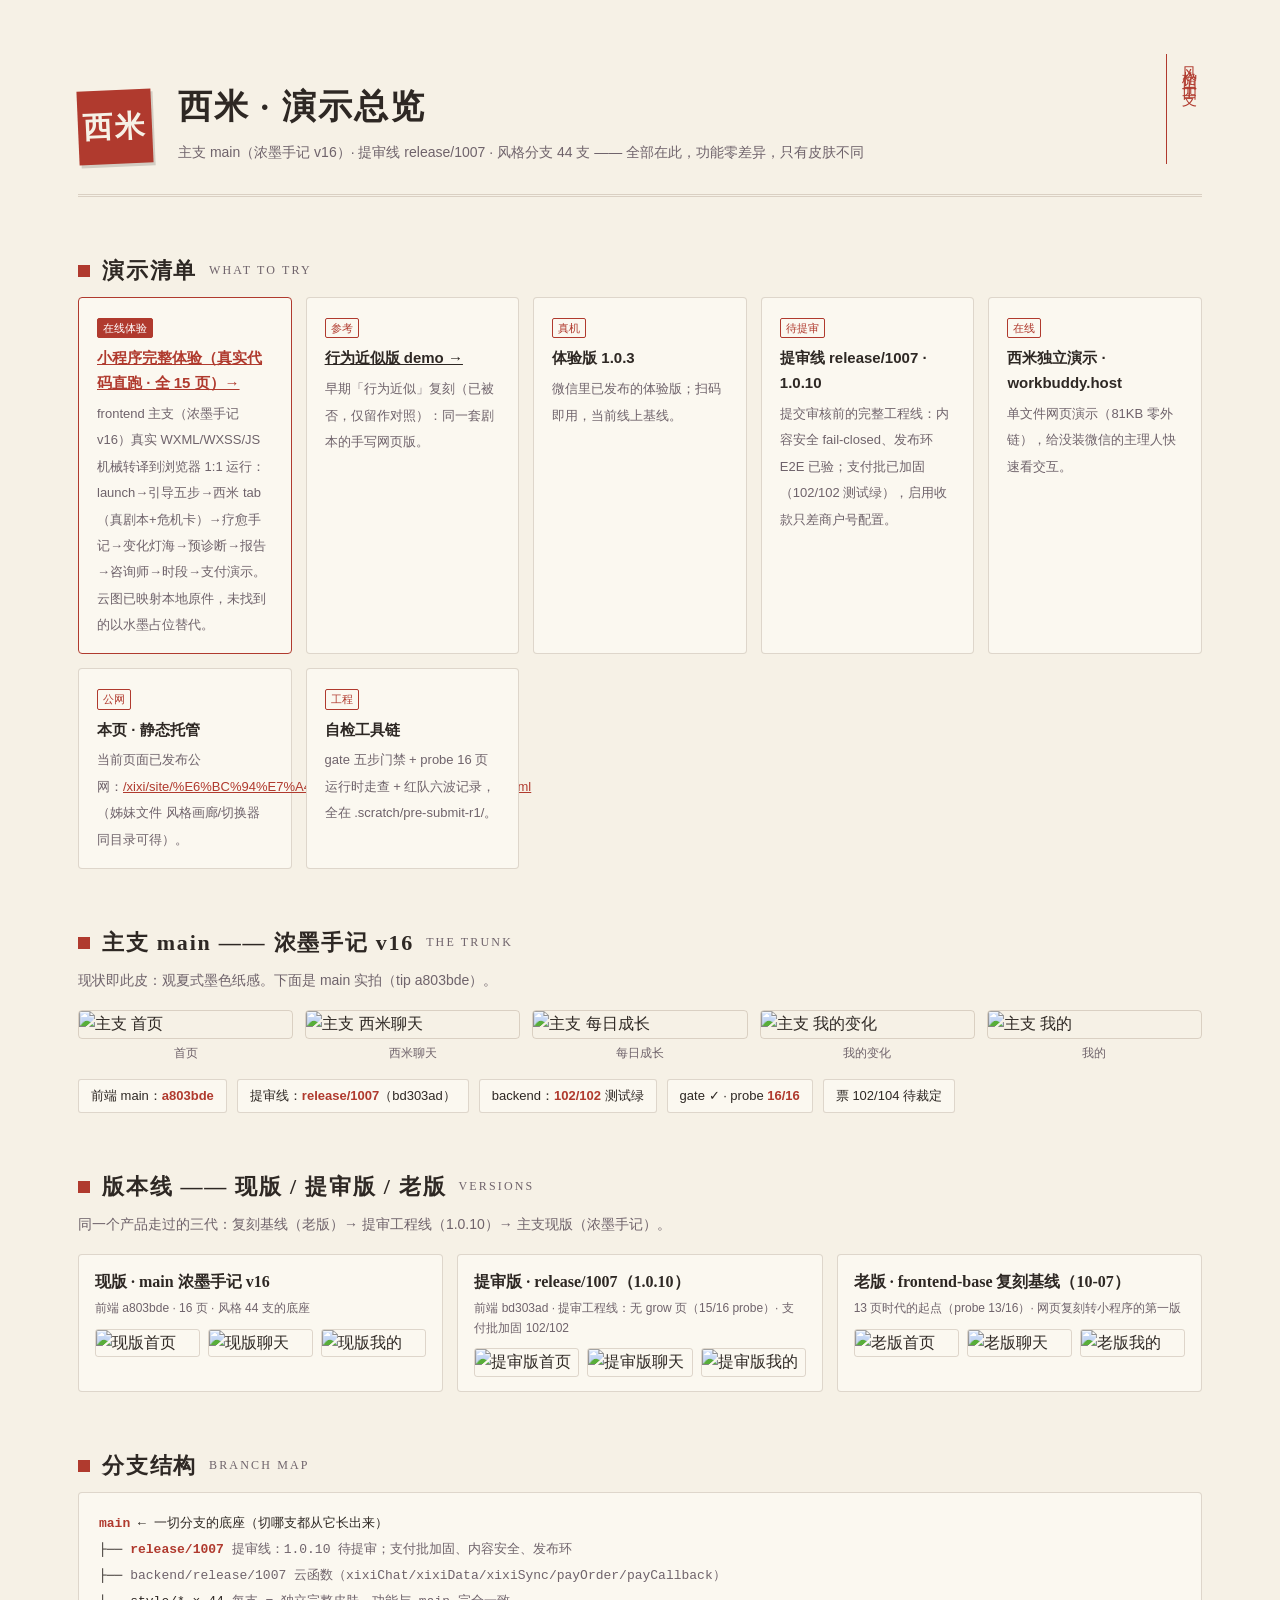
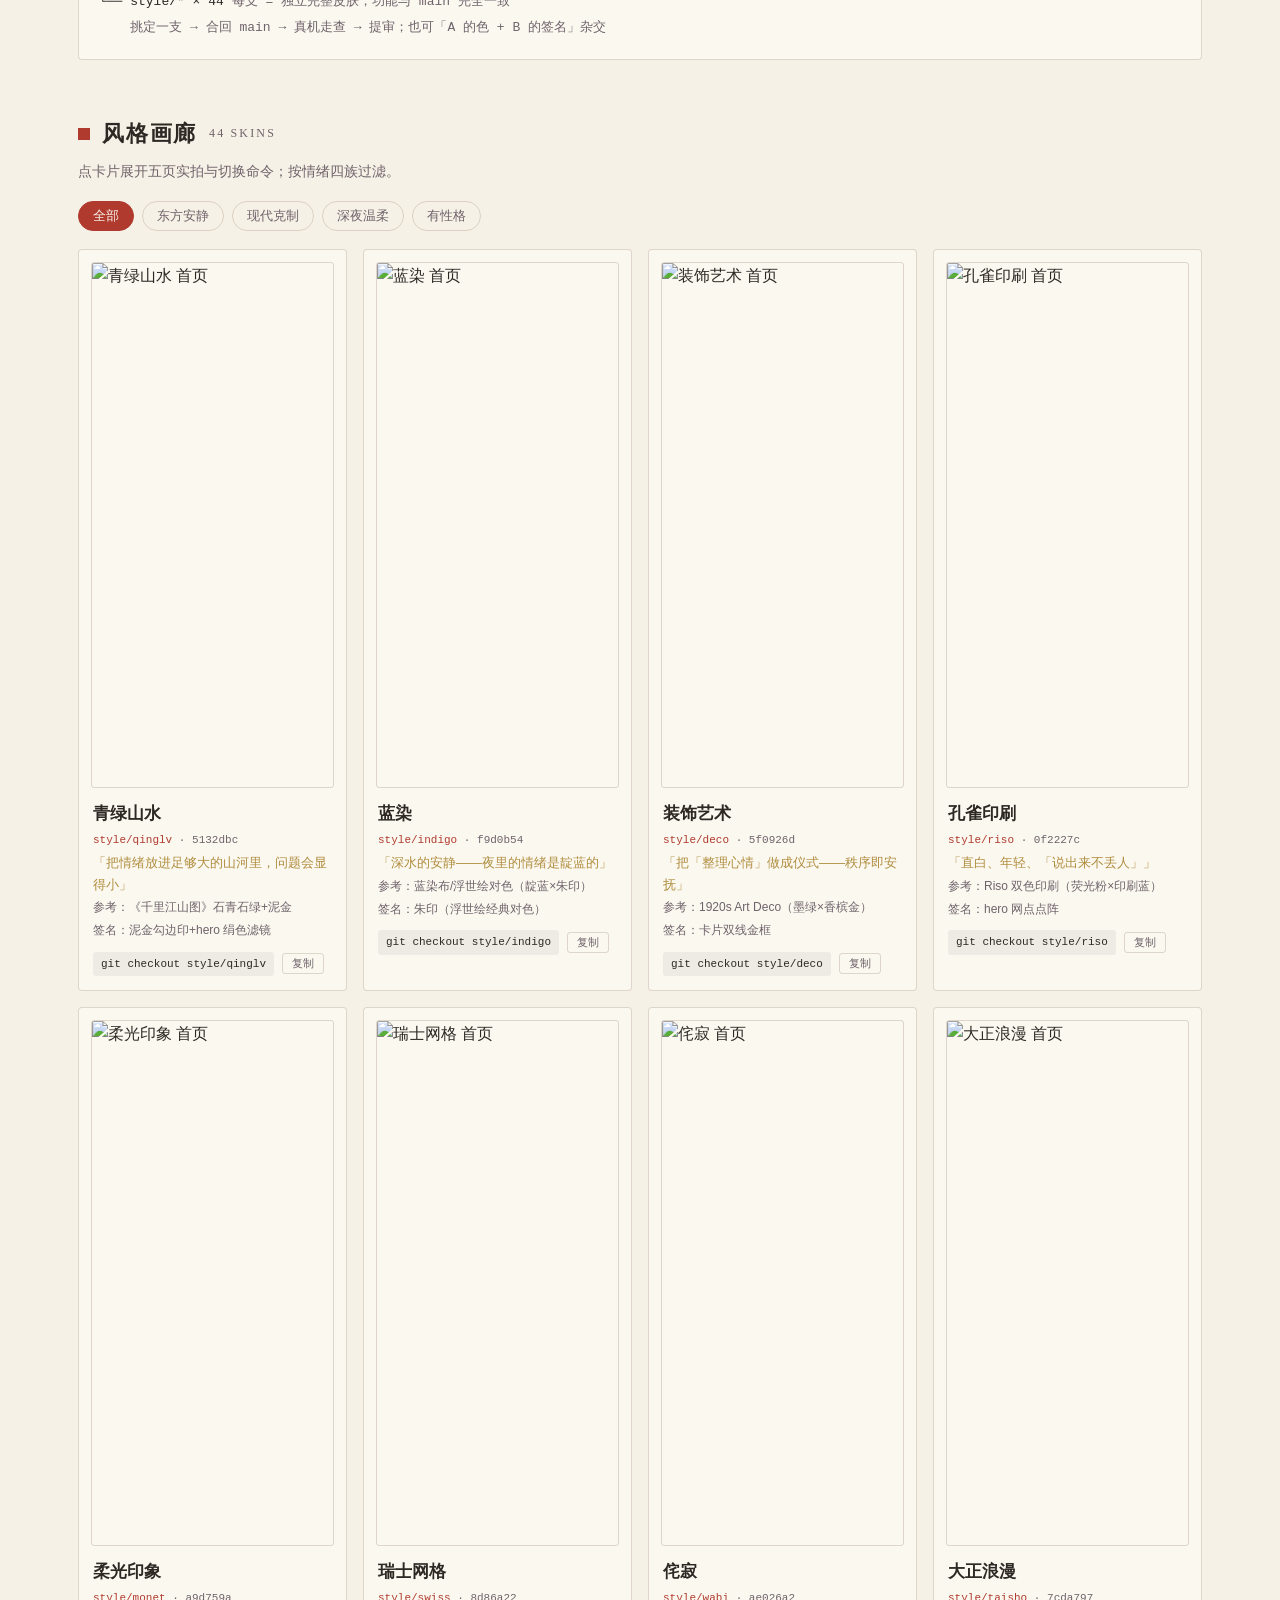
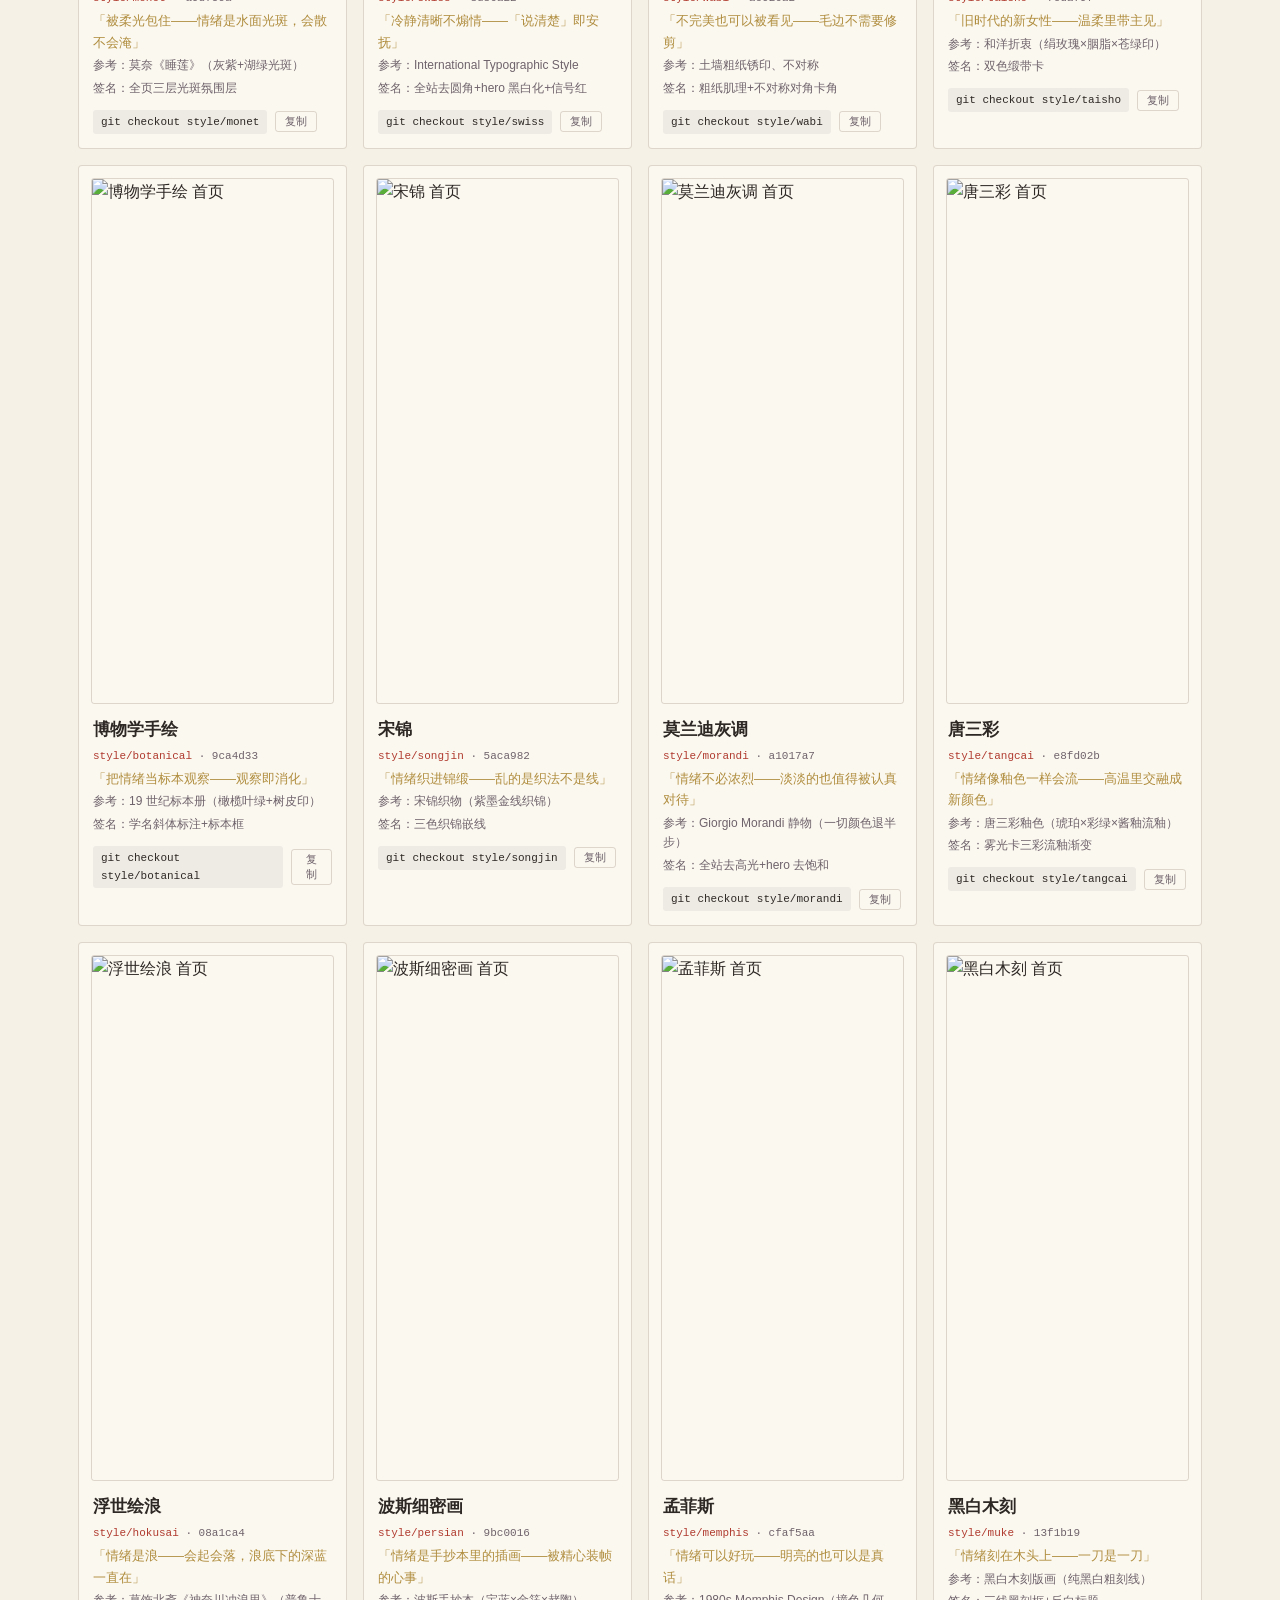
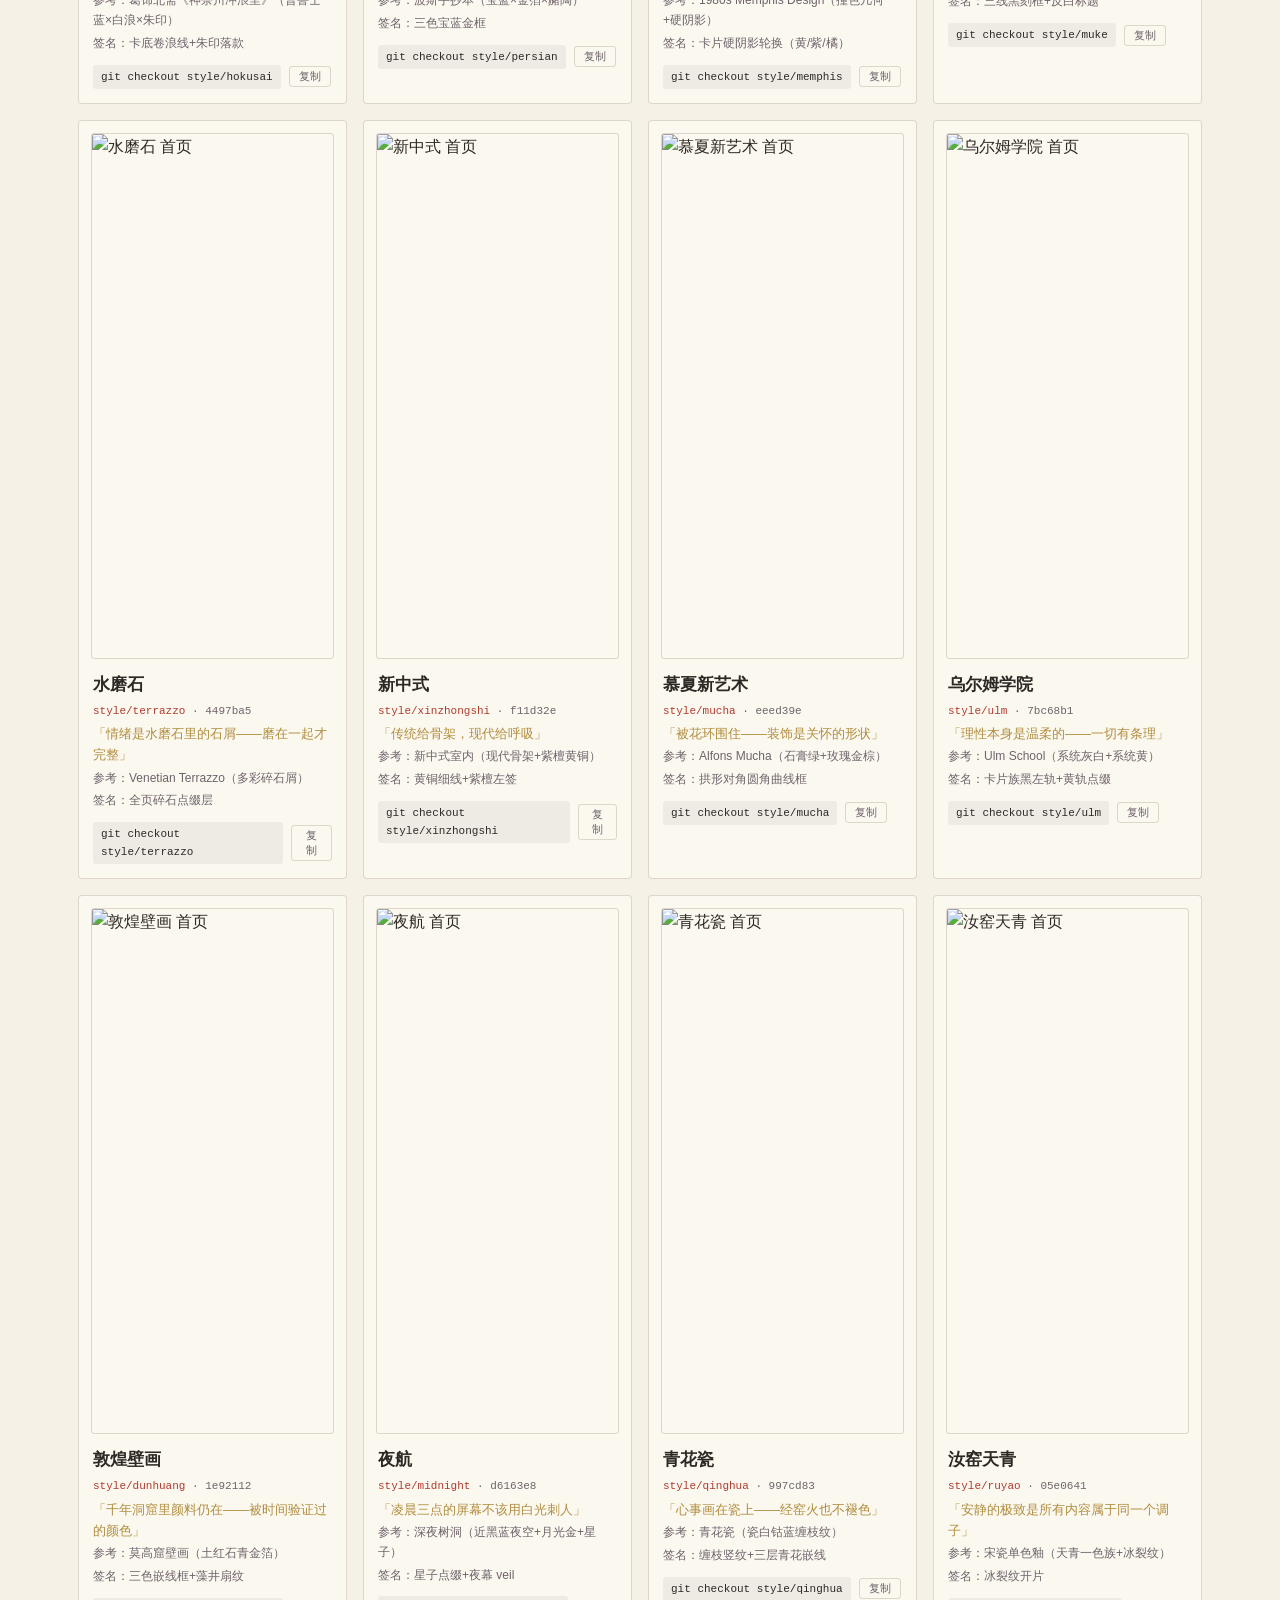
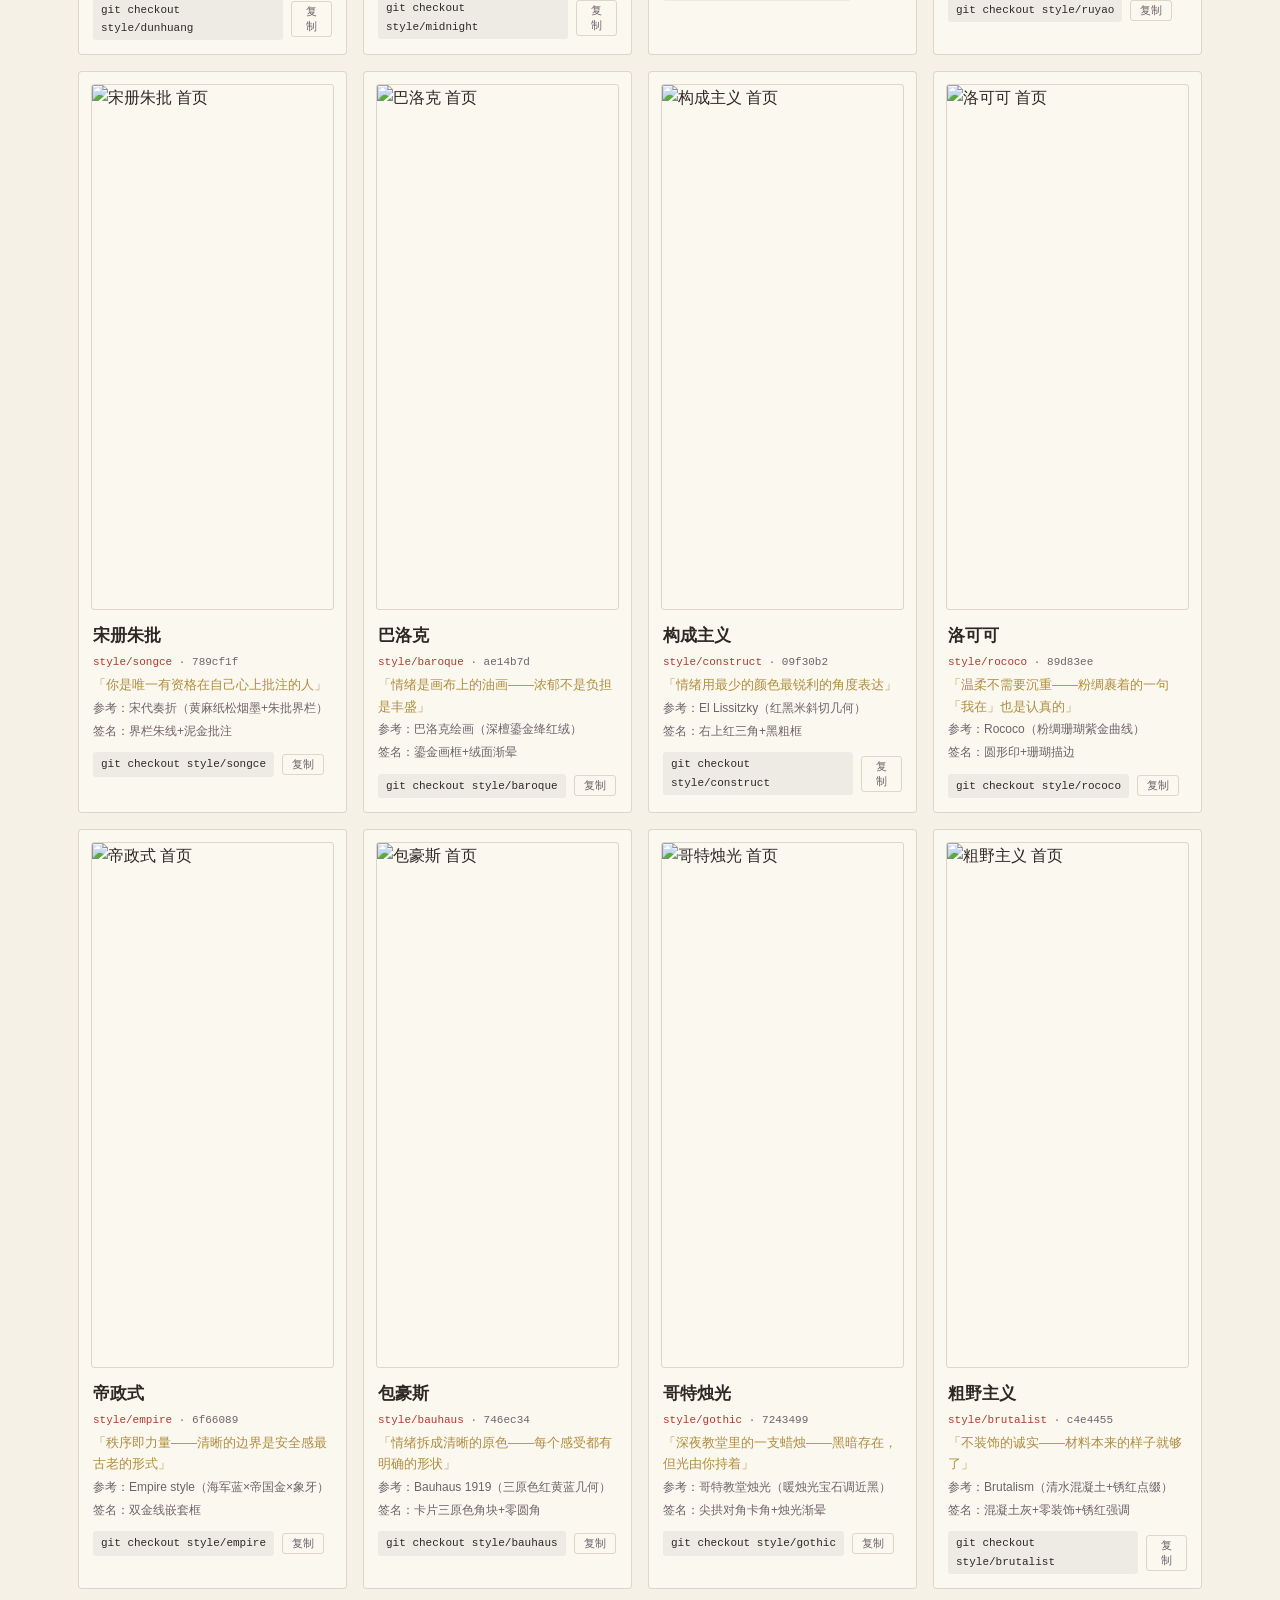
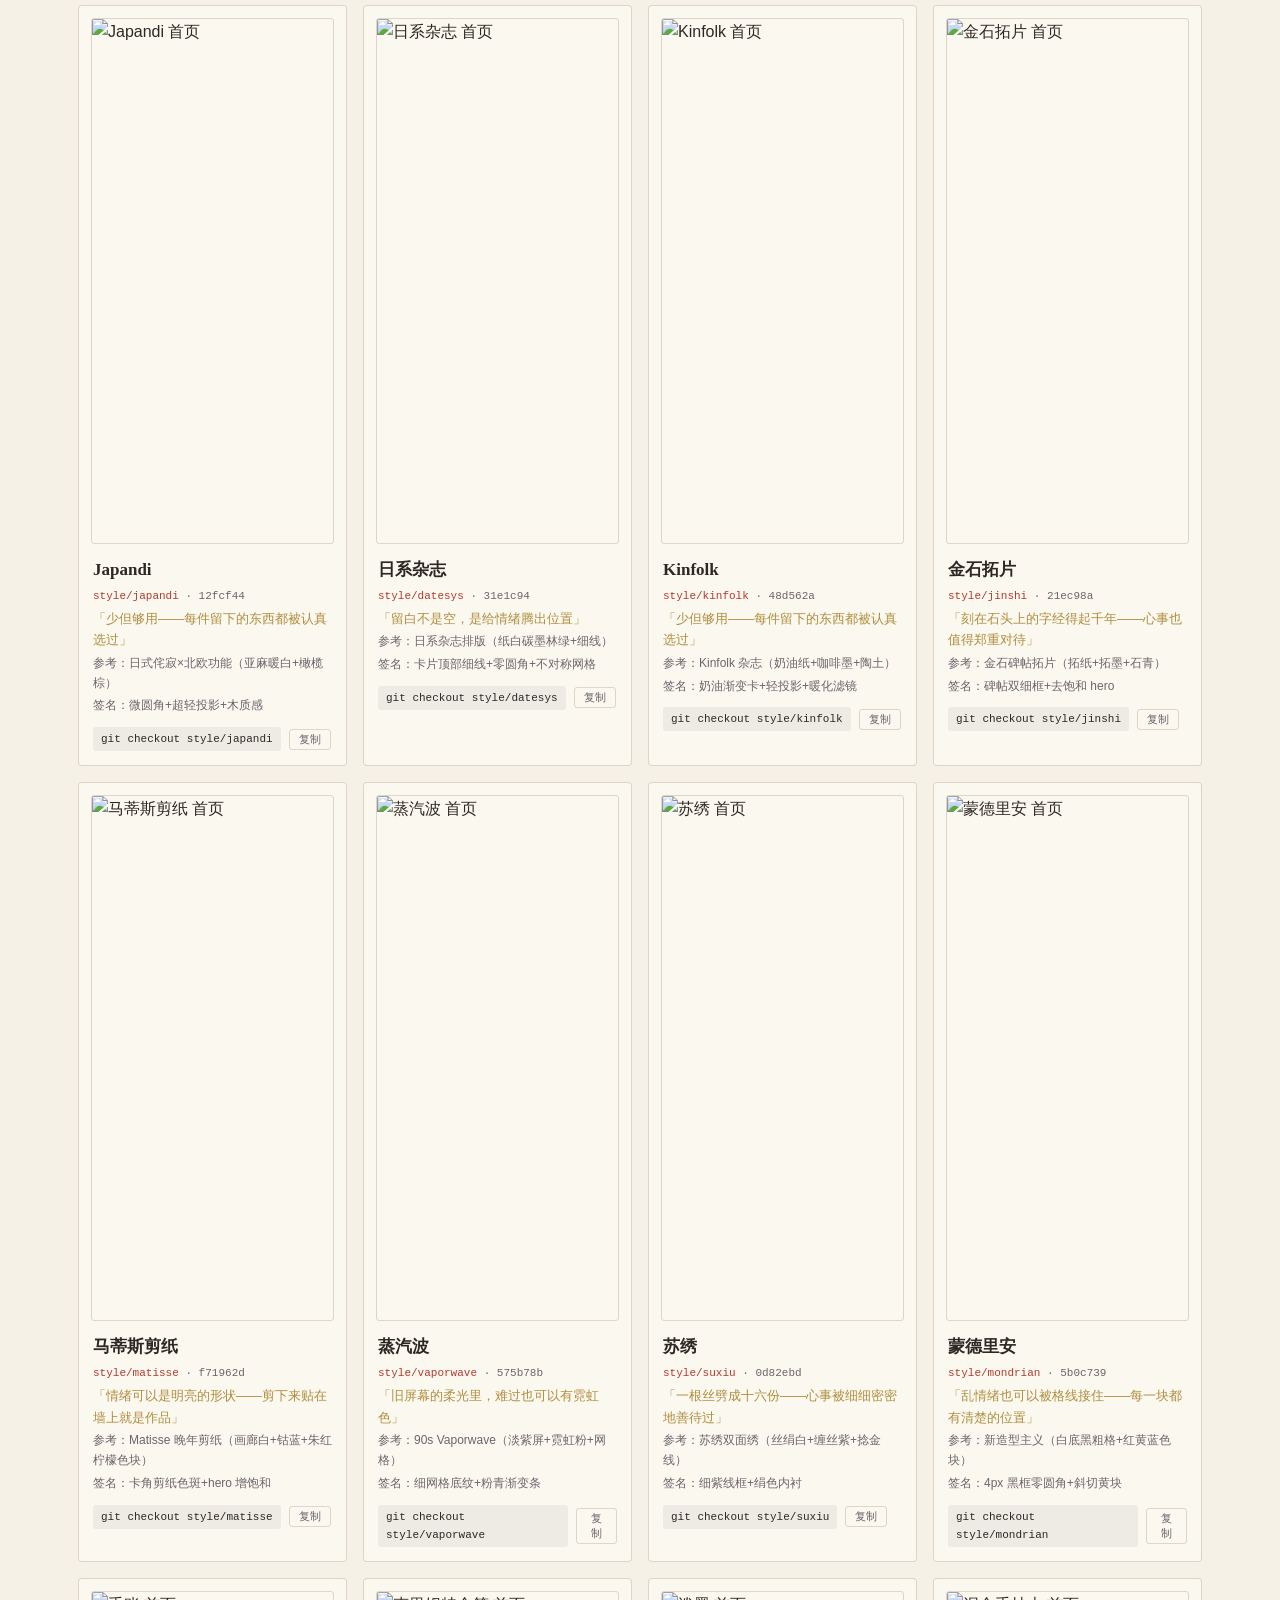
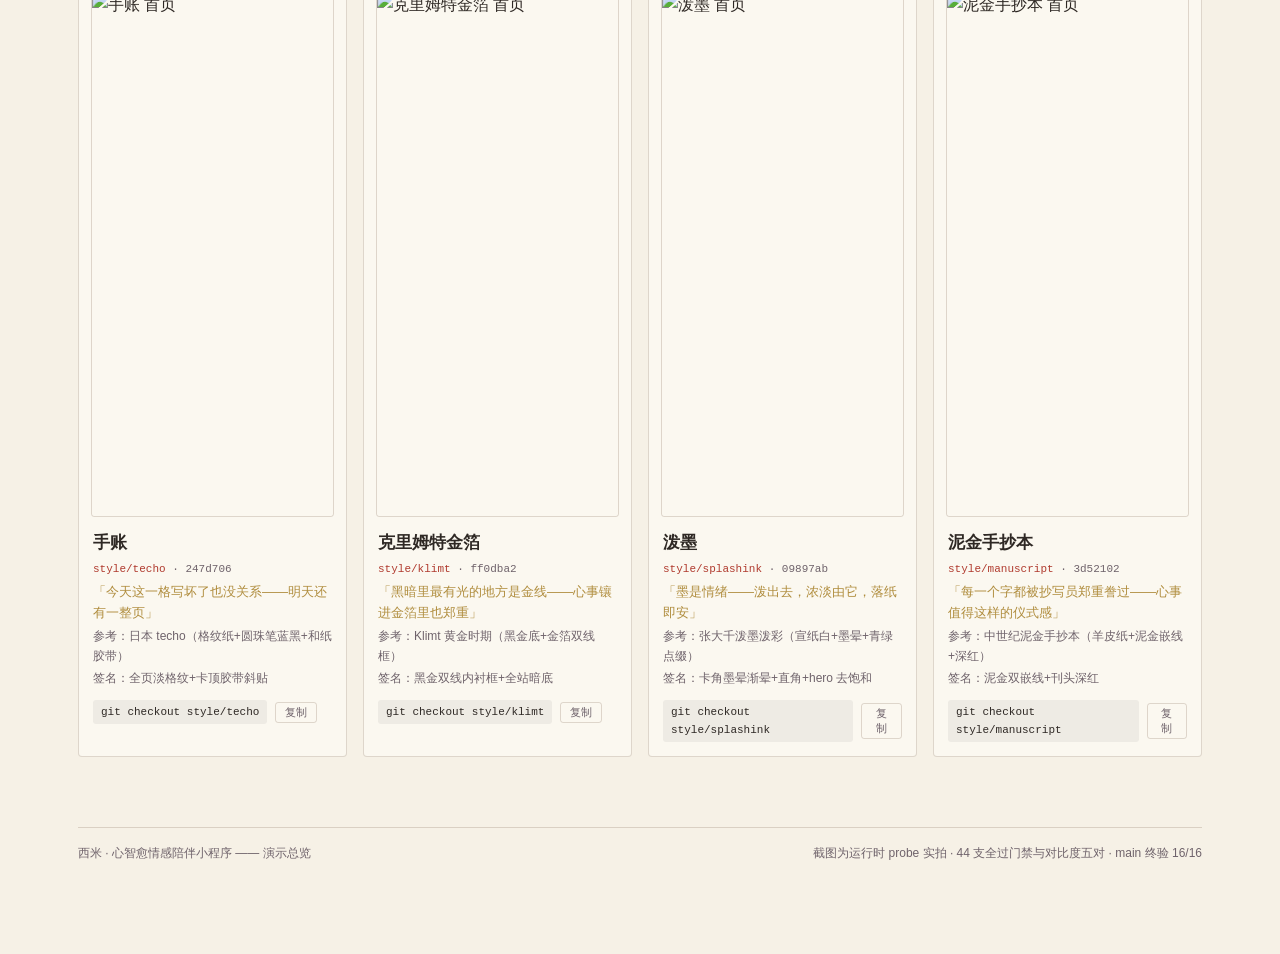
==== commit 4c0da768: "online: frontend trunk (v16) full 15-page real-code build; overview card 1 -> online" ====
--- a/overview.html
+++ b/overview.html
@@ -69,7 +69,7 @@
 
 <h2><span class="mark"></span>演示清单<span class="en">WHAT TO TRY</span></h2>
 <div class="demos">
-<div class="demo" style="border-color:var(--seal)"><span class="dt" style="background:var(--seal);color:#fff">在线体验</span><b><a style="color:var(--seal)" href="demo.html">全流程互动体验 →</a></b><span>点开就能玩：聊天地图/情绪手记/对话演练/危机卡/预诊断报告/约咨询师——和小程序同一套剧本，浏览器直接走完。</span></div><div class="demo" style="border-color:var(--seal)"><span class="dt" style="background:var(--seal);color:#fff">真代码直跑</span><b><a style="color:var(--seal)" href="online/index.html">小程序完整体验（网页直跑源码）→</a></b><span>把 release/1007 的真实 WXML/WXSS/JS 机械转译到浏览器运行：启动/引导/聊天/危机卡/预诊断/约咨询师，样式与逻辑 1:1。云上头像图以占位显示。</span></div><div class="demo"><span class="dt">真机</span><b>体验版 1.0.3</b><span>微信里已发布的体验版；扫码即用，当前线上基线。</span></div>
+<div class="demo" style="border-color:var(--seal)"><span class="dt" style="background:var(--seal);color:#fff">在线体验</span><b><a style="color:var(--seal)" href="online/index.html">小程序完整体验（真实代码直跑 · 全 15 页）→</a></b><span>frontend 主支（浓墨手记 v16）真实 WXML/WXSS/JS 机械转译到浏览器 1:1 运行：launch→引导五步→西米 tab（真剧本+危机卡）→疗愈手记→变化灯海→预诊断→报告→咨询师→时段→支付演示。云图已映射本地原件，未找到的以水墨占位替代。</span></div><div class="demo"><span class="dt">参考</span><b><a style="color:var(--rose-deep)" href="demo.html">行为近似版 demo →</a></b><span>早期「行为近似」复刻（已被否，仅留作对照）：同一套剧本的手写网页版。</span></div><div class="demo"><span class="dt">真机</span><b>体验版 1.0.3</b><span>微信里已发布的体验版；扫码即用，当前线上基线。</span></div>
 <div class="demo"><span class="dt">待提审</span><b>提审线 release/1007 · 1.0.10</b><span>提交审核前的完整工程线：内容安全 fail-closed、发布环 E2E 已验；支付批已加固（102/102 测试绿），启用收款只差商户号配置。</span></div>
 <div class="demo"><span class="dt">在线</span><b>西米独立演示 · workbuddy.host</b><span>单文件网页演示（81KB 零外链），给没装微信的主理人快速看交互。</span></div>
 <div class="demo"><span class="dt">公网</span><b>本页 · 静态托管</b><span>当前页面已发布公网：<a style="color:var(--seal)" href="/xixi/site/%E6%BC%94%E7%A4%BA%E6%80%BB%E8%A7%88.html">/xixi/site/%E6%BC%94%E7%A4%BA%E6%80%BB%E8%A7%88.html</a>（姊妹文件 风格画廊/切换器 同目录可得）。</span></div>
